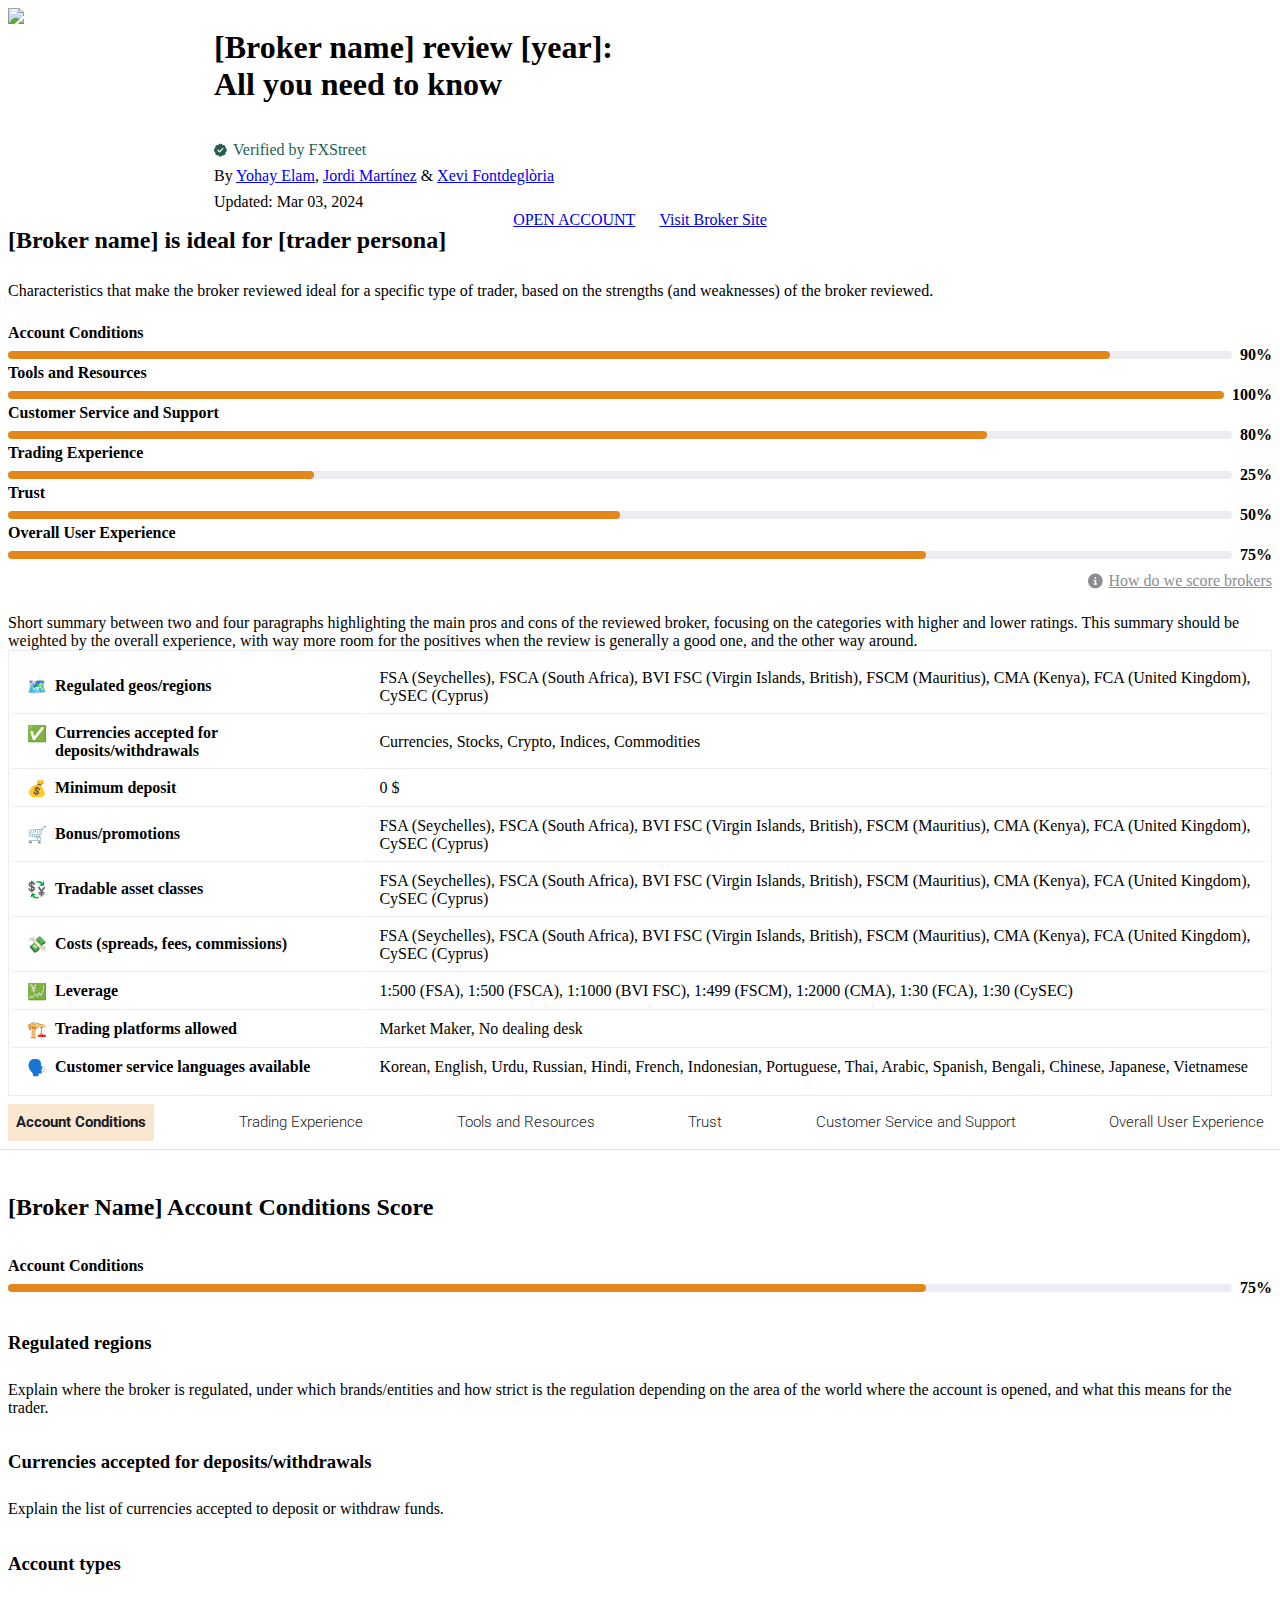
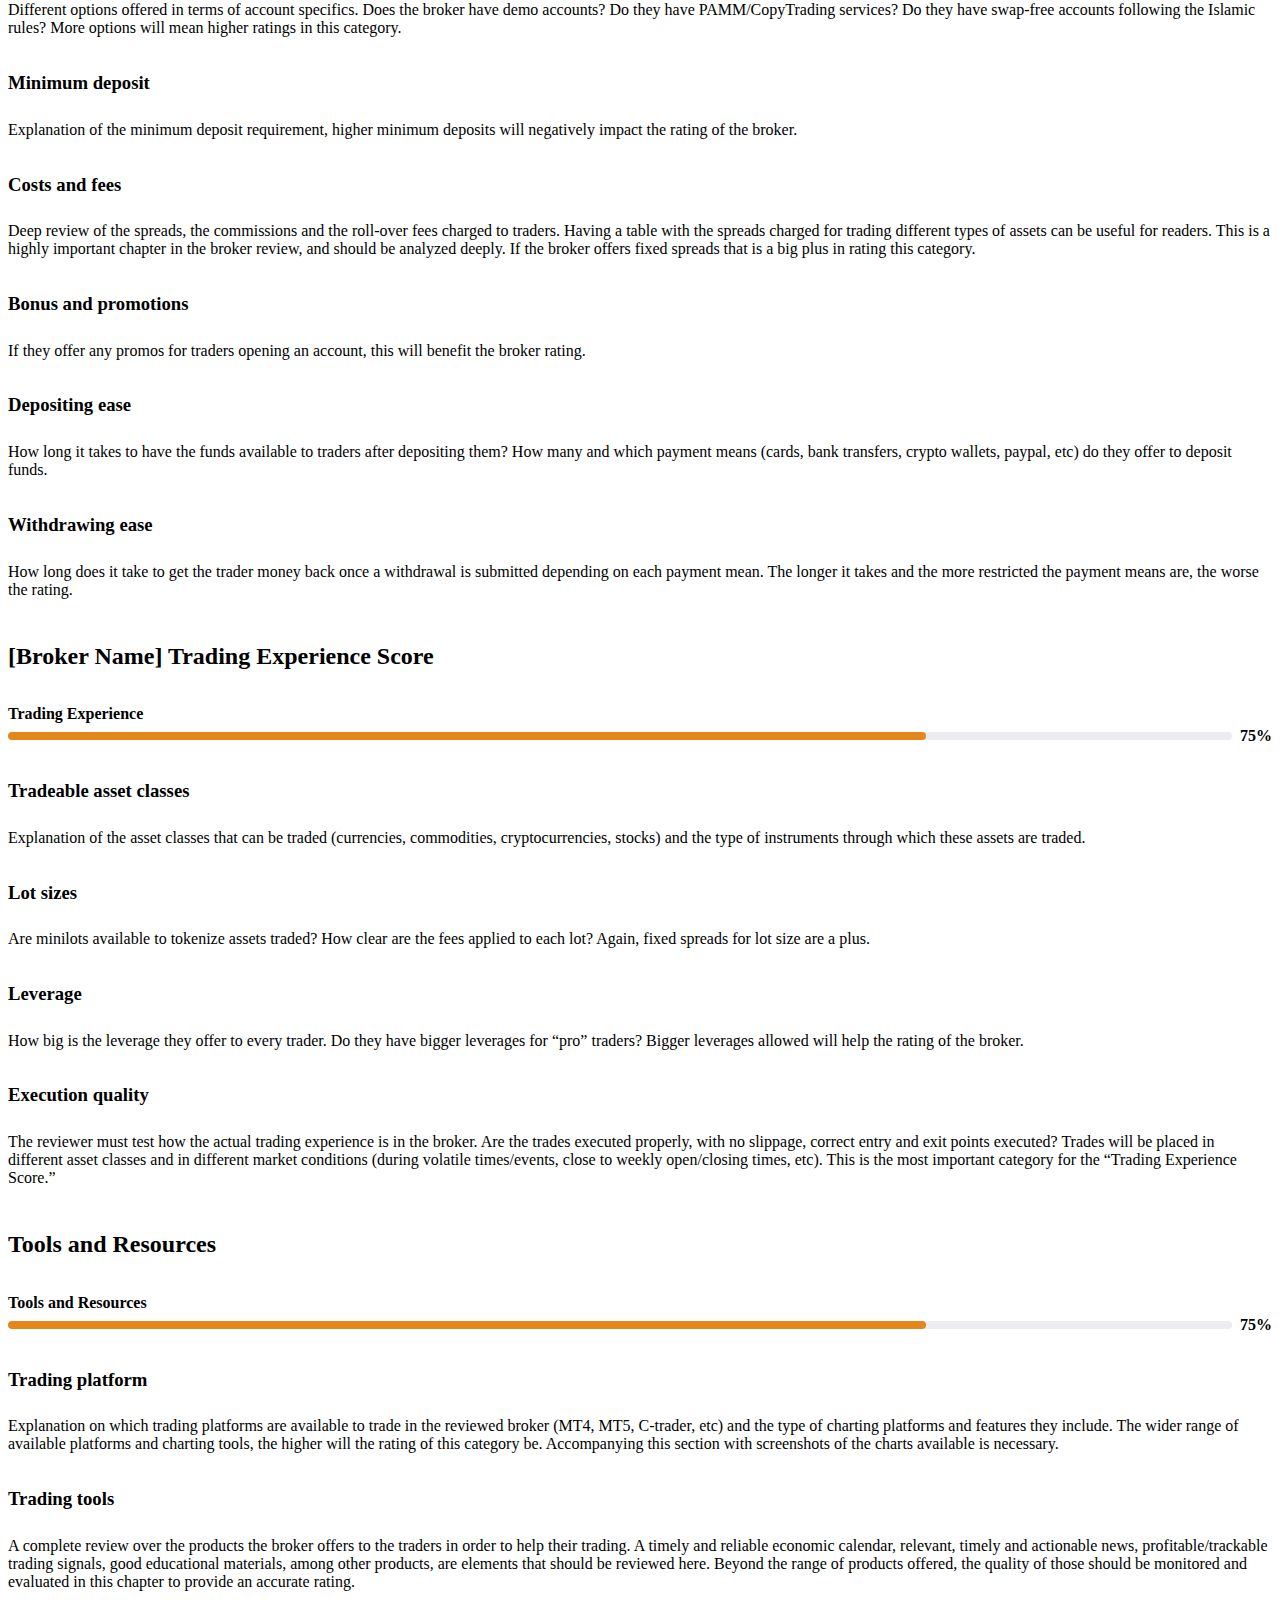
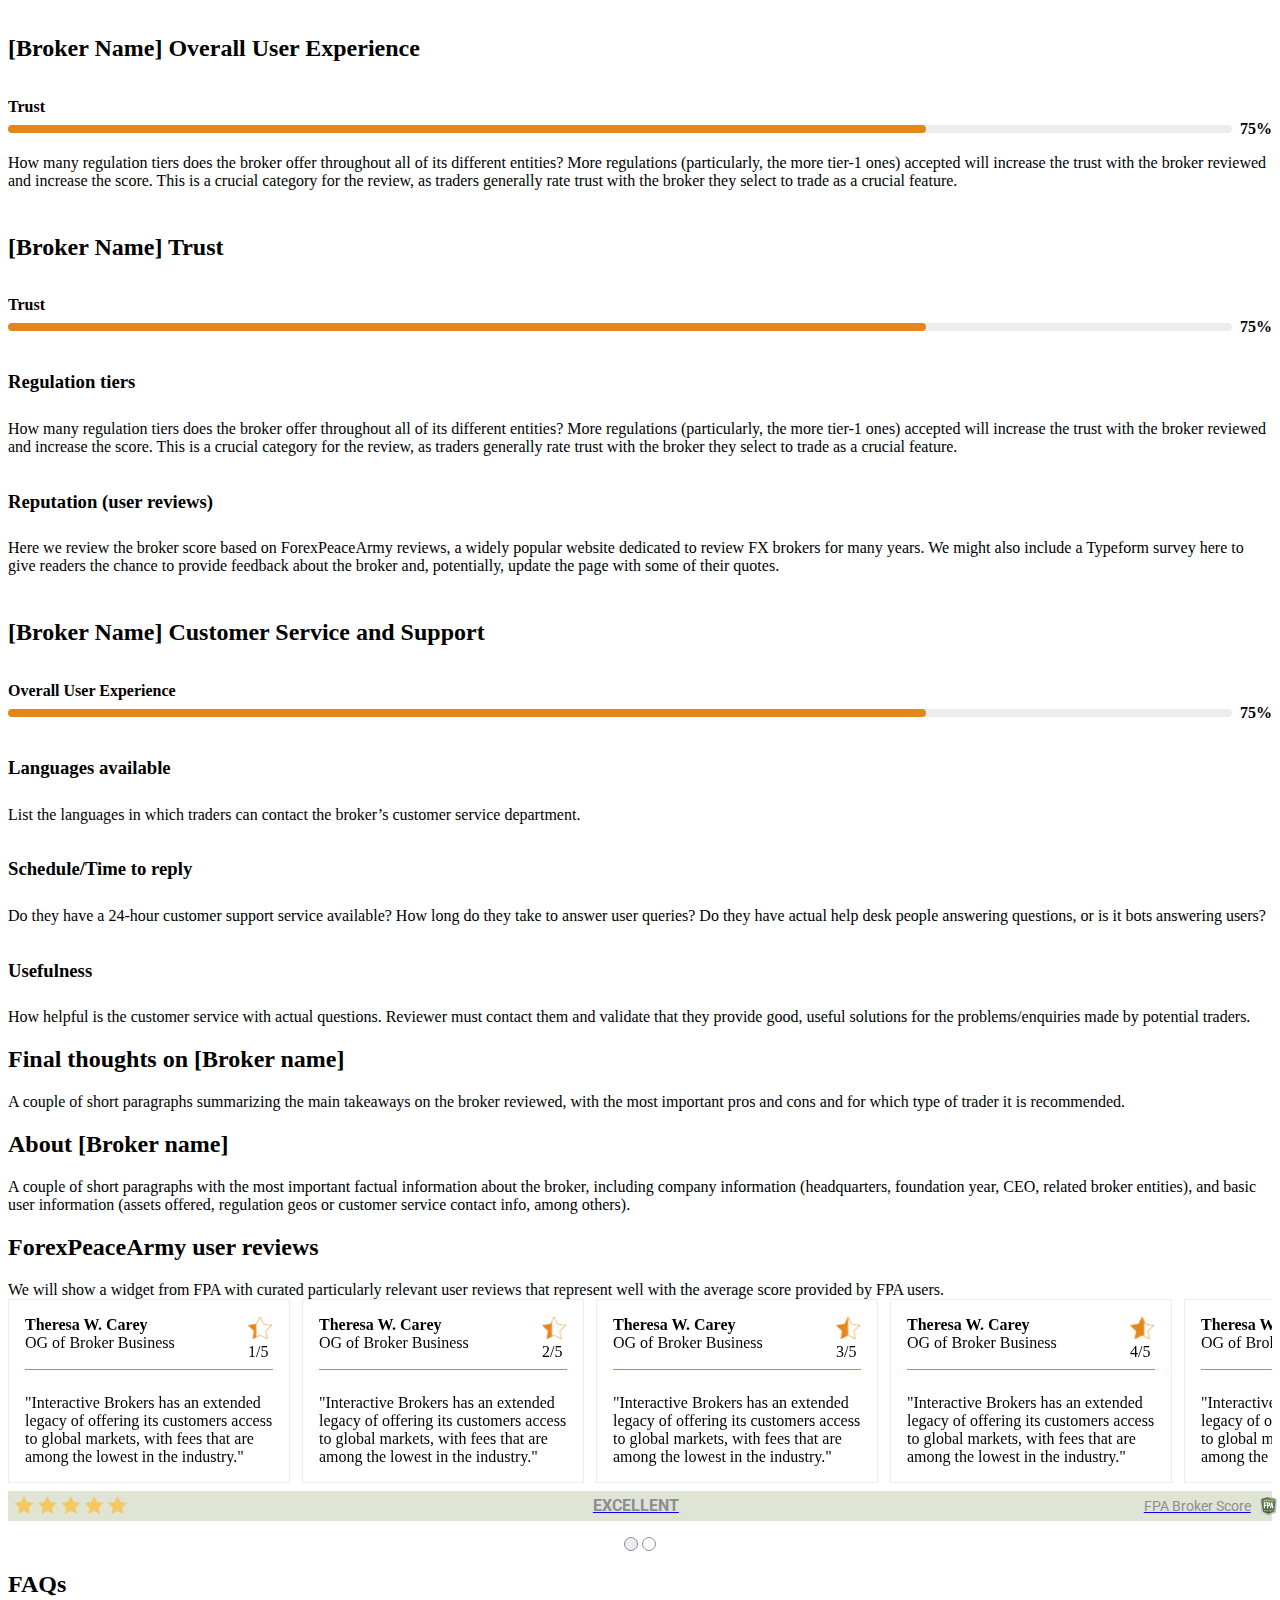
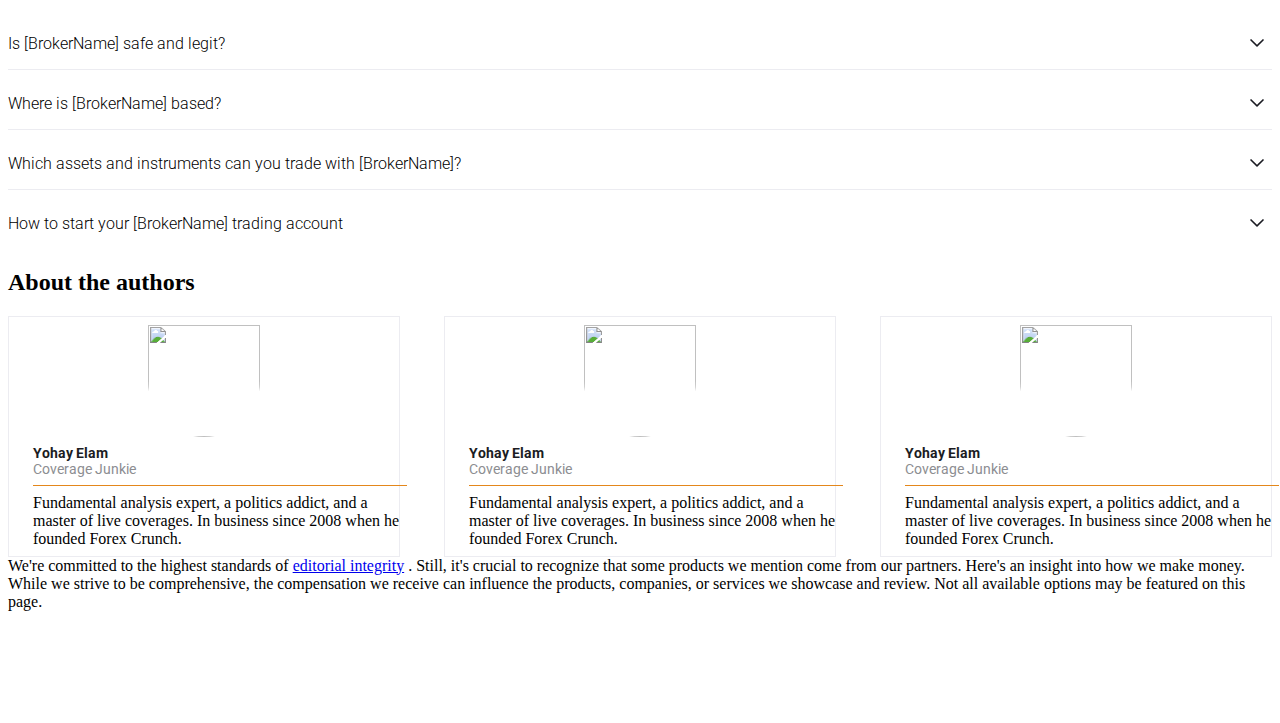
==== index.html @ 41c09033 "first commit" ====
<!DOCTYPE html>
<html lang="en">

<head>
	<meta charset="UTF-8">
	<meta name="viewport" content="width=device-width, initial-scale=1.0">
	<title>Document</title>
	<link rel="icon" type="image/x-icon" href="https://staticcontent.fxstreet.com/website/static-html/favicon.ico">


	<style type="text/css">
		:root,
		:host {
			--fa-font-solid: normal 900 1em/1 "Font Awesome 6 Solid";
			--fa-font-regular: normal 400 1em/1 "Font Awesome 6 Regular";
			--fa-font-light: normal 300 1em/1 "Font Awesome 6 Light";
			--fa-font-thin: normal 100 1em/1 "Font Awesome 6 Thin";
			--fa-font-duotone: normal 900 1em/1 "Font Awesome 6 Duotone";
			--fa-font-sharp-solid: normal 900 1em/1 "Font Awesome 6 Sharp";
			--fa-font-sharp-regular: normal 400 1em/1 "Font Awesome 6 Sharp";
			--fa-font-sharp-light: normal 300 1em/1 "Font Awesome 6 Sharp";
			--fa-font-brands: normal 400 1em/1 "Font Awesome 6 Brands";
		}
	
		svg:not(:root).svg-inline--fa,
		svg:not(:host).svg-inline--fa {
			overflow: visible;
			box-sizing: content-box;
		}
	
		.svg-inline--fa {
			display: var(--fa-display, inline-block);
			height: 1em;
			overflow: visible;
			vertical-align: -0.125em;
		}
	
		.svg-inline--fa.fa-2xs {
			vertical-align: 0.1em;
		}
	
		.svg-inline--fa.fa-xs {
			vertical-align: 0em;
		}
	
		.svg-inline--fa.fa-sm {
			vertical-align: -0.0714285705em;
		}
	
		.svg-inline--fa.fa-lg {
			vertical-align: -0.2em;
		}
	
		.svg-inline--fa.fa-xl {
			vertical-align: -0.25em;
		}
	
		.svg-inline--fa.fa-2xl {
			vertical-align: -0.3125em;
		}
	
		.svg-inline--fa.fa-pull-left {
			margin-right: var(--fa-pull-margin, 0.3em);
			width: auto;
		}
	
		.svg-inline--fa.fa-pull-right {
			margin-left: var(--fa-pull-margin, 0.3em);
			width: auto;
		}
	
		.svg-inline--fa.fa-li {
			width: var(--fa-li-width, 2em);
			top: 0.25em;
		}
	
		.svg-inline--fa.fa-fw {
			width: var(--fa-fw-width, 1.25em);
		}
	
		.fa-layers svg.svg-inline--fa {
			bottom: 0;
			left: 0;
			margin: auto;
			position: absolute;
			right: 0;
			top: 0;
		}
	
		.fa-layers-counter,
		.fa-layers-text {
			display: inline-block;
			position: absolute;
			text-align: center;
		}
	
		.fa-layers {
			display: inline-block;
			height: 1em;
			position: relative;
			text-align: center;
			vertical-align: -0.125em;
			width: 1em;
		}
	
		.fa-layers svg.svg-inline--fa {
			-webkit-transform-origin: center center;
			transform-origin: center center;
		}
	
		.fa-layers-text {
			left: 50%;
			top: 50%;
			-webkit-transform: translate(-50%, -50%);
			transform: translate(-50%, -50%);
			-webkit-transform-origin: center center;
			transform-origin: center center;
		}
	
		.fa-layers-counter {
			background-color: var(--fa-counter-background-color, #ff253a);
			border-radius: var(--fa-counter-border-radius, 1em);
			box-sizing: border-box;
			color: var(--fa-inverse, #fff);
			line-height: var(--fa-counter-line-height, 1);
			max-width: var(--fa-counter-max-width, 5em);
			min-width: var(--fa-counter-min-width, 1.5em);
			overflow: hidden;
			padding: var(--fa-counter-padding, 0.25em 0.5em);
			right: var(--fa-right, 0);
			text-overflow: ellipsis;
			top: var(--fa-top, 0);
			-webkit-transform: scale(var(--fa-counter-scale, 0.25));
			transform: scale(var(--fa-counter-scale, 0.25));
			-webkit-transform-origin: top right;
			transform-origin: top right;
		}
	
		.fa-layers-bottom-right {
			bottom: var(--fa-bottom, 0);
			right: var(--fa-right, 0);
			top: auto;
			-webkit-transform: scale(var(--fa-layers-scale, 0.25));
			transform: scale(var(--fa-layers-scale, 0.25));
			-webkit-transform-origin: bottom right;
			transform-origin: bottom right;
		}
	
		.fa-layers-bottom-left {
			bottom: var(--fa-bottom, 0);
			left: var(--fa-left, 0);
			right: auto;
			top: auto;
			-webkit-transform: scale(var(--fa-layers-scale, 0.25));
			transform: scale(var(--fa-layers-scale, 0.25));
			-webkit-transform-origin: bottom left;
			transform-origin: bottom left;
		}
	
		.fa-layers-top-right {
			top: var(--fa-top, 0);
			right: var(--fa-right, 0);
			-webkit-transform: scale(var(--fa-layers-scale, 0.25));
			transform: scale(var(--fa-layers-scale, 0.25));
			-webkit-transform-origin: top right;
			transform-origin: top right;
		}
	
		.fa-layers-top-left {
			left: var(--fa-left, 0);
			right: auto;
			top: var(--fa-top, 0);
			-webkit-transform: scale(var(--fa-layers-scale, 0.25));
			transform: scale(var(--fa-layers-scale, 0.25));
			-webkit-transform-origin: top left;
			transform-origin: top left;
		}
	
		.fa-1x {
			font-size: 1em;
		}
	
		.fa-2x {
			font-size: 2em;
		}
	
		.fa-3x {
			font-size: 3em;
		}
	
		.fa-4x {
			font-size: 4em;
		}
	
		.fa-5x {
			font-size: 5em;
		}
	
		.fa-6x {
			font-size: 6em;
		}
	
		.fa-7x {
			font-size: 7em;
		}
	
		.fa-8x {
			font-size: 8em;
		}
	
		.fa-9x {
			font-size: 9em;
		}
	
		.fa-10x {
			font-size: 10em;
		}
	
		.fa-2xs {
			font-size: 0.625em;
			line-height: 0.1em;
			vertical-align: 0.225em;
		}
	
		.fa-xs {
			font-size: 0.75em;
			line-height: 0.0833333337em;
			vertical-align: 0.125em;
		}
	
		.fa-sm {
			font-size: 0.875em;
			line-height: 0.0714285718em;
			vertical-align: 0.0535714295em;
		}
	
		.fa-lg {
			font-size: 1.25em;
			line-height: 0.05em;
			vertical-align: -0.075em;
		}
	
		.fa-xl {
			font-size: 1.5em;
			line-height: 0.0416666682em;
			vertical-align: -0.125em;
		}
	
		.fa-2xl {
			font-size: 2em;
			line-height: 0.03125em;
			vertical-align: -0.1875em;
		}
	
		.fa-fw {
			text-align: center;
			width: 1.25em;
		}
	
		.fa-ul {
			list-style-type: none;
			margin-left: var(--fa-li-margin, 2.5em);
			padding-left: 0;
		}
	
		.fa-ul>li {
			position: relative;
		}
	
		.fa-li {
			left: calc(var(--fa-li-width, 2em) * -1);
			position: absolute;
			text-align: center;
			width: var(--fa-li-width, 2em);
			line-height: inherit;
		}
	
		.fa-border {
			border-color: var(--fa-border-color, #eee);
			border-radius: var(--fa-border-radius, 0.1em);
			border-style: var(--fa-border-style, solid);
			border-width: var(--fa-border-width, 0.08em);
			padding: var(--fa-border-padding, 0.2em 0.25em 0.15em);
		}
	
		.fa-pull-left {
			float: left;
			margin-right: var(--fa-pull-margin, 0.3em);
		}
	
		.fa-pull-right {
			float: right;
			margin-left: var(--fa-pull-margin, 0.3em);
		}
	
		.fa-beat {
			-webkit-animation-name: fa-beat;
			animation-name: fa-beat;
			-webkit-animation-delay: var(--fa-animation-delay, 0s);
			animation-delay: var(--fa-animation-delay, 0s);
			-webkit-animation-direction: var(--fa-animation-direction, normal);
			animation-direction: var(--fa-animation-direction, normal);
			-webkit-animation-duration: var(--fa-animation-duration, 1s);
			animation-duration: var(--fa-animation-duration, 1s);
			-webkit-animation-iteration-count: var(--fa-animation-iteration-count, infinite);
			animation-iteration-count: var(--fa-animation-iteration-count, infinite);
			-webkit-animation-timing-function: var(--fa-animation-timing, ease-in-out);
			animation-timing-function: var(--fa-animation-timing, ease-in-out);
		}
	
		.fa-bounce {
			-webkit-animation-name: fa-bounce;
			animation-name: fa-bounce;
			-webkit-animation-delay: var(--fa-animation-delay, 0s);
			animation-delay: var(--fa-animation-delay, 0s);
			-webkit-animation-direction: var(--fa-animation-direction, normal);
			animation-direction: var(--fa-animation-direction, normal);
			-webkit-animation-duration: var(--fa-animation-duration, 1s);
			animation-duration: var(--fa-animation-duration, 1s);
			-webkit-animation-iteration-count: var(--fa-animation-iteration-count, infinite);
			animation-iteration-count: var(--fa-animation-iteration-count, infinite);
			-webkit-animation-timing-function: var(--fa-animation-timing, cubic-bezier(0.28, 0.84, 0.42, 1));
			animation-timing-function: var(--fa-animation-timing, cubic-bezier(0.28, 0.84, 0.42, 1));
		}
	
		.fa-fade {
			-webkit-animation-name: fa-fade;
			animation-name: fa-fade;
			-webkit-animation-delay: var(--fa-animation-delay, 0s);
			animation-delay: var(--fa-animation-delay, 0s);
			-webkit-animation-direction: var(--fa-animation-direction, normal);
			animation-direction: var(--fa-animation-direction, normal);
			-webkit-animation-duration: var(--fa-animation-duration, 1s);
			animation-duration: var(--fa-animation-duration, 1s);
			-webkit-animation-iteration-count: var(--fa-animation-iteration-count, infinite);
			animation-iteration-count: var(--fa-animation-iteration-count, infinite);
			-webkit-animation-timing-function: var(--fa-animation-timing, cubic-bezier(0.4, 0, 0.6, 1));
			animation-timing-function: var(--fa-animation-timing, cubic-bezier(0.4, 0, 0.6, 1));
		}
	
		.fa-beat-fade {
			-webkit-animation-name: fa-beat-fade;
			animation-name: fa-beat-fade;
			-webkit-animation-delay: var(--fa-animation-delay, 0s);
			animation-delay: var(--fa-animation-delay, 0s);
			-webkit-animation-direction: var(--fa-animation-direction, normal);
			animation-direction: var(--fa-animation-direction, normal);
			-webkit-animation-duration: var(--fa-animation-duration, 1s);
			animation-duration: var(--fa-animation-duration, 1s);
			-webkit-animation-iteration-count: var(--fa-animation-iteration-count, infinite);
			animation-iteration-count: var(--fa-animation-iteration-count, infinite);
			-webkit-animation-timing-function: var(--fa-animation-timing, cubic-bezier(0.4, 0, 0.6, 1));
			animation-timing-function: var(--fa-animation-timing, cubic-bezier(0.4, 0, 0.6, 1));
		}
	
		.fa-flip {
			-webkit-animation-name: fa-flip;
			animation-name: fa-flip;
			-webkit-animation-delay: var(--fa-animation-delay, 0s);
			animation-delay: var(--fa-animation-delay, 0s);
			-webkit-animation-direction: var(--fa-animation-direction, normal);
			animation-direction: var(--fa-animation-direction, normal);
			-webkit-animation-duration: var(--fa-animation-duration, 1s);
			animation-duration: var(--fa-animation-duration, 1s);
			-webkit-animation-iteration-count: var(--fa-animation-iteration-count, infinite);
			animation-iteration-count: var(--fa-animation-iteration-count, infinite);
			-webkit-animation-timing-function: var(--fa-animation-timing, ease-in-out);
			animation-timing-function: var(--fa-animation-timing, ease-in-out);
		}
	
		.fa-shake {
			-webkit-animation-name: fa-shake;
			animation-name: fa-shake;
			-webkit-animation-delay: var(--fa-animation-delay, 0s);
			animation-delay: var(--fa-animation-delay, 0s);
			-webkit-animation-direction: var(--fa-animation-direction, normal);
			animation-direction: var(--fa-animation-direction, normal);
			-webkit-animation-duration: var(--fa-animation-duration, 1s);
			animation-duration: var(--fa-animation-duration, 1s);
			-webkit-animation-iteration-count: var(--fa-animation-iteration-count, infinite);
			animation-iteration-count: var(--fa-animation-iteration-count, infinite);
			-webkit-animation-timing-function: var(--fa-animation-timing, linear);
			animation-timing-function: var(--fa-animation-timing, linear);
		}
	
		.fa-spin {
			-webkit-animation-name: fa-spin;
			animation-name: fa-spin;
			-webkit-animation-delay: var(--fa-animation-delay, 0s);
			animation-delay: var(--fa-animation-delay, 0s);
			-webkit-animation-direction: var(--fa-animation-direction, normal);
			animation-direction: var(--fa-animation-direction, normal);
			-webkit-animation-duration: var(--fa-animation-duration, 2s);
			animation-duration: var(--fa-animation-duration, 2s);
			-webkit-animation-iteration-count: var(--fa-animation-iteration-count, infinite);
			animation-iteration-count: var(--fa-animation-iteration-count, infinite);
			-webkit-animation-timing-function: var(--fa-animation-timing, linear);
			animation-timing-function: var(--fa-animation-timing, linear);
		}
	
		.fa-spin-reverse {
			--fa-animation-direction: reverse;
		}
	
		.fa-pulse,
		.fa-spin-pulse {
			-webkit-animation-name: fa-spin;
			animation-name: fa-spin;
			-webkit-animation-direction: var(--fa-animation-direction, normal);
			animation-direction: var(--fa-animation-direction, normal);
			-webkit-animation-duration: var(--fa-animation-duration, 1s);
			animation-duration: var(--fa-animation-duration, 1s);
			-webkit-animation-iteration-count: var(--fa-animation-iteration-count, infinite);
			animation-iteration-count: var(--fa-animation-iteration-count, infinite);
			-webkit-animation-timing-function: var(--fa-animation-timing, steps(8));
			animation-timing-function: var(--fa-animation-timing, steps(8));
		}
	
		@media (prefers-reduced-motion: reduce) {
	
			.fa-beat,
			.fa-bounce,
			.fa-fade,
			.fa-beat-fade,
			.fa-flip,
			.fa-pulse,
			.fa-shake,
			.fa-spin,
			.fa-spin-pulse {
				-webkit-animation-delay: -1ms;
				animation-delay: -1ms;
				-webkit-animation-duration: 1ms;
				animation-duration: 1ms;
				-webkit-animation-iteration-count: 1;
				animation-iteration-count: 1;
				-webkit-transition-delay: 0s;
				transition-delay: 0s;
				-webkit-transition-duration: 0s;
				transition-duration: 0s;
			}
		}
	
		@-webkit-keyframes fa-beat {
	
			0%,
			90% {
				-webkit-transform: scale(1);
				transform: scale(1);
			}
	
			45% {
				-webkit-transform: scale(var(--fa-beat-scale, 1.25));
				transform: scale(var(--fa-beat-scale, 1.25));
			}
		}
	
		@keyframes fa-beat {
	
			0%,
			90% {
				-webkit-transform: scale(1);
				transform: scale(1);
			}
	
			45% {
				-webkit-transform: scale(var(--fa-beat-scale, 1.25));
				transform: scale(var(--fa-beat-scale, 1.25));
			}
		}
	
		@-webkit-keyframes fa-bounce {
			0% {
				-webkit-transform: scale(1, 1) translateY(0);
				transform: scale(1, 1) translateY(0);
			}
	
			10% {
				-webkit-transform: scale(var(--fa-bounce-start-scale-x, 1.1), var(--fa-bounce-start-scale-y, 0.9)) translateY(0);
				transform: scale(var(--fa-bounce-start-scale-x, 1.1), var(--fa-bounce-start-scale-y, 0.9)) translateY(0);
			}
	
			30% {
				-webkit-transform: scale(var(--fa-bounce-jump-scale-x, 0.9), var(--fa-bounce-jump-scale-y, 1.1)) translateY(var(--fa-bounce-height, -0.5em));
				transform: scale(var(--fa-bounce-jump-scale-x, 0.9), var(--fa-bounce-jump-scale-y, 1.1)) translateY(var(--fa-bounce-height, -0.5em));
			}
	
			50% {
				-webkit-transform: scale(var(--fa-bounce-land-scale-x, 1.05), var(--fa-bounce-land-scale-y, 0.95)) translateY(0);
				transform: scale(var(--fa-bounce-land-scale-x, 1.05), var(--fa-bounce-land-scale-y, 0.95)) translateY(0);
			}
	
			57% {
				-webkit-transform: scale(1, 1) translateY(var(--fa-bounce-rebound, -0.125em));
				transform: scale(1, 1) translateY(var(--fa-bounce-rebound, -0.125em));
			}
	
			64% {
				-webkit-transform: scale(1, 1) translateY(0);
				transform: scale(1, 1) translateY(0);
			}
	
			100% {
				-webkit-transform: scale(1, 1) translateY(0);
				transform: scale(1, 1) translateY(0);
			}
		}
	
		@keyframes fa-bounce {
			0% {
				-webkit-transform: scale(1, 1) translateY(0);
				transform: scale(1, 1) translateY(0);
			}
	
			10% {
				-webkit-transform: scale(var(--fa-bounce-start-scale-x, 1.1), var(--fa-bounce-start-scale-y, 0.9)) translateY(0);
				transform: scale(var(--fa-bounce-start-scale-x, 1.1), var(--fa-bounce-start-scale-y, 0.9)) translateY(0);
			}
	
			30% {
				-webkit-transform: scale(var(--fa-bounce-jump-scale-x, 0.9), var(--fa-bounce-jump-scale-y, 1.1)) translateY(var(--fa-bounce-height, -0.5em));
				transform: scale(var(--fa-bounce-jump-scale-x, 0.9), var(--fa-bounce-jump-scale-y, 1.1)) translateY(var(--fa-bounce-height, -0.5em));
			}
	
			50% {
				-webkit-transform: scale(var(--fa-bounce-land-scale-x, 1.05), var(--fa-bounce-land-scale-y, 0.95)) translateY(0);
				transform: scale(var(--fa-bounce-land-scale-x, 1.05), var(--fa-bounce-land-scale-y, 0.95)) translateY(0);
			}
	
			57% {
				-webkit-transform: scale(1, 1) translateY(var(--fa-bounce-rebound, -0.125em));
				transform: scale(1, 1) translateY(var(--fa-bounce-rebound, -0.125em));
			}
	
			64% {
				-webkit-transform: scale(1, 1) translateY(0);
				transform: scale(1, 1) translateY(0);
			}
	
			100% {
				-webkit-transform: scale(1, 1) translateY(0);
				transform: scale(1, 1) translateY(0);
			}
		}
	
		@-webkit-keyframes fa-fade {
			50% {
				opacity: var(--fa-fade-opacity, 0.4);
			}
		}
	
		@keyframes fa-fade {
			50% {
				opacity: var(--fa-fade-opacity, 0.4);
			}
		}
	
		@-webkit-keyframes fa-beat-fade {
	
			0%,
			100% {
				opacity: var(--fa-beat-fade-opacity, 0.4);
				-webkit-transform: scale(1);
				transform: scale(1);
			}
	
			50% {
				opacity: 1;
				-webkit-transform: scale(var(--fa-beat-fade-scale, 1.125));
				transform: scale(var(--fa-beat-fade-scale, 1.125));
			}
		}
	
		@keyframes fa-beat-fade {
	
			0%,
			100% {
				opacity: var(--fa-beat-fade-opacity, 0.4);
				-webkit-transform: scale(1);
				transform: scale(1);
			}
	
			50% {
				opacity: 1;
				-webkit-transform: scale(var(--fa-beat-fade-scale, 1.125));
				transform: scale(var(--fa-beat-fade-scale, 1.125));
			}
		}
	
		@-webkit-keyframes fa-flip {
			50% {
				-webkit-transform: rotate3d(var(--fa-flip-x, 0), var(--fa-flip-y, 1), var(--fa-flip-z, 0), var(--fa-flip-angle, -180deg));
				transform: rotate3d(var(--fa-flip-x, 0), var(--fa-flip-y, 1), var(--fa-flip-z, 0), var(--fa-flip-angle, -180deg));
			}
		}
	
		@keyframes fa-flip {
			50% {
				-webkit-transform: rotate3d(var(--fa-flip-x, 0), var(--fa-flip-y, 1), var(--fa-flip-z, 0), var(--fa-flip-angle, -180deg));
				transform: rotate3d(var(--fa-flip-x, 0), var(--fa-flip-y, 1), var(--fa-flip-z, 0), var(--fa-flip-angle, -180deg));
			}
		}
	
		@-webkit-keyframes fa-shake {
			0% {
				-webkit-transform: rotate(-15deg);
				transform: rotate(-15deg);
			}
	
			4% {
				-webkit-transform: rotate(15deg);
				transform: rotate(15deg);
			}
	
			8%,
			24% {
				-webkit-transform: rotate(-18deg);
				transform: rotate(-18deg);
			}
	
			12%,
			28% {
				-webkit-transform: rotate(18deg);
				transform: rotate(18deg);
			}
	
			16% {
				-webkit-transform: rotate(-22deg);
				transform: rotate(-22deg);
			}
	
			20% {
				-webkit-transform: rotate(22deg);
				transform: rotate(22deg);
			}
	
			32% {
				-webkit-transform: rotate(-12deg);
				transform: rotate(-12deg);
			}
	
			36% {
				-webkit-transform: rotate(12deg);
				transform: rotate(12deg);
			}
	
			40%,
			100% {
				-webkit-transform: rotate(0deg);
				transform: rotate(0deg);
			}
		}
	
		@keyframes fa-shake {
			0% {
				-webkit-transform: rotate(-15deg);
				transform: rotate(-15deg);
			}
	
			4% {
				-webkit-transform: rotate(15deg);
				transform: rotate(15deg);
			}
	
			8%,
			24% {
				-webkit-transform: rotate(-18deg);
				transform: rotate(-18deg);
			}
	
			12%,
			28% {
				-webkit-transform: rotate(18deg);
				transform: rotate(18deg);
			}
	
			16% {
				-webkit-transform: rotate(-22deg);
				transform: rotate(-22deg);
			}
	
			20% {
				-webkit-transform: rotate(22deg);
				transform: rotate(22deg);
			}
	
			32% {
				-webkit-transform: rotate(-12deg);
				transform: rotate(-12deg);
			}
	
			36% {
				-webkit-transform: rotate(12deg);
				transform: rotate(12deg);
			}
	
			40%,
			100% {
				-webkit-transform: rotate(0deg);
				transform: rotate(0deg);
			}
		}
	
		@-webkit-keyframes fa-spin {
			0% {
				-webkit-transform: rotate(0deg);
				transform: rotate(0deg);
			}
	
			100% {
				-webkit-transform: rotate(360deg);
				transform: rotate(360deg);
			}
		}
	
		@keyframes fa-spin {
			0% {
				-webkit-transform: rotate(0deg);
				transform: rotate(0deg);
			}
	
			100% {
				-webkit-transform: rotate(360deg);
				transform: rotate(360deg);
			}
		}
	
		.fa-rotate-90 {
			-webkit-transform: rotate(90deg);
			transform: rotate(90deg);
		}
	
		.fa-rotate-180 {
			-webkit-transform: rotate(180deg);
			transform: rotate(180deg);
		}
	
		.fa-rotate-270 {
			-webkit-transform: rotate(270deg);
			transform: rotate(270deg);
		}
	
		.fa-flip-horizontal {
			-webkit-transform: scale(-1, 1);
			transform: scale(-1, 1);
		}
	
		.fa-flip-vertical {
			-webkit-transform: scale(1, -1);
			transform: scale(1, -1);
		}
	
		.fa-flip-both,
		.fa-flip-horizontal.fa-flip-vertical {
			-webkit-transform: scale(-1, -1);
			transform: scale(-1, -1);
		}
	
		.fa-rotate-by {
			-webkit-transform: rotate(var(--fa-rotate-angle, none));
			transform: rotate(var(--fa-rotate-angle, none));
		}
	
		.fa-stack {
			display: inline-block;
			vertical-align: middle;
			height: 2em;
			position: relative;
			width: 2.5em;
		}
	
		.fa-stack-1x,
		.fa-stack-2x {
			bottom: 0;
			left: 0;
			margin: auto;
			position: absolute;
			right: 0;
			top: 0;
			z-index: var(--fa-stack-z-index, auto);
		}
	
		.svg-inline--fa.fa-stack-1x {
			height: 1em;
			width: 1.25em;
		}
	
		.svg-inline--fa.fa-stack-2x {
			height: 2em;
			width: 2.5em;
		}
	
		.fa-inverse {
			color: var(--fa-inverse, #fff);
		}
	
		.sr-only,
		.fa-sr-only {
			position: absolute;
			width: 1px;
			height: 1px;
			padding: 0;
			margin: -1px;
			overflow: hidden;
			clip: rect(0, 0, 0, 0);
			white-space: nowrap;
			border-width: 0;
		}
	
		.sr-only-focusable:not(:focus),
		.fa-sr-only-focusable:not(:focus) {
			position: absolute;
			width: 1px;
			height: 1px;
			padding: 0;
			margin: -1px;
			overflow: hidden;
			clip: rect(0, 0, 0, 0);
			white-space: nowrap;
			border-width: 0;
		}
	
		.svg-inline--fa .fa-primary {
			fill: var(--fa-primary-color, currentColor);
			opacity: var(--fa-primary-opacity, 1);
		}
	
		.svg-inline--fa .fa-secondary {
			fill: var(--fa-secondary-color, currentColor);
			opacity: var(--fa-secondary-opacity, 0.4);
		}
	
		.svg-inline--fa.fa-swap-opacity .fa-primary {
			opacity: var(--fa-secondary-opacity, 0.4);
		}
	
		.svg-inline--fa.fa-swap-opacity .fa-secondary {
			opacity: var(--fa-primary-opacity, 1);
		}
	
		.svg-inline--fa mask .fa-primary,
		.svg-inline--fa mask .fa-secondary {
			fill: black;
		}
	
		.fad.fa-inverse,
		.fa-duotone.fa-inverse {
			color: var(--fa-inverse, #fff);
		}
	</style>
	<link rel="stylesheet" type="text/css"
		href="https://staticcontent.fxstreet.com/widgets/core/css/core.min.css?t=202405211501">
	<link rel="stylesheet" type="text/css"
		href="https://staticcontent.fxstreet.com/widgets/core/css/core320.min.css?t=202405211501"
		media="(min-width: 320px)">
	<link rel="stylesheet" type="text/css"
		href="https://staticcontent.fxstreet.com/widgets/core/css/core375.min.css?t=202405211501"
		media="(min-width: 375px)">
	<link rel="stylesheet" type="text/css"
		href="https://staticcontent.fxstreet.com/widgets/core/css/core420.min.css?t=202405211501"
		media="(min-width: 420px)">
	<link rel="stylesheet" type="text/css"
		href="https://staticcontent.fxstreet.com/widgets/core/css/core680.min.css?t=202405211501"
		media="(min-width: 680px)">
	<link rel="stylesheet" type="text/css"
		href="https://staticcontent.fxstreet.com/widgets/core/css/core768.min.css?t=202405211501"
		media="(min-width: 768px)">
	<link rel="stylesheet" type="text/css"
		href="https://staticcontent.fxstreet.com/widgets/core/css/core920.min.css?t=202405211501"
		media="(min-width: 920px)">
	<link rel="stylesheet" type="text/css"
		href="https://staticcontent.fxstreet.com/widgets/core/css/core1024.min.css?t=202405211501"
		media="(min-width: 1024px)">
	<link rel="stylesheet" type="text/css"
		href="https://staticcontent.fxstreet.com/widgets/core/css/core1150.min.css?t=202405211501"
		media="(min-width: 1150px)">
	<link rel="stylesheet" type="text/css"
		href="https://staticcontent.fxstreet.com/widgets/core/css/core1280.min.css?t=202405211501"
		media="(min-width: 1280px)">
	<link rel="stylesheet" type="text/css"
		href="https://staticcontent.fxstreet.com/widgets/core/css/core1580.min.css?t=202405211501"
		media="(min-width: 1580px)">
	<link rel="stylesheet"
		href="https://staticcontent.fxstreet.com/website/css/fxs_screen.min.css?staticContentUpdate=202405211501" as="style"
		onload="this.onload=null;this.rel='stylesheet'">
	<link rel="stylesheet" media="(min-width: 320px)"
		href="https://staticcontent.fxstreet.com/website/css/fxs_screen320.min.css?staticContentUpdate=202405211501"
		as="style" onload="this.onload=null;this.rel='stylesheet'">
	<link rel="stylesheet" media="(min-width: 375px)"
		href="https://staticcontent.fxstreet.com/website/css/fxs_screen375.min.css?staticContentUpdate=202405211501"
		as="style" onload="this.onload=null;this.rel='stylesheet'">
	<link rel="stylesheet" media="(min-width: 420px)"
		href="https://staticcontent.fxstreet.com/website/css/fxs_screen420.min.css?staticContentUpdate=202405211501"
		as="style" onload="this.onload=null;this.rel='stylesheet'">
	<link rel="stylesheet" media="(min-width: 680px)"
		href="https://staticcontent.fxstreet.com/website/css/fxs_screen680.min.css?staticContentUpdate=202405211501"
		as="style" onload="this.onload=null;this.rel='stylesheet'">
	<link rel="stylesheet" media="(min-width: 768px)"
		href="https://staticcontent.fxstreet.com/website/css/fxs_screen768.min.css?staticContentUpdate=202405211501"
		as="style" onload="this.onload=null;this.rel='stylesheet'">
	<link rel="stylesheet" media="(min-width: 920px)"
		href="https://staticcontent.fxstreet.com/website/css/fxs_screen920.min.css?staticContentUpdate=202405211501"
		as="style" onload="this.onload=null;this.rel='stylesheet'">
	<link rel="stylesheet" media="(min-width: 1024px)"
		href="https://staticcontent.fxstreet.com/website/css/fxs_screen1024.min.css?staticContentUpdate=202405211501"
		as="style" onload="this.onload=null;this.rel='stylesheet'">
	<link rel="stylesheet" media="(min-width: 1150px)"
		href="https://staticcontent.fxstreet.com/website/css/fxs_screen1150.min.css?staticContentUpdate=202405211501"
		as="style" onload="this.onload=null;this.rel='stylesheet'">
	<link rel="stylesheet" media="(min-width: 1280px)"
		href="https://staticcontent.fxstreet.com/website/css/fxs_screen1280.min.css?staticContentUpdate=202405211501"
		as="style" onload="this.onload=null;this.rel='stylesheet'">
	<link rel="preload" media="(min-width: 1580px)"
		href="https://staticcontent.fxstreet.com/website/css/fxs_screen1580.min.css?staticContentUpdate=202405211501"
		as="style" onload="this.onload=null;this.rel='stylesheet'">
	<link rel="preconnect" href="https://authorization.fxstreet.com" crossorigin="">
	<link href="https://fonts.googleapis.com/css?family=Roboto:300,300i,400,400i,500,500i,700,700i&amp;display=swap"
		rel="stylesheet">
	<link href="https://staticcontent.fxstreet.com/website/css/fxs_screen.min.css?staticContentUpdate=202405211501"
		rel="stylesheet">
	<link media="(min-width: 320px)"
		href="https://staticcontent.fxstreet.com/website/css/fxs_screen320.min.css?staticContentUpdate=202405211501"
		rel="stylesheet">
	<link media="(min-width: 375px)"
		href="https://staticcontent.fxstreet.com/website/css/fxs_screen375.min.css?staticContentUpdate=202405211501"
		rel="stylesheet">
	<link media="(min-width: 420px)"
		href="https://staticcontent.fxstreet.com/website/css/fxs_screen420.min.css?staticContentUpdate=202405211501"
		rel="stylesheet">
	<link media="(min-width: 680px)"
		href="https://staticcontent.fxstreet.com/website/css/fxs_screen680.min.css?staticContentUpdate=202405211501"
		rel="stylesheet">
	<link media="(min-width: 768px)"
		href="https://staticcontent.fxstreet.com/website/css/fxs_screen768.min.css?staticContentUpdate=202405211501"
		rel="stylesheet">
	<link media="(min-width: 920px)"
		href="https://staticcontent.fxstreet.com/website/css/fxs_screen920.min.css?staticContentUpdate=202405211501"
		rel="stylesheet">
	<link media="(min-width: 1024px)"
		href="https://staticcontent.fxstreet.com/website/css/fxs_screen1024.min.css?staticContentUpdate=202405211501"
		rel="stylesheet">
	<link media="(min-width: 1150px)"
		href="https://staticcontent.fxstreet.com/website/css/fxs_screen1150.min.css?staticContentUpdate=202405211501"
		rel="stylesheet">
	<link media="(min-width: 1280px)"
		href="https://staticcontent.fxstreet.com/website/css/fxs_screen1280.min.css?staticContentUpdate=202405211501"
		rel="stylesheet">
	<link media="(min-width: 1580px)"
		href="https://staticcontent.fxstreet.com/website/css/fxs_screen1580.min.css?staticContentUpdate=202405211501"
		rel="stylesheet"> <!--Non critical CSS-->
	<link href="https://staticcontent.fxstreet.com/website/css/fontawesome/css/all.min.css" rel="stylesheet" as="style"
		onload="this.onload=null;this.rel='stylesheet'">
	<link href="https://staticcontent.fxstreet.com/website/css/fxs_non_critical.min.css?staticContentUpdate=202405211501"
		rel="stylesheet" as="style" onload="this.onload=null;this.rel='stylesheet'">
	<link media="(min-width: 320px)"
		href="https://staticcontent.fxstreet.com/website/css/fxs_non_critical320.min.css?staticContentUpdate=202405211501"
		rel="stylesheet" as="style" onload="this.onload=null;this.rel='stylesheet'">
	<link media="(min-width: 375px)"
		href="https://staticcontent.fxstreet.com/website/css/fxs_non_critical375.min.css?staticContentUpdate=202405211501"
		rel="stylesheet" as="style" onload="this.onload=null;this.rel='stylesheet'">
	<link media="(min-width: 420px)"
		href="https://staticcontent.fxstreet.com/website/css/fxs_non_critical420.min.css?staticContentUpdate=202405211501"
		rel="stylesheet" as="style" onload="this.onload=null;this.rel='stylesheet'">
	<link media="(min-width: 680px)"
		href="https://staticcontent.fxstreet.com/website/css/fxs_non_critical680.min.css?staticContentUpdate=202405211501"
		rel="stylesheet" as="style" onload="this.onload=null;this.rel='stylesheet'">
	<link media="(min-width: 768px)"
		href="https://staticcontent.fxstreet.com/website/css/fxs_non_critical768.min.css?staticContentUpdate=202405211501"
		rel="stylesheet" as="style" onload="this.onload=null;this.rel='stylesheet'">
	<link media="(min-width: 920px)"
		href="https://staticcontent.fxstreet.com/website/css/fxs_non_critical920.min.css?staticContentUpdate=202405211501"
		rel="stylesheet" as="style" onload="this.onload=null;this.rel='stylesheet'">
	<link media="(min-width: 1024px)"
		href="https://staticcontent.fxstreet.com/website/css/fxs_non_critical1024.min.css?staticContentUpdate=202405211501"
		rel="stylesheet" as="style" onload="this.onload=null;this.rel='stylesheet'">
	<link media="(min-width: 1150px)"
		href="https://staticcontent.fxstreet.com/website/css/fxs_non_critical1150.min.css?staticContentUpdate=202405211501"
		rel="stylesheet" as="style" onload="this.onload=null;this.rel='stylesheet'">
	<link media="(min-width: 1280px)"
		href="https://staticcontent.fxstreet.com/website/css/fxs_non_critical1280.min.css?staticContentUpdate=202405211501"
		rel="stylesheet" as="style" onload="this.onload=null;this.rel='stylesheet'">
	<link media="(min-width: 1580px)"
		href="https://staticcontent.fxstreet.com/website/css/fxs_non_critical1580.min.css?staticContentUpdate=202405211501"
		rel="preload" as="style" onload="this.onload=null;this.rel='stylesheet'">
	<noscript>
		<link href="https://staticcontent.fxstreet.com/website/css/fontawesome/css/all.min.css" rel="stylesheet" />
		<link
			href="https://staticcontent.fxstreet.com/website/css/fxs_non_critical.min.css?staticContentUpdate=202405211501"
			rel="stylesheet" />
		<link media="(min-width: 320px)"
			href="https://staticcontent.fxstreet.com/website/css/fxs_non_critical320.min.css?staticContentUpdate=202405211501"
			rel="stylesheet" />
		<link media="(min-width: 375px)"
			href="https://staticcontent.fxstreet.com/website/css/fxs_non_critical375.min.css?staticContentUpdate=202405211501"
			rel="stylesheet" />
		<link media="(min-width: 420px)"
			href="https://staticcontent.fxstreet.com/website/css/fxs_non_critical420.min.css?staticContentUpdate=202405211501"
			rel="stylesheet" />
		<link media="(min-width: 680px)"
			href="https://staticcontent.fxstreet.com/website/css/fxs_non_critical680.min.css?staticContentUpdate=202405211501"
			rel="stylesheet" />
		<link media="(min-width: 768px)"
			href="https://staticcontent.fxstreet.com/website/css/fxs_non_critical768.min.css?staticContentUpdate=202405211501"
			rel="stylesheet" />
		<link media="(min-width: 920px)"
			href="https://staticcontent.fxstreet.com/website/css/fxs_non_critical920.min.css?staticContentUpdate=202405211501"
			rel="stylesheet" />
		<link media="(min-width: 1024px)"
			href="https://staticcontent.fxstreet.com/website/css/fxs_non_critical1024.min.css?staticContentUpdate=202405211501"
			rel="stylesheet" />
		<link media="(min-width: 1150px)"
			href="https://staticcontent.fxstreet.com/website/css/fxs_non_critical1150.min.css?staticContentUpdate=202405211501"
			rel="stylesheet" />
		<link media="(min-width: 1280px)"
			href="https://staticcontent.fxstreet.com/website/css/fxs_non_critical1280.min.css?staticContentUpdate=202405211501"
			rel="stylesheet" />
		<link media="(min-width: 1580px)"
			href="https://staticcontent.fxstreet.com/website/css/fxs_non_critical1580.min.css?staticContentUpdate=202405211501"
			rel="stylesheet" />
	</noscript>
	<style type="text/css">
		.sfMvcIcn {
			position: relative;
		}
	
		.sfMvcIcn:after {
			content: "MVC";
			display: block;
			position: absolute;
			padding: 2px 3px;
			left: 26px;
			bottom: 4px;
			background: #105CB6;
			color: #fff;
			font-size: 8px;
		}
	
		a.sfAddContentLnk.sfMvcIcn:after {
			bottom: 24px;
			left: calc(50% - 2px);
		}
	</style>
	<style type="text/css" media="all">
		.fxs_content p {
			display: flex;
			align-items: center;
			gap: 4px;
		}
	
		.fxs_color_255F53 {
			color: #255F53;
		}
	
		.fxs_broker_review_header {
			display: flex;
			flex-direction: column;
			gap: 16px;
		}
	
		.fxs_broker_review_header_img {
			width: 100%;
		}
	
		.fxs_broker_review_header_first {
			display: flex;
			flex-direction: column;
			gap: 16px;
		}
	
		.fxs_broker_review_header_info {
			display: flex;
			flex-direction: column;
			gap: 8px;
		}
	
		@media(min-width:680px) {
			.fxs_broker_review_header {
				flex-direction: row;
			}
	
			.fxs_broker_review_header_img {
				width: 190px;
			}
		}
	</style>
	<style type="text/css" media="all">
		.fxs_progressBar_wrapper {
			display: flex;
			flex-direction: column;
			gap: 4px;
		}
	
		.fxs_content p.fxs_progressBar_wrapper_inner {
			gap: 8px;
		}
	
		.fxs_progressBar_outer {
			display: flex;
			height: 8px;
			flex: 1 1;
			background-color: #ECECF1;
			border-radius: 4px;
		}
	
		.fxs_progressBar_inner {
			background-color: #E4871B;
			height: 8px;
			border-radius: 4px;
	
		}
	</style>
	<style type="text/css" media="all">
		.fxs_full_review {
			position: relative;
			display: flex;
			flex-direction: column;
			gap: 24px;
		}
	
		.fxs_full_review_menu_wrapper {
			position: sticky;
			top: 73px;
			display: flex;
			gap: 8px;
			align-items: center;
			padding: 8px 0;
			margin: 0 -16px;
			background: #fff;
			border-bottom: 1px solid #DDDEDF;
		}
	
		@media(min-width: 680px) {
			.fxs_full_review_menu_wrapper {
				margin: 0 -24px;
			}
		}
	
		@media(min-width: 768px) {
			.fxs_full_review_menu_wrapper {
				top: 43px;
			}
		}
	
		.fxs_full_review_menu_left_chevron,
		.fxs_full_review_menu_right_chevron {
			flex: 0 0 26px;
		}
	
		.fxs_full_review_menu {
			flex: 1 1;
			overflow: auto;
			display: flex;
			gap: 16px;
			-ms-overflow-style: none;
			scrollbar-width: none;
		}
	
		.fxs_full_review_menu::-webkit-scrollbar {
			display: none;
		}
	
		.fxs_full_review_menu_button {
			border-radius: 8px;
			border: none;
			padding: 8px;
			color: #1b1c23;
			text-align: center;
			font-family: Roboto;
			font-size: 16px;
			font-style: normal;
			font-weight: 300;
			line-height: 21.6px;
			white-space: nowrap;
			background-color: white;
		}
	
		.fxs_full_review_menu_button:hover {
			background: #ececf1;
		}
	
		.fxs_full_review_menu_button:active,
		.fxs_full_review_menu_button.active {
			background: #fae7d1;
			font-weight: 700;
		}
	
		.fxs_full_review_item {
			display: flex;
			flex-direction: column;
			gap: 16px;
		}
	
		.fxs_full_review_subitem {
			display: flex;
			flex-direction: column;
			gap: 8px;
		}
	</style>

	<link rel="stylesheet" href="style.css">

	<script src="index.js"></script>
</head>

<body>
	<!-- HEADER -->
	<header class="fxs_bgHeader bottom"></header>

	<!-- LANDING -->
	<div class="fxs_wrapper fxs_content_wide">
		<div fxs_section="" id="fxs_home" class="fxs_detail">

			<!-- HEADER -->
			<header class="fxs_broker_review_header fxs_marginBase_bottom_big">
				<!-- Broker logo -->
				<picture class="fxs_broker_review_header_img">
					<source srcset="https://editorial.fxstreet.com/brokers/Moneta.2023_Gran.png" media="(min-width: 680px)" />
					<img src="https://editorial.fxstreet.com/brokers/Moneta.2023_Gran_Footer.png" />
				</picture>

				<!-- Article title -->
				<div class="fxs_broker_review_header_first">
					<h1 class="fxs_headline_large">
						[Broker name] review [year]:
						<br />
						All you need to know
					</h1>
					<div class="fxs_broker_review_header_info">
						<p class="fxs_broker_review_header_badge">
							<svg width="13" height="14" viewBox="0 0 13 14" fill="none" xmlns="http://www.w3.org/2000/svg">
								<path d="M6.4 0.8C7.3 0.8 8.1 1.325 8.5 2.1C9.325 1.825 10.275 2.025 10.925 2.675C11.575 3.325 11.775 4.275 11.5 5.1C12.275 5.5 12.8 6.3 12.8 7.2C12.8 8.125 12.275 8.925 11.5 9.325C11.775 10.15 11.575 11.075 10.925 11.725C10.275 12.375 9.325 12.575 8.5 12.325C8.1 13.1 7.3 13.6 6.4 13.6C5.475 13.6 4.675 13.1 4.275 12.325C3.45 12.575 2.525 12.375 1.875 11.725C1.225 11.075 1.025 10.15 1.275 9.325C0.5 8.925 0 8.125 0 7.2C0 6.3 0.5 5.5 1.275 5.1C1.025 4.275 1.225 3.325 1.875 2.675C2.525 2.025 3.45 1.825 4.275 2.1C4.675 1.325 5.475 0.8 6.4 0.8ZM9.225 6.025C9.45 5.8 9.45 5.425 9.225 5.2C8.975 4.95 8.6 4.95 8.375 5.2L5.6 7.975L4.425 6.8C4.175 6.55 3.8 6.55 3.575 6.8C3.325 7.025 3.325 7.4 3.575 7.625L5.175 9.225C5.4 9.475 5.775 9.475 6.025 9.225L9.225 6.025Z" fill="#255F53" />
							</svg>
							<span class="fxs_txt_size_small fxs_color_255F53 fxs_txt_weight_700">Verified by FXStreet</span>
						</p>
						<p class="fxs_entryPlain_txt_small">
							By
							<a href="#" data-ga4event-clk-name="broker_review_click" data-ga4event-element="author" data-ga4event-author="Tohay Elam">Yohay Elam</a>,
							<a href="#" data-ga4event-clk-name="broker_review_click" data-ga4event-element="author" data-ga4event-author="Jordi Martínez">Jordi Martínez</a> &
							<a href="#" data-ga4event-clk-name="broker_review_click" data-ga4event-element="author" data-ga4event-author="Xevi Fontdeglòria">Xevi Fontdeglòria</a>
						</p>
						<p class="fxs_entryPlain_txt_small">Updated: Mar 03, 2024</p>
					</div>
				</div>
			</header>

			<!-- BUTTONS BANNER -->
			<section class="fxs_fixed_link_buttons_wrappper fxs_marginBase_bottom_big">
				<a class="fxs_btn fxs_btn_cta" href="openaccounturl" data-ga4event-clk-name="broker_review_click" data-ga4event-element="open_account">OPEN ACCOUNT</a>
				<a href="visitbrokersiteurl" data-ga4event-clk-name="broker_review_click" data-ga4event-element="visit_broker_site">Visit Broker Site</a>
			</section>
			<section class="fxs_fixed_link_buttons_wrappper hidden" id="fxs_fixed_link_buttons">
				<a class="fxs_btn fxs_btn_cta" href="openaccounturl" data-ga4event-clk-name="broker_review_click" data-ga4event-element="open_account">OPEN ACCOUNT</a>
				<a href="visitbrokersiteurl" data-ga4event-clk-name="broker_review_click" data-ga4event-element="visit_broker_site">Visit Broker Site</a>
			</section>

			<!-- COMPANY SKILLS -->
			<section class="fxs_broker_review_ideal">
				<!-- Header -->
				<h2 class="fxs_headline_medium">[Broker name] is ideal for [trader persona]</h2>
				<p class="fxs_entryPlain_txt fxs_marginBase_bottom">Characteristics that make the broker reviewed ideal for a specific type of trader, based on the strengths (and weaknesses) of the broker reviewed.</p>

				<!-- Scores -->
				<div>
					<!-- First row -->
					<div class="fxs_row">
						<div class="fxs_col fxs_col_33">
							<div id="Content_ctl00_C006_Col00" class="sf_colsIn">
								<div class="fxs_progressBar_wrapper fxs_paddingHalf_horizontal">
									<p class="fxs_headline_small"><strong>Account Conditions</strong></p>
									<p class="fxs_progressBar_wrapper_inner">
										<span class="fxs_progressBar_outer">
											<span class="fxs_progressBar_inner" style="flex: 0 0 90%"></span>
										</span>
										<strong class="fxs_progressBar_value">90%</strong>
									</p>
								</div>
								<div class="fxs_clearfix fxs_marginBase_top"></div>
							</div>
						</div>
						<div class="fxs_col fxs_col_33">
							<div id="Content_ctl00_C006_Col01" class="sf_colsIn">
								<div class="fxs_progressBar_wrapper fxs_paddingHalf_horizontal">
									<p class="fxs_headline_small"><strong>Tools and Resources</strong></p>
									<p class="fxs_progressBar_wrapper_inner">
										<span class="fxs_progressBar_outer">
											<span class="fxs_progressBar_inner" style="flex: 0 0 100%"></span>
										</span>
										<strong class="fxs_progressBar_value">100%</strong>
									</p>
								</div>
								<div class="fxs_clearfix fxs_marginBase_top"></div>
							</div>
						</div>
						<div class="fxs_col fxs_col_33">
							<div id="Content_ctl00_C006_Col02" class="sf_colsIn">
								<div class="fxs_progressBar_wrapper fxs_paddingHalf_horizontal">
									<p class="fxs_headline_small"><strong>Customer Service and Support</strong></p>
									<p class="fxs_progressBar_wrapper_inner">
										<span class="fxs_progressBar_outer">
											<span class="fxs_progressBar_inner" style="flex: 0 0 80%"></span>
										</span>
										<strong class="fxs_progressBar_value">80%</strong>
									</p>
								</div>
								<div class="fxs_clearfix fxs_marginBase_top"></div>
							</div>
						</div>
					</div>

					<!-- Second row -->
					<div class="fxs_row">
						<div class="fxs_col fxs_col_33">
							<div id="Content_ctl00_C006_Col00" class="sf_colsIn">
								<div class="fxs_progressBar_wrapper fxs_paddingHalf_horizontal">
									<p class="fxs_headline_small"><strong>Trading Experience</strong></p>
									<p class="fxs_progressBar_wrapper_inner">
										<span class="fxs_progressBar_outer">
											<span class="fxs_progressBar_inner" style="flex: 0 0 25%"></span>
										</span>
										<strong class="fxs_progressBar_value">25%</strong>
									</p>
								</div>
								<div class="fxs_clearfix fxs_marginBase_top"></div>
							</div>
						</div>
						<div class="fxs_col fxs_col_33">
							<div id="Content_ctl00_C006_Col01" class="sf_colsIn">
								<div class="fxs_progressBar_wrapper fxs_paddingHalf_horizontal">
									<p class="fxs_headline_small"><strong>Trust</strong></p>
									<p class="fxs_progressBar_wrapper_inner">
										<span class="fxs_progressBar_outer">
											<span class="fxs_progressBar_inner" style="flex: 0 0 50%"></span>
										</span>
										<strong class="fxs_progressBar_value">50%</strong>
									</p>
								</div>
								<div class="fxs_clearfix fxs_marginBase_top"></div>
							</div>
						</div>
						<div class="fxs_col fxs_col_33">
							<div id="Content_ctl00_C006_Col02" class="sf_colsIn">
								<div class="fxs_progressBar_wrapper fxs_paddingHalf_horizontal">
									<p class="fxs_headline_small"><strong>Overall User Experience</strong></p>
									<p class="fxs_progressBar_wrapper_inner">
										<span class="fxs_progressBar_outer">
											<span class="fxs_progressBar_inner" style="flex: 0 0 75%"></span>
										</span>
										<strong class="fxs_progressBar_value">75%</strong>
									</p>
								</div>
								<div class="fxs_clearfix fxs_marginBase_top"></div>
							</div>
						</div>
					</div>
				</div>

				<!-- Score link -->
				<a href="#" class="fxs_broker_link" data-ga4event-clk-name="broker_review_click" data-ga4event-element="howdowerate">
					<svg width="17" height="16" viewBox="0 0 17 16" fill="none" xmlns="http://www.w3.org/2000/svg">
						<path d="M8.36 15.34C5.715 15.34 3.3 13.96 1.9775 11.66C0.655 9.38875 0.655 6.6 1.9775 4.3C3.3 2.02875 5.715 0.62 8.36 0.62C10.9763 0.62 13.3913 2.02875 14.7138 4.3C16.0363 6.6 16.0363 9.38875 14.7138 11.66C13.3913 13.96 10.9763 15.34 8.36 15.34ZM7.21 10.28C6.8075 10.28 6.52 10.5962 6.52 10.97C6.52 11.3725 6.8075 11.66 7.21 11.66H9.51C9.88375 11.66 10.2 11.3725 10.2 10.97C10.2 10.5962 9.88375 10.28 9.51 10.28H9.28V7.75C9.28 7.37625 8.96375 7.06 8.59 7.06H7.21C6.8075 7.06 6.52 7.37625 6.52 7.75C6.52 8.1525 6.8075 8.44 7.21 8.44H7.9V10.28H7.21ZM8.36 4.3C7.8425 4.3 7.44 4.73125 7.44 5.22C7.44 5.7375 7.8425 6.14 8.36 6.14C8.84875 6.14 9.28 5.7375 9.28 5.22C9.28 4.73125 8.84875 4.3 8.36 4.3Z" fill="#8C8D91" />
					</svg>
					<p class="fxs_txt_size_small">How do we score brokers</p>
				</a>

				<!-- Score summary -->
				<p class="fxs_entryPlain_txt">Short summary between two and four paragraphs highlighting the main pros and cons of the reviewed broker, focusing on the categories with higher and lower ratings. This summary should be weighted by the overall experience, with way more room for the positives when the review is generally a good one, and the other way around.</p>
			</section>

			<!-- TABLE -->
			<section class="fxs_marginBase_top_big fxs_marginBase_bottom_big">
				<table class="fxs_broker_review_features">
					<tbody>
						<tr>
							<td>
								<span class="inner">
									🗺️
									<strong class="fxs_entryPlain_txt fxs_txt_weight_500">
										Regulated geos/regions
									</strong>
								</span>
							</td>
							<td>
								<p class="fxs_entryPlain_txt">
									FSA (Seychelles), FSCA (South Africa), BVI FSC (Virgin Islands, British), FSCM
									(Mauritius), CMA
									(Kenya), FCA (United Kingdom), CySEC (Cyprus)
								</p>
							</td>
						</tr>
						<tr>
							<td>
								<span class="inner">
									✅
									<strong class="fxs_entryPlain_txt fxs_txt_weight_500">
										Currencies accepted for deposits/withdrawals
									</strong>
								</span>
							</td>
							<td>
								<p class="fxs_entryPlain_txt">
									Currencies, Stocks, Crypto, Indices, Commodities
								</p>
							</td>
						</tr>
						<tr>
							<td>
								<span class="inner">
									💰
									<strong class="fxs_entryPlain_txt fxs_txt_weight_500">
										Minimum deposit
									</strong>
								</span>
							</td>
							<td>
								<p class="fxs_entryPlain_txt">
									0 $
								</p>
							</td>
						</tr>
						<tr>
							<td>
								<span class="inner">
									🛒
									<strong class="fxs_entryPlain_txt fxs_txt_weight_500">
										Bonus/promotions
									</strong>
								</span>
							</td>
							<td>
								<p class="fxs_entryPlain_txt">
									FSA (Seychelles), FSCA (South Africa), BVI FSC (Virgin Islands, British), FSCM
									(Mauritius), CMA
									(Kenya), FCA (United Kingdom), CySEC (Cyprus)
								</p>
							</td>
						</tr>
						<tr>
							<td>
								<span class="inner">
									💱
									<strong class="fxs_entryPlain_txt fxs_txt_weight_500">
										Tradable asset classes
									</strong>
								</span>
							</td>
							<td>
								<p class="fxs_entryPlain_txt">
									FSA (Seychelles), FSCA (South Africa), BVI FSC (Virgin Islands, British), FSCM
									(Mauritius), CMA
									(Kenya), FCA (United Kingdom), CySEC (Cyprus)
								</p>
							</td>
						</tr>
						<tr>
							<td>
								<span class="inner">
									💸
									<strong class="fxs_entryPlain_txt fxs_txt_weight_500">
										Costs (spreads, fees, commissions)
									</strong>
								</span>
							</td>
							<td>
								<p class="fxs_entryPlain_txt">
									FSA (Seychelles), FSCA (South Africa), BVI FSC (Virgin Islands, British), FSCM
									(Mauritius), CMA
									(Kenya), FCA (United Kingdom), CySEC (Cyprus)
								</p>
							</td>
						</tr>
						<tr>
							<td>
								<span class="inner">
									💹
									<strong class="fxs_entryPlain_txt fxs_txt_weight_500">
										Leverage
									</strong>

								</span>
							</td>
							<td>
								<p class="fxs_entryPlain_txt">
									1:500 (FSA), 1:500 (FSCA), 1:1000 (BVI FSC), 1:499 (FSCM), 1:2000 (CMA), 1:30 (FCA),
									1:30 (CySEC)
								</p>
							</td>
						</tr>
						<tr>
							<td>
								<span class="inner">
									🏗️
									<strong class="fxs_entryPlain_txt fxs_txt_weight_500">
										Trading platforms allowed
									</strong>
								</span>
							</td>
							<td>
								<p class="fxs_entryPlain_txt">
									Market Maker, No dealing desk
								</p>
							</td>
						</tr>
						<tr>
							<td>
								<span class="inner">
									🗣️
									<strong class="fxs_entryPlain_txt fxs_txt_weight_500"> Customer service languages available </strong>
								</span>
							</td>
							<td>
								<p class="fxs_entryPlain_txt">
									Korean, English, Urdu, Russian, Hindi, French, Indonesian, Portuguese, Thai, Arabic, Spanish, Bengali, Chinese, Japanese, Vietnamese
								</p>
							</td>
						</tr>
					</tbody>
				</table>
			</section>

			<!-- REVIEW -->
			<div class="fxs_full_review">
				<!-- Menu -->
				<div class="fxs_full_review_menu_wrapper">
					<button class="fxs_full_review_menu_left_chevron">
						<svg width="26" height="28" viewBox="0 0 26 28" fill="none">
							<path d="M26 14.25C26 18.9219 23.5117 23.1875 19.5 25.5234C15.4375 27.8594 10.5117 27.8594 6.5 25.5234C2.4375 23.1875 0 18.9219 0 14.25C0 9.62891 2.4375 5.36328 6.5 3.02734C10.5117 0.691406 15.4375 0.691406 19.5 3.02734C23.5117 5.36328 26 9.62891 26 14.25ZM13.7617 8.10547L8.48047 13.4375C7.97266 13.8945 7.97266 14.6562 8.48047 15.1133L13.7617 20.3945C14.2188 20.9023 14.9805 20.9023 15.4375 20.3945C15.9453 19.9375 15.9453 19.1758 15.4375 18.668L11.0195 14.25L15.4375 9.83203C15.9453 9.375 15.9453 8.61328 15.4375 8.10547C14.9805 7.64844 14.2188 7.64844 13.7617 8.10547Z" fill="#ECECF1"></path>
						</svg>
					</button>

					<div class="fxs_full_review_menu">
						<button class="fxs_full_review_menu_button active" data-target="section1" data-ga4event-clk-name="broker_review_click" data-ga4event-element="account_conditions" data-ga4event-group="content_scroll_menu">Account Conditions</button>
						<button class="fxs_full_review_menu_button" data-target="section2" data-ga4event-clk-name="broker_review_click" data-ga4event-element="trading_experience" data-ga4event-group="content_scroll_menu">Trading Experience</button>
						<button class="fxs_full_review_menu_button" data-target="section3" data-ga4event-clk-name="broker_review_click" data-ga4event-element="tools_and_resources" data-ga4event-group="content_scroll_menu">Tools and Resources</button>
						<button class="fxs_full_review_menu_button" data-target="section4" data-ga4event-clk-name="broker_review_click" data-ga4event-element="trust" data-ga4event-group="content_scroll_menu">Trust</button>
						<button class="fxs_full_review_menu_button" data-target="section5" data-ga4event-clk-name="broker_review_click" data-ga4event-element="customer_service_and_support" data-ga4event-group="content_scroll_menu">Customer Service and Support</button>
						<button class="fxs_full_review_menu_button" data-target="section6" data-ga4event-clk-name="broker_review_click" data-ga4event-element="overall_user_experience" data-ga4event-group="content_scroll_menu">Overall User Experience</button>
					</div>

					<button class="fxs_full_review_menu_right_chevron">
						<svg width="26" height="28" viewBox="0 0 26 28" fill="none">
							<path d="M0 14.25C0 9.62891 2.4375 5.36328 6.5 3.02734C10.5117 0.691406 15.4375 0.691406 19.5 3.02734C23.5117 5.36328 26 9.62891 26 14.25C26 18.9219 23.5117 23.1875 19.5 25.5234C15.4375 27.8594 10.5117 27.8594 6.5 25.5234C2.4375 23.1875 0 18.9219 0 14.25ZM12.2383 20.3945L17.5195 15.1133C17.9766 14.6562 17.9766 13.8945 17.5195 13.3867L12.2383 8.15625C11.7305 7.64844 10.9688 7.64844 10.5117 8.15625C10.0039 8.61328 10.0039 9.375 10.5117 9.88281L14.9297 14.3008L10.5117 18.7188C10.0039 19.1758 10.0039 19.9375 10.5117 20.3945C10.9688 20.9023 11.7305 20.9023 12.2383 20.3945Z" fill="#ECECF1"></path>
						</svg>
					</button>
				</div>

				<!-- Review section 1 -->
				<div class="fxs_full_review_item" id="section1">
					<!-- Title -->
					<h2 class="fxs_headline_medium fxs_resetMargin">[Broker Name] Account Conditions Score</h2>

					<!-- Range -->
					<div class="fxs_progressBar_wrapper fxs_col_33">
						<p class="fxs_headline_small fxs_resetMargin"><strong>Account Conditions</strong></p>
						<p class="fxs_progressBar_wrapper_inner fxs_resetMargin">
							<span class="fxs_progressBar_outer">
								<span class="fxs_progressBar_inner" style="flex: 0 0 75%"></span>
							</span>
							<strong class="fxs_progressBar_value">75%</strong>
						</p>
					</div>

					<!-- Section -->
					<div class="fxs_full_review_subitem">
						<h3 class="fxs_entryPlain_txt fxs_txt_weight_500 fxs_resetMargin">Regulated regions</h3>
						<p class="fxs_entryPlain_txt fxs_resetMargin">Explain where the broker is regulated, under which brands/entities and how strict is the regulation depending on the area of the world where the account is opened, and what this means for the trader.</p>
					</div>

					<!-- Section -->
					<div class="fxs_full_review_subitem">
						<h3 class="fxs_entryPlain_txt fxs_txt_weight_500 fxs_resetMargin">Currencies accepted for deposits/withdrawals</h3>
						<p class="fxs_entryPlain_txt fxs_resetMargin">Explain the list of currencies accepted to deposit or withdraw funds.</p>
					</div>

					<!-- Section -->
					<div class="fxs_full_review_subitem">
						<h3 class="fxs_entryPlain_txt fxs_txt_weight_500 fxs_resetMargin">Account types</h3>
						<p class="fxs_entryPlain_txt fxs_resetMargin">Different options offered in terms of account specifics. Does the broker have demo accounts? Do they have PAMM/CopyTrading services? Do they have swap-free accounts following the Islamic rules? More options will mean higher ratings in this category.</p>
					</div>

					<!-- Section -->
					<div class="fxs_full_review_subitem">
						<h3 class="fxs_entryPlain_txt fxs_txt_weight_500 fxs_resetMargin">Minimum deposit</h3>
						<p class="fxs_entryPlain_txt fxs_resetMargin">Explanation of the minimum deposit requirement, higher minimum deposits will negatively impact the rating of the broker.</p>
					</div>

					<!-- Section -->
					<div class="fxs_full_review_subitem">
						<h3 class="fxs_entryPlain_txt fxs_txt_weight_500 fxs_resetMargin">Costs and fees</h3>
						<p class="fxs_entryPlain_txt fxs_resetMargin">Deep review of the spreads, the commissions and the roll-over fees charged to traders. Having a table with the spreads charged for trading different types of assets can be useful for readers. This is a highly important chapter in the broker review, and should be analyzed deeply. If the broker offers fixed spreads that is a big plus in rating this category.</p>
					</div>

					<!-- Section -->
					<div class="fxs_full_review_subitem">
						<h3 class="fxs_entryPlain_txt fxs_txt_weight_500 fxs_resetMargin">Bonus and promotions</h3>
						<p class="fxs_entryPlain_txt fxs_resetMargin">If they offer any promos for traders opening an account, this will benefit the broker rating.</p>
					</div>

					<!-- Section -->
					<div class="fxs_full_review_subitem">
						<h3 class="fxs_entryPlain_txt fxs_txt_weight_500 fxs_resetMargin">Depositing ease</h3>
						<p class="fxs_entryPlain_txt fxs_resetMargin">How long it takes to have the funds available to traders after depositing them? How many and which payment means (cards, bank transfers, crypto wallets, paypal, etc) do they offer to deposit funds.</p>
					</div>

					<!-- Section -->
					<div class="fxs_full_review_subitem">
						<h3 class="fxs_entryPlain_txt fxs_txt_weight_500 fxs_resetMargin">Withdrawing ease</h3>
						<p class="fxs_entryPlain_txt fxs_resetMargin">How long does it take to get the trader money back once a withdrawal is submitted depending on each payment mean. The longer it takes and the more restricted the payment means are, the worse the rating.</p>
					</div>
				</div>

				<!-- Review section 2 -->
				<div class="fxs_full_review_item" id="section2">
					<!-- Title -->
					<h2 class="fxs_headline_medium fxs_resetMargin">[Broker Name] Trading Experience Score</h2>

					<!-- Range -->
					<div class="fxs_progressBar_wrapper fxs_col_33">
						<p class="fxs_headline_small fxs_resetMargin"><strong>Trading Experience</strong></p>
						<p class="fxs_progressBar_wrapper_inner fxs_resetMargin">
							<span class="fxs_progressBar_outer">
								<span class="fxs_progressBar_inner" style="flex: 0 0 75%"></span>
							</span>
							<strong class="fxs_progressBar_value">75%</strong>
						</p>
					</div>

					<!-- Section -->
					<div class="fxs_full_review_subitem">
						<h3 class="fxs_entryPlain_txt fxs_txt_weight_500 fxs_resetMargin">Tradeable asset classes</h3>
						<p class="fxs_entryPlain_txt fxs_resetMargin">Explanation of the asset classes that can be traded (currencies, commodities, cryptocurrencies, stocks) and the type of instruments through which these assets are traded.</p>
					</div>

					<!-- Section -->
					<div class="fxs_full_review_subitem">
						<h3 class="fxs_entryPlain_txt fxs_txt_weight_500 fxs_resetMargin">Lot sizes</h3>
						<p class="fxs_entryPlain_txt fxs_resetMargin">Are minilots available to tokenize assets traded? How clear are the fees applied to each lot? Again, fixed spreads for lot size are a plus.</p>
					</div>

					<!-- Section -->
					<div class="fxs_full_review_subitem">
						<h3 class="fxs_entryPlain_txt fxs_txt_weight_500 fxs_resetMargin">Leverage</h3>
						<p class="fxs_entryPlain_txt fxs_resetMargin">How big is the leverage they offer to every trader. Do they have bigger leverages for “pro” traders? Bigger leverages allowed will help the rating of the broker.</p>
					</div>

					<!-- Section -->
					<div class="fxs_full_review_subitem">
						<h3 class="fxs_entryPlain_txt fxs_txt_weight_500 fxs_resetMargin">Execution quality</h3>
						<p class="fxs_entryPlain_txt fxs_resetMargin">The reviewer must test how the actual trading experience is in the broker. Are the trades executed properly, with no slippage, correct entry and exit points executed? Trades will be placed in different asset classes and in different market conditions (during volatile times/events, close to weekly open/closing times, etc). This is the most important category for the “Trading Experience Score.”</p>
					</div>
				</div>

				<!-- Review section 3 -->
				<div class="fxs_full_review_item" id="section3">
					<!-- Title -->
					<h2 class="fxs_headline_medium fxs_resetMargin">Tools and Resources</h2>

					<!-- Range -->
					<div class="fxs_progressBar_wrapper fxs_col_33">
						<p class="fxs_headline_small fxs_resetMargin"><strong>Tools and Resources</strong></p>
						<p class="fxs_progressBar_wrapper_inner fxs_resetMargin">
							<span class="fxs_progressBar_outer">
								<span class="fxs_progressBar_inner" style="flex: 0 0 75%"></span>
							</span>
							<strong class="fxs_progressBar_value">75%</strong>
						</p>
					</div>

					<!-- Section -->
					<div class="fxs_full_review_subitem">
						<h3 class="fxs_entryPlain_txt fxs_txt_weight_500 fxs_resetMargin">Trading platform</h3>
						<p class="fxs_entryPlain_txt fxs_resetMargin">Explanation on which trading platforms are available to trade in the reviewed broker (MT4, MT5, C-trader, etc) and the type of charting platforms and features they include. The wider range of available platforms and charting tools, the higher will the rating of this category be. Accompanying this section with screenshots of the charts available is necessary.</p>
					</div>

					<!-- Section -->
					<div class="fxs_full_review_subitem">
						<h3 class="fxs_entryPlain_txt fxs_txt_weight_500 fxs_resetMargin">Trading tools</h3>
						<p class="fxs_entryPlain_txt fxs_resetMargin">A complete review over the products the broker offers to the traders in order to help their trading. A timely and reliable economic calendar, relevant, timely and actionable news, profitable/trackable trading signals, good educational materials, among other products, are elements that should be reviewed here. Beyond the range of products offered, the quality of those should be monitored and evaluated in this chapter to provide an accurate rating.</p>
					</div>
				</div>

				<!-- Review section 4 -->
				<div class="fxs_full_review_item" id="section4">
					<!-- Title -->
					<h2 class="fxs_headline_medium fxs_resetMargin">[Broker Name] Overall User Experience</h2>

					<!-- Range -->
					<div class="fxs_progressBar_wrapper fxs_col_33">
						<p class="fxs_headline_small fxs_resetMargin"><strong>Trust</strong></p>
						<p class="fxs_progressBar_wrapper_inner fxs_resetMargin">
							<span class="fxs_progressBar_outer">
								<span class="fxs_progressBar_inner" style="flex: 0 0 75%"></span>
							</span>
							<strong class="fxs_progressBar_value">75%</strong>
						</p>
					</div>

					<!-- Section -->
					<div class="fxs_full_review_subitem">
						<p class="fxs_entryPlain_txt fxs_resetMargin">How many regulation tiers does the broker offer throughout all of its different entities? More regulations (particularly, the more tier-1 ones) accepted will increase the trust with the broker reviewed and increase the score. This is a crucial category for the review, as traders generally rate trust with the broker they select to trade as a crucial feature.</p>
					</div>
				</div>

				<!-- Review section 5 -->
				<div class="fxs_full_review_item" id="section5">
					<!-- Title -->
					<h2 class="fxs_headline_medium fxs_resetMargin">[Broker Name] Trust</h2>

					<!-- Range -->
					<div class="fxs_progressBar_wrapper fxs_col_33">
						<p class="fxs_headline_small fxs_resetMargin"><strong>Trust</strong></p>
						<p class="fxs_progressBar_wrapper_inner fxs_resetMargin">
							<span class="fxs_progressBar_outer">
								<span class="fxs_progressBar_inner" style="flex: 0 0 75%"></span>
							</span>
							<strong class="fxs_progressBar_value">75%</strong>
						</p>
					</div>

					<!-- Section -->
					<div class="fxs_full_review_subitem">
						<h3 class="fxs_entryPlain_txt fxs_txt_weight_500 fxs_resetMargin">Regulation tiers</h3>
						<p class="fxs_entryPlain_txt fxs_resetMargin">How many regulation tiers does the broker offer throughout all of its different entities? More regulations (particularly, the more tier-1 ones) accepted will increase the trust with the broker reviewed and increase the score. This is a crucial category for the review, as traders generally rate trust with the broker they select to trade as a crucial feature.</p>
					</div>

					<!-- Section -->
					<div class="fxs_full_review_subitem">
						<h3 class="fxs_entryPlain_txt fxs_txt_weight_500 fxs_resetMargin">Reputation (user reviews)</h3>
						<p class="fxs_entryPlain_txt fxs_resetMargin">Here we review the broker score based on ForexPeaceArmy reviews, a widely popular website dedicated to review FX brokers for many years. We might also include a Typeform survey here to give readers the chance to provide feedback about the broker and, potentially, update the page with some of their quotes.</p>
					</div>
				</div>

				<!-- Review section 7 -->
				<div class="fxs_full_review_item" id="section6">
					<!-- Title -->
					<h2 class="fxs_headline_medium fxs_resetMargin">[Broker Name] Customer Service and Support</h2>

					<!-- Range -->
					<div class="fxs_progressBar_wrapper fxs_col_33">
						<p class="fxs_headline_small fxs_resetMargin"><strong>Overall User Experience</strong></p>
						<p class="fxs_progressBar_wrapper_inner fxs_resetMargin">
							<span class="fxs_progressBar_outer">
								<span class="fxs_progressBar_inner" style="flex: 0 0 75%"></span>
							</span>
							<strong class="fxs_progressBar_value">75%</strong>
						</p>
					</div>

					<!-- Section -->
					<div class="fxs_full_review_subitem">
						<h3 class="fxs_entryPlain_txt fxs_txt_weight_500 fxs_resetMargin">Languages available</h3>
						<p class="fxs_entryPlain_txt fxs_resetMargin">List the languages in which traders can contact the broker’s customer service department.</p>
					</div>

					<!-- Section -->
					<div class="fxs_full_review_subitem">
						<h3 class="fxs_entryPlain_txt fxs_txt_weight_500 fxs_resetMargin">Schedule/Time to reply</h3>
						<p class="fxs_entryPlain_txt fxs_resetMargin">Do they have a 24-hour customer support service available? How long do they take to answer user queries? Do they have actual help desk people answering questions, or is it bots answering users?</p>
					</div>

					<!-- Section -->
					<div class="fxs_full_review_subitem">
						<h3 class="fxs_entryPlain_txt fxs_txt_weight_500 fxs_resetMargin">Usefulness</h3>
						<p class="fxs_entryPlain_txt fxs_resetMargin">How helpful is the customer service with actual questions. Reviewer must contact them and validate that they provide good, useful solutions for the problems/enquiries made by potential traders.</p>
					</div>
				</div>
			</div>

			<!-- SECTIONS -->
			<div class="fxs_marginBase_top_big">
				<section class="fxs_marginBase_bottom_big">
					<h2 class="fxs_headline_medium fxs_resetMargin">Final thoughts on [Broker name]</h2>
					<div class="fxs_clearfix fxs_marginBase_top"></div>
					<p class="fxs_entryPlain_txt fxs_resetMargin">A couple of short paragraphs summarizing the main takeaways on the broker reviewed, with the most important pros and cons and for which type of trader it is recommended.</p>
				</section>
				<section class="fxs_marginBase_bottom_big">
					<h2 class="fxs_headline_medium fxs_resetMargin">About [Broker name]</h2>
					<div class="fxs_clearfix fxs_marginBase_top"></div>
					<p class="fxs_entryPlain_txt fxs_resetMargin">A couple of short paragraphs with the most important factual information about the broker, including company information (headquarters, foundation year, CEO, related broker entities), and basic user information (assets offered, regulation geos or customer service contact info, among others).</p>
				</section>
				<section class="fxs_marginBase_bottom_big">
					<h2 class="fxs_headline_medium fxs_resetMargin">ForexPeaceArmy user reviews</h2>
					<div class="fxs_clearfix fxs_marginBase_top"></div>
					<p class="fxs_entryPlain_txt fxs_resetMargin">We will show a widget from FPA with curated particularly relevant user reviews that represent well with the average score provided by FPA users.</p>
				</section>
			</div>

			<!-- USER REVIEW BOXES -->
			<section class="fxs_user_review_boxes fxs_marginBase_top_big fxs_marginBase_bottom_big">
				<div class="carousel-container">
					<div class="carousel">
						<!-- User review box -->
						<div class="fxs_user_review_box">
							<div class="fxs_user_review_box_inner">
								<!-- Header -->
								<div class="fxs_user_review_user_header">
									<div>
										<p class="fxs_txt_size_small"><strong>Theresa W. Carey</strong></p>
										<p class="fxs_txt_size_small">OG of Broker Business</p>
									</div>
									<div class="fxs_user_review_user_level">
										<svg width="25" height="23" viewBox="0 0 25 23" fill="none" xmlns="http://www.w3.org/2000/svg" xmlns:xlink="http://www.w3.org/1999/xlink">
											<rect width="24.0455" height="23" fill="url(#pattern0_384_1271)" />
											<defs>
												<pattern id="pattern0_384_1271" patternContentUnits="objectBoundingBox" width="1" height="1">
													<use xlink:href="#image0_384_1271" transform="scale(0.00869565 0.00909091)" />
												</pattern>
												<image id="image0_384_1271" width="115" height="110"
													xlink:href="[data-uri]" />
											</defs>
										</svg>
										<p class="fxs_txt_size_small">1/5</p>
									</div>
								</div>

								<!-- Content -->
								<p class="fxs_entryPlain_txt">"Interactive Brokers has an extended legacy of offering its customers access to global markets, with fees that are among the lowest in the industry."</p>
							</div>
						</div>

						<!-- User review box -->
						<div class="fxs_user_review_box">
							<div class="fxs_user_review_box_inner">
								<!-- Header -->
								<div class="fxs_user_review_user_header">
									<div>
										<p class="fxs_txt_size_small"><strong>Theresa W. Carey</strong></p>
										<p class="fxs_txt_size_small">OG of Broker Business</p>
									</div>
									<div class="fxs_user_review_user_level">
										<svg width="25" height="23" viewBox="0 0 25 23" fill="none" xmlns="http://www.w3.org/2000/svg" xmlns:xlink="http://www.w3.org/1999/xlink">
											<rect x="0.0458984" width="24.0455" height="23" fill="url(#pattern0_384_1272)" />
											<defs>
												<pattern id="pattern0_384_1272" patternContentUnits="objectBoundingBox" width="1" height="1">
													<use xlink:href="#image0_384_1272" transform="scale(0.00869565 0.00909091)" />
												</pattern>
												<image id="image0_384_1272" width="115" height="110"
													xlink:href="[data-uri]" />
											</defs>
										</svg>
										<p class="fxs_txt_size_small">2/5</p>
									</div>
								</div>

								<!-- Content -->
								<p class="fxs_entryPlain_txt">"Interactive Brokers has an extended legacy of offering its customers access to global markets, with fees that are among the lowest in the industry."</p>
							</div>
						</div>

						<!-- User review box -->
						<div class="fxs_user_review_box">
							<!-- Header -->
							<div class="fxs_user_review_box_inner">
								<div class="fxs_user_review_user_header">
									<div>
										<p class="fxs_txt_size_small"><strong>Theresa W. Carey</strong></p>
										<p class="fxs_txt_size_small">OG of Broker Business</p>
									</div>
									<div class="fxs_user_review_user_level">
										<svg width="25" height="23" viewBox="0 0 25 23" fill="none" xmlns="http://www.w3.org/2000/svg" xmlns:xlink="http://www.w3.org/1999/xlink">
											<rect x="0.136719" width="24.0455" height="23" fill="url(#pattern0_384_1273)" />
											<defs>
												<pattern id="pattern0_384_1273" patternContentUnits="objectBoundingBox" width="1" height="1">
													<use xlink:href="#image0_384_1273" transform="scale(0.00869565 0.00909091)" />
												</pattern>
												<image id="image0_384_1273" width="115" height="110"
													xlink:href="[data-uri]" />
											</defs>
										</svg>
										<p class="fxs_txt_size_small">3/5</p>
									</div>
								</div>

								<!-- Content -->
								<p class="fxs_entryPlain_txt">"Interactive Brokers has an extended legacy of offering its customers access to global markets, with fees that are among the lowest in the industry."</p>
							</div>
						</div>

						<!-- User review box -->
						<div class="fxs_user_review_box">
							<div class="fxs_user_review_box_inner">
								<!-- Header -->
								<div class="fxs_user_review_user_header">
									<div>
										<p class="fxs_txt_size_small"><strong>Theresa W. Carey</strong></p>
										<p class="fxs_txt_size_small">OG of Broker Business</p>
									</div>
									<div class="fxs_user_review_user_level">
										<svg width="25" height="23" viewBox="0 0 25 23" fill="none" xmlns="http://www.w3.org/2000/svg" xmlns:xlink="http://www.w3.org/1999/xlink">
											<rect x="0.0908203" width="24.0455" height="23" fill="url(#pattern0_384_1274)" />
											<defs>
												<pattern id="pattern0_384_1274" patternContentUnits="objectBoundingBox" width="1" height="1">
													<use xlink:href="#image0_384_1274" transform="scale(0.00869565 0.00909091)" />
												</pattern>
												<image id="image0_384_1274" width="115" height="110"
													xlink:href="[data-uri]" />
											</defs>
										</svg>
										<p class="fxs_txt_size_small">4/5</p>
									</div>
								</div>

								<!-- Content -->
								<p class="fxs_entryPlain_txt">"Interactive Brokers has an extended legacy of offering its customers access to global markets, with fees that are among the lowest in the industry."</p>
							</div>
						</div>

						<!-- User review box -->
						<div class="fxs_user_review_box">
							<div class="fxs_user_review_box_inner">
								<!-- Header -->
								<div class="fxs_user_review_user_header">
									<div>
										<p class="fxs_txt_size_small"><strong>Theresa W. Carey</strong></p>
										<p class="fxs_txt_size_small">OG of Broker Business</p>
									</div>
									<div class="fxs_user_review_user_level">
										<svg width="25" height="23" viewBox="0 0 25 23" fill="none" xmlns="http://www.w3.org/2000/svg" xmlns:xlink="http://www.w3.org/1999/xlink">
											<rect x="0.181641" width="24.0455" height="23" fill="url(#pattern0_384_1270)" />
											<defs>
												<pattern id="pattern0_384_1270" patternContentUnits="objectBoundingBox" width="1" height="1">
													<use xlink:href="#image0_384_1270" transform="scale(0.00869565 0.00909091)" />
												</pattern>
												<image id="image0_384_1270" width="115" height="110"
													xlink:href="[data-uri]" />
											</defs>
										</svg>
										<p class="fxs_txt_size_small">5/5</p>
									</div>
								</div>

								<!-- Content -->
								<p class="fxs_entryPlain_txt">"Interactive Brokers has an extended legacy of offering its customers access to global markets, with fees that are among the lowest in the industry."</p>
							</div>
						</div>
					</div>
				</div>

				<!-- FPA Link -->
				<a href="#" class="FPA-widget" data-ga4event-clk-name="broker_review_click" data-ga4event-element="fpa_broker_score">
					<div class="name">
						<div class="stars">
							<svg width="114" height="22" viewBox="0 0 114 22" fill="none" xmlns="http://www.w3.org/2000/svg">
								<path d="M10 1L12.9389 6.95491L19.5106 7.90983L14.7553 12.5451L15.8779 19.0902L10 16L4.12215 19.0902L5.24472 12.5451L0.489435 7.90983L7.06107 6.95491L10 1Z" fill="#F5C861" />
								<path d="M33.374 1L36.313 6.95491L42.8846 7.90983L38.1293 12.5451L39.2519 19.0902L33.374 16L27.4962 19.0902L28.6187 12.5451L23.8635 7.90983L30.4351 6.95491L33.374 1Z" fill="#F5C861" />
								<path d="M56.748 1L59.687 6.95491L66.2586 7.90983L61.5033 12.5451L62.6259 19.0902L56.748 16L50.8702 19.0902L51.9928 12.5451L47.2375 7.90983L53.8091 6.95491L56.748 1Z" fill="#F5C861" />
								<path d="M80.1221 1L83.061 6.95491L89.6326 7.90983L84.8774 12.5451L85.9999 19.0902L80.1221 16L74.2442 19.0902L75.3668 12.5451L70.6115 7.90983L77.1831 6.95491L80.1221 1Z" fill="#F5C861" />
								<path d="M103.497 1L106.436 6.95491L113.008 7.90983L108.252 12.5451L109.375 19.0902L103.497 16L97.6192 19.0902L98.7418 12.5451L93.9865 7.90983L100.558 6.95491L103.497 1Z" fill="#F5C861" />
							</svg>
						</div>
						<div class="text-wrapper">EXCELLENT</div>
						<div class="frame">
							<div class="div">FPA Broker Score</div>
							<svg xmlns="http://www.w3.org/2000/svg" xmlns:xlink="http://www.w3.org/1999/xlink" version="1.1" x="0px" y="0px" viewBox="0 0 1080 1080" style="enable-background:new 0 0 1080 1080;" xml:space="preserve" class="u-wpalsm">
								<style type="text/css">
									.st0 {
										fill: url(#SVGID_1_);
									}

									.st1 {
										fill: url(#SVGID_00000105385506281222367120000014510263926232916874_);
									}

									.st2 {
										fill: url(#SVGID_00000121989332211485974760000011816190130623289769_);
									}

									.st3 {
										fill: url(#SVGID_00000013878488436843176970000015785790894410789299_);
									}

									.st4 {
										fill: url(#SVGID_00000034091646534716998570000000498352420758908854_);
									}

									.st5 {
										fill: url(#SVGID_00000118380632451548986680000016697009262794743436_);
									}

									.st6 {
										fill: #486939;
									}

									.st7 {
										fill: #DEE4D2;
									}

									.st8 {
										fill: #FFFFFF;
									}
								</style>
								<g id="Layer_1">
								</g>
								<g id="Layer_2">
									<linearGradient id="SVGID_1_" gradientUnits="userSpaceOnUse" x1="540.34784" y1="1054.78259" x2="540.34784" y2="26.43478">
										<stop offset="0" style="stop-color:#8A8C8F" />
										<stop offset="1" style="stop-color:#F2F2F3" />
									</linearGradient>
									<polygon class="st0" points="540,1054.78259 937.3913,923.82611 1015.65216,191.30435 959.30432,168.86957 953.04346,111.47826    540.5,26.43478 125.04348,110.95652 118.26087,166.78261 65.04348,191.82608 142.78261,922.78259  " />

									<linearGradient id="SVGID_00000021105078660940878090000012142020974076700597_" gradientUnits="userSpaceOnUse" x1="319.91306" y1="1049.04346" x2="319.91306" y2="33.21739">
										<stop offset="0" style="stop-color:#CACACB" />
										<stop offset="0.22626" style="stop-color:#FCFCFC" />
										<stop offset="1" style="stop-color:#58595B" />
									</linearGradient>
									<polygon style="fill:url(#SVGID_00000021105078660940878090000012142020974076700597_);" points="544,1049.04346    167.82608,906.6087 95.82609,193.91304 145.91304,173.04347 155.30435,116.17391 544,33.21739  " />

									<linearGradient id="SVGID_00000158722396207682121420000000542081893164506016_" gradientUnits="userSpaceOnUse" x1="763.91302" y1="1049.04346" x2="763.91302" y2="33.21739">
										<stop offset="0" style="stop-color:#E0E0E1" />
										<stop offset="1" style="stop-color:#A8A9AA" />
									</linearGradient>
									<polygon style="fill:url(#SVGID_00000158722396207682121420000000542081893164506016_);" points="544,1049.04346    912.86957,906.6087 983.82611,195.47826 931.13043,170.95653 930.38013,115.67973 544,33.21739  " />

									<linearGradient id="SVGID_00000107564802205589555820000003206546715437169082_" gradientUnits="userSpaceOnUse" x1="507.21738" y1="980.16998" x2="507.21738" y2="90.6087">
										<stop offset="0" style="stop-color:#436034" />
										<stop offset="1" style="stop-color:#436235" />
									</linearGradient>
									<polygon style="fill:url(#SVGID_00000107564802205589555820000003206546715437169082_);" points="544,980.16998    214.78261,856.52173 152.17392,226.78261 192.86957,208 198.60869,162.60869 529.3913,90.6087 862.26086,162.08696    860.17389,236.17392  " />

									<linearGradient id="SVGID_00000083800894704485505500000002315305967590634916_" gradientUnits="userSpaceOnUse" x1="731.565" y1="980.16998" x2="731.565" y2="96.34998">
										<stop offset="0" style="stop-color:#436235" />
										<stop offset="0.24962" style="stop-color:#486738" />
										<stop offset="0.55096" style="stop-color:#577641" />
										<stop offset="0.87785" style="stop-color:#6F8E50" />
										<stop offset="0.95531" style="stop-color:#769554" />
									</linearGradient>
									<polygon style="fill:url(#SVGID_00000083800894704485505500000002315305967590634916_);" points="919.13,234.60999    858.09003,862.26001 544,980.16998 544,96.34998 872.70001,167.83002 877.90997,212.70001  " />

									<linearGradient id="SVGID_00000058551405952205432850000006060569971384317589_" gradientUnits="userSpaceOnUse" x1="353.04501" y1="980.16998" x2="353.04501" y2="96.34998">
										<stop offset="0.08939" style="stop-color:#436235" />
										<stop offset="1" style="stop-color:#769554" />
									</linearGradient>
									<polygon style="fill:url(#SVGID_00000058551405952205432850000006060569971384317589_);" points="544,96.34998 544,980.16998    226.31,860.90997 162.09003,234.09003 205.37,215.20001 210.82001,168.79999  " />
									<g>
										<g>
											<polygon class="st6" points="267.63995,672.22406 329.72687,672.22406 329.72687,527.9632 414.24866,527.9632      414.24866,467.70233 329.72687,467.70233 329.72687,386.83276 426.77039,386.83276 426.77039,327.35449 267.63995,327.35449         " />
											<path class="st6" d="M623.20514,436.65869c0-59.64667-25.35321-107.99988-84.99988-107.99988H449.466v343.56525h63.13043     V544.65881h25.60883c59.64667,0,84.99988-48.35321,84.99988-107.99988V436.65869z M561.90082,436.39795     c0,26.07745-6.13995,47.21741-32.21741,47.21741h-17.6087v-96.78259h17.6087c26.07745,0,32.21741,21.13989,32.21741,47.21735     V436.39795z" />
											<path class="st6" d="M738.50952,327.35449h-66.78265L602.8573,672.22406l63.56079,0.89374l11.63147-69.50244h54.14886     l11.26758,68.6087h64.43481L738.50952,327.35449z M688.09076,543.61536l17.28833-103.30438l16.96558,103.30438H688.09076z" />
										</g>
									</g>
									<polygon class="st6" points="355.3913,211.91302 320.17389,206.95654 304.78259,176.17389 289.3913,206.95654 254.17389,211.91302    279.47827,235.91302 274,272.17389 304.78259,255.21741 335.56525,272.17389 330.08698,235.91302  " />
									<polygon class="st7" points="358.52173,217.65216 323.30432,212.69568 307.91302,181.91302 292.52173,212.69568    257.30432,217.65216 282.6087,241.65216 277.13043,277.91302 307.91302,260.95654 338.69568,277.91302 333.21741,241.65216  " />
									<polygon class="st6" points="470.95651,211.91302 435.73911,206.95654 420.34781,176.17389 404.95651,206.95654    369.73911,211.91302 395.04349,235.91302 389.56522,272.17389 420.34781,255.21741 451.13046,272.17389 445.65219,235.91302  " />
									<polygon class="st7" points="474.08694,217.65216 438.86954,212.69568 423.47824,181.91302 408.08694,212.69568    372.86954,217.65216 398.17392,241.65216 392.69565,277.91302 423.47824,260.95654 454.26089,277.91302 448.78262,241.65216  " />
									<polygon class="st6" points="587.30432,211.91302 552.08691,206.95654 536.69562,176.17389 521.30432,206.95654    486.08694,211.91302 511.39133,235.91302 505.91306,272.17389 536.69562,255.21741 567.47827,272.17389 562,235.91302  " />
									<polygon class="st7" points="590.43475,217.65216 555.21735,212.69568 539.82605,181.91302 524.43475,212.69568    489.21738,217.65216 514.52173,241.65216 509.04349,277.91302 539.82605,260.95654 570.6087,277.91302 565.13043,241.65216  " />
									<polygon class="st6" points="703.13043,211.91302 667.91302,206.95654 652.52173,176.17389 637.13043,206.95654    601.91302,211.91302 627.21741,235.91302 621.73914,272.17389 652.52173,255.21741 683.30438,272.17389 677.82611,235.91302  " />
									<polygon class="st7" points="706.26086,217.65216 671.04346,212.69568 655.65216,181.91302 640.26086,212.69568    605.04346,217.65216 630.34784,241.65216 624.86957,277.91302 655.65216,260.95654 686.43481,277.91302 680.95654,241.65216  " />
									<polygon class="st6" points="818.69562,211.91302 783.47821,206.95654 768.08691,176.17389 752.69562,206.95654    717.47821,211.91302 742.78259,235.91302 737.30432,272.17389 768.08691,255.21741 798.86957,272.17389 793.3913,235.91302  " />
									<polygon class="st7" points="821.82605,217.65216 786.60864,212.69568 771.21735,181.91302 755.82605,212.69568    720.60864,217.65216 745.91302,241.65216 740.43475,277.91302 771.21735,260.95654 802,277.91302 796.52173,241.65216  " />
									<g>
										<path class="st7"
											d="M294.19434,764.70117c4.41016,0,8.46875,0.6748,12.18066,2.01953    c3.70898,1.3457,7.06934,3.25879,10.0791,5.7373c-0.14062,0.14258-0.49023,0.56641-1.0498,1.26855    c-0.56055,0.7041-1.17285,1.47461-1.83691,2.31445c-0.66602,0.84082-1.29688,1.61133-1.89062,2.31055    c-0.5957,0.7002-0.92871,1.08594-0.99707,1.15527c-5.04004-3.99023-10.81543-5.98535-17.3252-5.98535    c-4.13086,0-7.24512,0.92676-9.34473,2.77734c-2.10059,1.85254-3.15039,4.1416-3.15039,6.86621    c0,1.53906,0.36719,2.84766,1.10254,3.93066s1.71484,2.02637,2.94043,2.83008c1.22363,0.80371,2.60645,1.50293,4.14746,2.09668    c1.53906,0.59375,3.11328,1.13574,4.72461,1.625c2.52051,0.83984,5.25,1.73047,8.19043,2.67383    c2.93945,0.94336,5.66992,2.20117,8.18945,3.77344c2.52051,1.57129,4.60254,3.58105,6.24805,6.02637    c1.64355,2.44531,2.4668,5.59082,2.4668,9.43359c0,6.15039-2.20508,10.95605-6.61426,14.41406    c-4.41016,3.45801-10.74609,5.1875-19.00488,5.1875c-4.83008,0-9.3291-0.83301-13.49316-2.49707    c-4.16504-1.66309-7.71777-3.91113-10.65723-6.74316l6.19531-7.03418c2.65918,2.30957,5.56445,4.13086,8.71484,5.45996    c3.14941,1.33008,6.4043,1.99512,9.76465,1.99512c4.62012,0,8.27734-0.82031,10.97266-2.46289    c2.69434-1.64258,4.04199-4.35156,4.04199-8.125c0-1.74512-0.38477-3.22949-1.1543-4.4541    c-0.77148-1.22168-1.85547-2.30469-3.25488-3.25c-1.40137-0.94336-3.09766-1.76367-5.09277-2.46191    c-1.99512-0.69922-4.21777-1.43262-6.66797-2.20215c-3.35938-1.04883-6.38867-2.09668-9.08203-3.14551    c-2.69531-1.0459-4.9707-2.30469-6.8252-3.77344c-1.85547-1.4668-3.27246-3.23145-4.25195-5.29199    c-0.98145-2.06055-1.4707-4.5957-1.4707-7.60156c0-2.86426,0.59375-5.46582,1.78516-7.80762    c1.18945-2.34082,2.83496-4.33301,4.93555-5.97461c2.09961-1.64258,4.54883-2.90137,7.34961-3.77344    C287.8584,765.13965,290.90332,764.70117,294.19434,764.70117z" />
										<path class="st7" d="M329.89453,765.75098h9.86914v68.35547h-9.86914V765.75098z" />
										<path class="st7" d="M398.35449,834.10645c-0.77148-1.11914-1.80371-2.65918-3.09766-4.62012    c-1.2959-1.95898-2.73047-4.14746-4.30566-6.5625c-1.57422-2.41504-3.25488-4.96973-5.04004-7.66504    c-1.78418-2.69336-3.53516-5.35449-5.25-7.97949c-1.71582-2.625-3.34277-5.12695-4.88184-7.50781    c-1.54102-2.37891-2.87109-4.44434-3.99023-6.19531l-7.13965-11.23438h-0.31543v51.76465h-9.66016v-68.35547h9.4502    c1.39941,2.1709,3.0791,4.74316,5.04004,7.71777c1.95898,2.97656,3.97168,6.03809,6.03711,9.1875    c2.06445,3.15039,4.0957,6.19531,6.09082,9.13477c1.99414,2.94043,3.69141,5.49609,5.0918,7.66504l10.91992,17.3252h0.31543    v-51.03027h9.55469v68.35547H398.35449z" />
										<path class="st7"
											d="M418.30176,799.77148c0-5.38965,0.69922-10.25391,2.10059-14.59473    c1.39941-4.33984,3.39453-8.0332,5.98438-11.07812c2.58887-3.04492,5.68652-5.38867,9.29297-7.03516    c3.60449-1.64355,7.57617-2.4668,11.91699-2.4668c4.89941,0,9.15234,0.83984,12.75781,2.51953    c3.60449,1.68066,6.73633,4.13086,9.39746,7.35059l-6.8252,6.50977c-2.30957-2.58887-4.70801-4.46289-7.19238-5.61719    c-2.48535-1.15527-5.2334-1.7334-8.24219-1.7334c-3.08105,0-5.79297,0.65039-8.1377,1.94824    c-2.3457,1.29785-4.34082,3.10352-5.98438,5.41699c-1.64648,2.31445-2.8877,5.08594-3.72754,8.31152    c-0.84082,3.22656-1.26074,6.73438-1.26074,10.52148c0,3.71777,0.40234,7.19043,1.20801,10.41602    c0.80371,3.22559,2.0293,6.03125,3.6748,8.41602c1.64355,2.38574,3.6748,4.26074,6.08984,5.62988    c2.41504,1.36816,5.19727,2.05078,8.34766,2.05078c5.87988,0,11.09375-2.58984,15.64453-7.77051l6.8252,6.08984    c-2.66113,3.26465-5.79297,5.83301-9.39746,7.69922c-3.60547,1.86621-8.03223,2.80078-13.28223,2.80078    c-4.34082,0-8.29492-0.80566-11.86523-2.41504c-3.56934-1.60938-6.65137-3.9375-9.24023-6.98242    c-2.58984-3.04492-4.58496-6.75391-5.98438-11.12988C419.00098,810.25488,418.30176,805.30176,418.30176,799.77148z" />
										<path class="st7" d="M479.62109,765.75098h45.15039v8.82031h-35.28027v18.79492h24.99023v8.82031h-24.99023v23.09961h36.54004    v8.82031h-46.41016V765.75098z" />
									</g>
									<g>
										<g>
											<path class="st7" d="M605.58105,833.90723h-54.72949v-11.3418l26.94824-27.78125     c2.39355-2.39258,4.37012-4.78613,5.82715-7.17871c1.35254-2.28906,2.08105-4.2666,2.08105-6.03516     c0-2.28906-0.83203-4.05762-2.60156-5.41113c-1.76855-1.24805-4.26562-1.87207-7.3877-1.87207     c-3.12109,0-6.4502,0.83203-9.98828,2.39258s-6.97168,3.84961-10.30078,6.65918l-6.45117-12.27734     c9.57227-7.17969,19.24902-10.71777,29.13379-10.71777c4.89062,0,9.15625,0.72852,12.90234,2.28906     c3.74609,1.56152,6.65918,3.74609,8.74023,6.55566s3.12109,6.13867,3.12109,9.88477c0,3.6416-1.24805,7.49121-3.6416,11.44531     c-2.39258,3.9541-5.82715,8.21973-10.30078,12.79785l-16.75195,16.85645h33.39941V833.90723z" />
											<path class="st7" d="M677.57715,797.49023c0,11.86133-2.70508,21.01758-8.21973,27.36426     c-5.51465,6.45117-13.31836,9.67676-23.51465,9.67676c-10.30176,0-18.10547-3.22559-23.62012-9.67676     c-5.51465-6.34668-8.32324-15.50293-8.32324-27.36426c0-11.96582,2.80859-21.12207,8.32324-27.46973     c5.51465-6.34668,13.31836-9.57227,23.62012-9.57227c10.19629,0,18,3.22559,23.51465,9.57227     C674.87207,776.36816,677.57715,785.52441,677.57715,797.49023z M630.75488,797.49023c0,8.42773,1.24902,14.6709,3.6416,18.52051     c2.39355,3.9541,6.24316,5.93066,11.44629,5.93066c5.09766,0,8.84375-1.97656,11.2373-5.93066     c2.39258-3.84961,3.6416-10.09277,3.6416-18.52051c0-8.53223-1.24902-14.77539-3.6416-18.625     c-2.39355-3.85059-6.13965-5.82715-11.2373-5.82715c-5.20312,0-9.05273,1.97656-11.44629,5.82715     C632.00391,782.71484,630.75488,788.95801,630.75488,797.49023z" />
											<path class="st7" d="M750.92578,797.49023c0,11.86133-2.70508,21.01758-8.21973,27.36426     c-5.51465,6.45117-13.31836,9.67676-23.51465,9.67676c-10.30176,0-18.10547-3.22559-23.62012-9.67676     c-5.51465-6.34668-8.32324-15.50293-8.32324-27.36426c0-11.96582,2.80859-21.12207,8.32324-27.46973     c5.51465-6.34668,13.31836-9.57227,23.62012-9.57227c10.19629,0,18,3.22559,23.51465,9.57227     C748.2207,776.36816,750.92578,785.52441,750.92578,797.49023z M704.10352,797.49023c0,8.42773,1.24902,14.6709,3.6416,18.52051     c2.39355,3.9541,6.24316,5.93066,11.44629,5.93066c5.09766,0,8.84375-1.97656,11.2373-5.93066     c2.39258-3.84961,3.6416-10.09277,3.6416-18.52051c0-8.53223-1.24902-14.77539-3.6416-18.625     c-2.39355-3.85059-6.13965-5.82715-11.2373-5.82715c-5.20312,0-9.05273,1.97656-11.44629,5.82715     C705.35254,782.71484,704.10352,788.95801,704.10352,797.49023z" />
											<path class="st7" d="M813.24414,798.21777c2.28906,3.33008,3.43359,7.17969,3.43359,11.44629     c0,4.99414-1.14453,9.36426-3.53711,13.10938c-2.39355,3.85059-5.82715,6.76367-10.19727,8.74023     c-4.47363,2.08105-9.57227,3.12207-15.39941,3.12207c-4.68164,0-9.57227-0.83301-14.6709-2.49707     c-5.09863-1.56055-9.67676-3.74609-13.52637-6.34766l6.34668-12.27734c3.01758,2.49707,6.34766,4.47363,9.78125,5.82617     c3.43359,1.35352,6.86719,2.08105,10.30078,2.08105c4.05762,0,7.2832-0.93652,9.67676-2.91309     c2.39258-1.87305,3.53809-4.47363,3.53809-7.69922s-1.14551-5.61914-3.43457-7.3877     c-2.39258-1.66504-5.82617-2.49707-10.4043-2.49707c-2.60156,0-5.93066,0-10.09277,0.10352     c-4.2666,0.10449-7.3877,0.3125-9.57324,0.52051v-40.47559h47.86328v13.73438h-32.67188v12.79883h8.11621     c5.51465,0,10.40527,0.93652,14.6709,2.80859C807.72949,792.28711,810.95508,794.88867,813.24414,798.21777z" />
										</g>
									</g>
									<g>
										<polygon class="st8" points="273.21741,678.08698 335.30432,678.08698 335.30432,533.82611 419.82611,533.82611     419.82611,473.56525 335.30432,473.56525 335.30432,392.69568 432.34784,392.69568 432.34784,333.21741 273.21741,333.21741   " />
										<path class="st8" d="M628.78259,442.52161c0-59.64667-25.35321-107.99988-84.99988-107.99988h-88.73926v343.56525h63.13043    V550.52173h25.60883c59.64667,0,84.99988-48.35321,84.99988-107.99988V442.52161z M567.47827,442.26086    c0,26.07745-6.13995,47.21741-32.21741,47.21741h-17.6087v-96.78259h17.6087c26.07745,0,32.21741,21.13989,32.21741,47.21735    V442.26086z" />
										<path class="st8" d="M744.08698,333.21741h-66.78265l-68.86957,344.86957l63.56079,0.89374l11.63147-69.50244h54.14886    l11.26758,68.6087h64.43481L744.08698,333.21741z M693.66821,549.47827l17.28833-103.30438l16.96558,103.30438H693.66821z" />
									</g>
								</g>
							</svg>
						</div>
					</div>
				</a>

				<!-- Carousel dots -->
				<div class="carousel-dots"></div>
			</section>

			<!-- FAQs -->
			<section class="fxs_marginBase_bottom_big">
				<!-- Title -->
				<h2 class="fxs_headline_medium fxs_resetMargin">FAQs</h2>
				<div class="fxs_clearfix fxs_marginBase_top"></div>

				<!-- Content -->
				<div class="fxs_faqs_dropdown_container">
					<!-- FAQ 1 -->
					<div class="fxs_faqs_dropdown" data-ga4event-clk-name="broker_review_click" data-ga4event-element="faq">
						<!-- Title -->
						<button class="fxs_faqs_dropdown_button">
							<!-- Text -->
							<span class="fxs_entryPlain_txt">Is [BrokerName] safe and legit?</span>
							<svg width="14" height="8" viewBox="0 0 14 8" fill="none" xmlns="http://www.w3.org/2000/svg">
								<path d="M13.8125 0.75C13.9688 0.90625 13.9688 1.125 13.8125 1.28125L7.28125 7.84375C7.125 7.96875 6.90625 7.96875 6.75 7.84375L0.21875 1.28125C0.0625 1.125 0.0625 0.90625 0.21875 0.75L0.8125 0.125C0.96875 0 1.21875 0 1.34375 0.125L7 5.78125L12.6875 0.125C12.8125 0 13.0625 0 13.2188 0.125L13.8125 0.75Z" fill="#1B1C23" />
							</svg>
						</button>

						<!-- Answer -->
						<div class="fxs_faqs_dropdown_content fxs_entryPlain_txt">
							<p>Lorem ipsum dolor sit amet, consectetur adipiscing elit. Fusce vehicula, justo non vestibulum vestibulum, urna justo efficitur purus, eget condimentum nisi quam sit amet dolor. Curabitur auctor elit vitae sem ultricies, vel gravida justo egestas.</p>
						</div>
					</div>

					<!-- FAQ 2 -->
					<div class="fxs_faqs_dropdown" data-ga4event-clk-name="broker_review_click" data-ga4event-element="faq">
						<!-- Title -->
						<button class="fxs_faqs_dropdown_button">
							<!-- Text -->
							<span class="fxs_entryPlain_txt">Where is [BrokerName] based?</span>
							<svg width="14" height="8" viewBox="0 0 14 8" fill="none" xmlns="http://www.w3.org/2000/svg">
								<path d="M13.8125 0.75C13.9688 0.90625 13.9688 1.125 13.8125 1.28125L7.28125 7.84375C7.125 7.96875 6.90625 7.96875 6.75 7.84375L0.21875 1.28125C0.0625 1.125 0.0625 0.90625 0.21875 0.75L0.8125 0.125C0.96875 0 1.21875 0 1.34375 0.125L7 5.78125L12.6875 0.125C12.8125 0 13.0625 0 13.2188 0.125L13.8125 0.75Z" fill="#1B1C23" />
							</svg>
						</button>

						<!-- Answer -->
						<div class="fxs_faqs_dropdown_content fxs_entryPlain_txt">
							<p>Lorem ipsum dolor sit amet, consectetur adipiscing elit. Fusce vehicula, justo non vestibulum vestibulum, urna justo efficitur purus, eget condimentum nisi quam sit amet dolor. Curabitur auctor elit vitae sem ultricies, vel gravida justo egestas.</p>
						</div>
					</div>

					<!-- FAQ 3 -->
					<div class="fxs_faqs_dropdown" data-ga4event-clk-name="broker_review_click" data-ga4event-element="faq">
						<!-- Title -->
						<button class="fxs_faqs_dropdown_button">
							<!-- Text -->
							<span class="fxs_entryPlain_txt">Which assets and instruments can you trade with [BrokerName]?</span>
							<svg width="14" height="8" viewBox="0 0 14 8" fill="none" xmlns="http://www.w3.org/2000/svg">
								<path d="M13.8125 0.75C13.9688 0.90625 13.9688 1.125 13.8125 1.28125L7.28125 7.84375C7.125 7.96875 6.90625 7.96875 6.75 7.84375L0.21875 1.28125C0.0625 1.125 0.0625 0.90625 0.21875 0.75L0.8125 0.125C0.96875 0 1.21875 0 1.34375 0.125L7 5.78125L12.6875 0.125C12.8125 0 13.0625 0 13.2188 0.125L13.8125 0.75Z" fill="#1B1C23" />
							</svg>
						</button>

						<!-- Answer -->
						<div class="fxs_faqs_dropdown_content fxs_entryPlain_txt">
							<p>Lorem ipsum dolor sit amet, consectetur adipiscing elit. Fusce vehicula, justo non vestibulum vestibulum, urna justo efficitur purus, eget condimentum nisi quam sit amet dolor. Curabitur auctor elit vitae sem ultricies, vel gravida justo egestas.</p>
						</div>
					</div>

					<!-- FAQ 4 -->
					<div class="fxs_faqs_dropdown" data-ga4event-clk-name="broker_review_click" data-ga4event-element="faq">
						<!-- Title -->
						<button class="fxs_faqs_dropdown_button">
							<!-- Text -->
							<span class="fxs_entryPlain_txt">How to start your [BrokerName] trading account</span>
							<svg width="14" height="8" viewBox="0 0 14 8" fill="none" xmlns="http://www.w3.org/2000/svg">
								<path d="M13.8125 0.75C13.9688 0.90625 13.9688 1.125 13.8125 1.28125L7.28125 7.84375C7.125 7.96875 6.90625 7.96875 6.75 7.84375L0.21875 1.28125C0.0625 1.125 0.0625 0.90625 0.21875 0.75L0.8125 0.125C0.96875 0 1.21875 0 1.34375 0.125L7 5.78125L12.6875 0.125C12.8125 0 13.0625 0 13.2188 0.125L13.8125 0.75Z" fill="#1B1C23" />
							</svg>
						</button>

						<!-- Answer -->
						<div class="fxs_faqs_dropdown_content fxs_entryPlain_txt">
							<p>Lorem ipsum dolor sit amet, consectetur adipiscing elit. Fusce vehicula, justo non vestibulum vestibulum, urna justo efficitur purus, eget condimentum nisi quam sit amet dolor. Curabitur auctor elit vitae sem ultricies, vel gravida justo egestas.</p>
							<p>Lorem ipsum dolor sit amet, consectetur adipiscing elit. Fusce vehicula, justo non vestibulum vestibulum, urna justo efficitur purus, eget condimentum nisi quam sit amet dolor. Curabitur auctor elit vitae sem ultricies, vel gravida justo egestas.</p>
						</div>
					</div>
				</div>
			</section>

			<!-- ABOUT -->
			<section class="fxs_marginBase_bottom_big">
				<!-- titlT -->
				<h2 class="fxs_headline_medium fxs_resetMargin">About the authors</h2>
				<div class="fxs_clearfix fxs_marginBase_top"></div>

				<!-- Content -->
				<div class="fxs_about_frame">
					<!-- Author -->
					<div class="fxs_about_frame__author">
						<!-- Image -->
						<img class="fxs_about_frame__author-image" src="https://editorial.fxstreet.com/landingpages/AO/expert-yohay.png" />

						<!-- Content -->
						<div class="fxs_about_frame__content">
							<!-- Name and caption -->
							<div class="fxs_about_frame__author-head">
								<div class="fxs_about_frame__author-name fxs_asset_label">Yohay Elam</div>
								<div class="fxs_about_frame__author-description fxs_txt_size_small">Coverage Junkie</div>
							</div>
							<div class="fxs_about_frame__divider"></div>

							<!-- Description -->
							<div class="fxs_entryPlain_txt">
								Fundamental analysis expert, a politics addict, and a master of live coverages. In business since 2008 when he founded Forex Crunch.
							</div>
						</div>
					</div>

					<!-- Author -->
					<div class="fxs_about_frame__author">
						<!-- Image -->
						<img class="fxs_about_frame__author-image" src="https://editorial.fxstreet.com/landingpages/AO/expert-yohay.png" />

						<!-- Content -->
						<div class="fxs_about_frame__content">
							<!-- Name and caption -->
							<div class="fxs_about_frame__author-head">
								<div class="fxs_about_frame__author-name fxs_asset_label">Yohay Elam</div>
								<div class="fxs_about_frame__author-description fxs_txt_size_small">Coverage Junkie</div>
							</div>
							<div class="fxs_about_frame__divider"></div>

							<!-- Description -->
							<div class="fxs_entryPlain_txt">
								Fundamental analysis expert, a politics addict, and a master of live coverages. In business since 2008 when he founded Forex Crunch.
							</div>
						</div>
					</div>

					<!-- Author -->
					<div class="fxs_about_frame__author">
						<!-- Image -->
						<img class="fxs_about_frame__author-image" src="https://editorial.fxstreet.com/landingpages/AO/expert-yohay.png" />

						<!-- Content -->
						<div class="fxs_about_frame__content">
							<!-- Name and caption -->
							<div class="fxs_about_frame__author-head">
								<div class="fxs_about_frame__author-name fxs_asset_label">Yohay Elam</div>
								<div class="fxs_about_frame__author-description fxs_txt_size_small">Coverage Junkie</div>
							</div>
							<div class="fxs_about_frame__divider"></div>

							<!-- Description -->
							<div class="fxs_entryPlain_txt">
								Fundamental analysis expert, a politics addict, and a master of live coverages. In business since 2008 when he founded Forex Crunch.
							</div>
						</div>
					</div>
				</div>
			</section>

			<!-- FOOTER -->
			<section class="fxs_footer_claim">
				<p class="fxs_txt_size_small">
					<span>We're committed to the highest standards of </span>
					<a href="https://www.fxempire.com/review-process" target="_blank" rel="noopener noreferrer" data-ga4event-clk-name="broker_review_click" data-ga4event-element="review_process"><span>editorial integrity</span></a>
					<span>. Still, it's crucial to recognize that some products we mention come from our partners. Here's an insight into how we make money. While we strive to be comprehensive, the compensation we receive can influence the products, companies, or services we showcase and review. Not all available options may be featured on this page.</span>
				</p>
			</section>
		</div>
	</div>

	<!-- FOOTER -->
	<footer class="fxs_footer fxs_modal_footer"></footer>
</body>

</html>
---- style.css ----
/* GENERIC */
#fxs_home p {
	margin: 0;
}

.fxs_color_255F53 {
	color: #255F53;
}


#fxs_home p.fxs_marginBase_bottom {
	margin-bottom: 16px;
}

/* HEADER */
.fxs_broker_review_header {
	display: flex;
	flex-direction: row;
	gap: 16px;
}

.fxs_broker_review_header_img {
	width: 190px !important;
}

.fxs_broker_review_header_badge {
	display: flex;
	align-items: center;
	gap: 6px;
}

.fxs_broker_review_header_first,
.fxs_broker_review_header_info {
	display: flex;
	flex-direction: column;
	gap: 16px;
}

.fxs_broker_review_header_info {
	gap: 8px;
}

.fxs_broker_review_header_img {
	width: 100%;
}

.fxs_broker_link {
	display: flex;
	align-items: center;
	justify-self: baseline;
	gap: 4px;

	margin-left: auto;
	margin-bottom: 16px;

	color: #8C8D91;
}

@media (max-width: 767px) {
	.fxs_broker_review_header {
		flex-direction: column;
	}

	.fxs_broker_review_header_img {
		width: 100% !important;
		object-fit: contain;
		justify-content: center;
		display: flex;
	}
}



/* BUTTONS BANNER */
.fxs_fixed_link_buttons_wrappper {
	display: flex;
	flex-direction: row;
	align-items: center;
	justify-content: center;
	gap: 24px;
}

.fxs_fixed_link_buttons_wrappper.hidden {
	position: sticky;
	top: calc(100vh);

	padding: 16px;
	margin: 0 -24px;
	margin-top: -73px;
	border-top: 1px solid #DDDEDF;

	background-color: white;

	pointer-events: none;
	visibility: hidden;
	z-index: 1;

	transition: .4s ease;
}

.fxs_fixed_link_buttons_wrappper.active {
	top: calc(100vh - 108px);


	opacity: 1;

	pointer-events: all;
	visibility: visible;
}

.fxs_fixed_link_buttons_wrappper a {
	text-align: center;

}

@media (max-width: 768px) {
	.fxs_fixed_link_buttons_wrappper {
		flex-direction: column;

		margin-bottom: 0 !important;
	}

	.fxs_fixed_link_buttons_wrappper.active {
		top: calc(100vh - 140px);
	}
}



/* COMPANY SKILLS */
.fxs_broker_review_ideal {
	display: flex;
	flex-direction: column;
	gap: 8px;
}

.fxs_progressBar_wrapper {
	display: flex;
	flex-direction: column;
	gap: 4px;
}

.fxs_progressBar_wrapper_inner {
	display: flex;
	align-items: center;
	gap: 8px;
}

.fxs_progressBar_outer {
	display: flex;
	height: 8px;
	flex: 1 1;
	background-color: #ECECF1;
	border-radius: 4px;
}

.fxs_progressBar_inner {
	background-color: #E4871B;
	height: 8px;
	border-radius: 4px;

}



/* TABLE */
.fxs_broker_review_features {
	border: 1px solid #ECECF1;
	width: 100%;
}

.fxs_broker_review_features tr:first-child td {
	padding-top: 16px;
}

.fxs_broker_review_features tr:last-child td {
	padding-bottom: 16px;
	border-bottom: none;
}

.fxs_broker_review_features td {
	border-bottom: 1px solid #ECECF1;
	padding: 8px 16px;
}

.fxs_broker_review_features td:first-child {
	margin-left: 16px
}

.fxs_broker_review_features td:last-child {
	margin-right: 16px
}

.fxs_broker_review_features td .inner {
	display: flex;
	gap: 8px;
	vertical-align: middle;
}



/* REVIEW */
.fxs_full_review {
	position: relative;
	display: flex;
	flex-direction: column;
	gap: 24px;
}

.fxs_full_review_menu_wrapper {
	position: sticky;
	top: 44px;

	display: flex;
	gap: 8px;
	align-items: center;

	padding: 8px 24px;
	border-bottom: 1px solid #DDDEDF;

	background: #fff;

	margin: 0 -24px;
}

.fxs_full_review_menu_left_chevron,
.fxs_full_review_menu_right_chevron {
	position: absolute;

	height: 40px;
	opacity: 0;
	display: none;
	flex: 0 0 26px;

	background-color: white;

	transition: .4s ease;
	pointer-events: none;
}

.fxs_full_review_menu_left_chevron {
	left: 0;
}

.fxs_full_review_menu_right_chevron {
	right: 0;
}

.fxs_full_review_menu {
	display: flex;
	flex: 1 1;
	justify-content: space-between;
	gap: 16px;

	overflow: auto;
	scrollbar-width: none;
	-ms-overflow-style: none;
}

.fxs_full_review_menu::-webkit-scrollbar {
	display: none;
}

.fxs_full_review_menu_button[data-target] {
	border-radius: 0;
	padding: 8px;
	border: none;

	color: #1b1c23;
	background-color: white;

	font-family: Roboto;
	font-size: 15px;
	text-align: center;
	font-style: normal;
	font-weight: 300;
	white-space: nowrap;

	transition: 0.4s ease;
}

.fxs_full_review_menu_button:hover {
	background: #ececf1;
}

.fxs_full_review_menu_button:active,
.fxs_full_review_menu_button.active {
	background: #fae7d1;

	font-weight: 700;
}

.fxs_full_review_item,
.fxs_full_review_subitem {
	display: flex;
	flex-direction: column;
	gap: 16px;
}

.fxs_full_review_subitem {
	gap: 8px;
}

@media (max-width: 768px) {

	.fxs_full_review_menu_left_chevron,
	.fxs_full_review_menu_right_chevron {
		display: block;
	}

	.fxs_full_review_menu {
		justify-content: flex-start;
	}

	.fxs_full_review_menu_wrapper {
		top: 72px;

		margin: 0 -16px;
	}
}



/* USER REVIEW BOXES */
.fxs_user_review_box {
	display: flex;
	flex-direction: column;
	gap: 24px;

	min-width: 280px;

	border: 1px solid #ECECF1;
}

.fxs_user_review_box_inner {
	display: flex;
	flex-direction: column;
	gap: 24px;

	padding: 16px;
}

.fxs_user_review_user_header {
	display: flex;
	justify-content: space-between;

	padding-bottom: 8px;
	border-bottom: 1px solid #E4871B;
}

.carousel-container {
	position: relative;

	width: 100%;

	overflow: hidden;
}

.carousel {
	display: flex;
	gap: 12px;

	transition: transform 0.3s ease-in-out;
}

.carousel-dots {
	display: flex;
	justify-content: center;
	gap: 4px;

	margin-top: 16px;
}

.carousel-dots button {
	width: 14px;
	height: 14px;
	border: solid 1px #8C8D91;
	border-radius: 10px;

	background-color: white;
	appearance: none;

	cursor: pointer;
}

.carousel-dots button.active {
	background: #ECECF1;
}

.FPA-widget {
	position: relative;

	display: flex;
	flex-direction: column;
	align-items: flex-start;
	justify-content: space-around;
	gap: 8px;

	height: 30px;
	margin-top: 8px;

	background-color: #e0e4d5;
}

.FPA-widget:hover {
	text-decoration: none;
}

.FPA-widget .name {
	display: flex;
	align-items: center;
	justify-content: space-between;
	padding: 0px 6px;
	position: relative;
	align-self: stretch;
	width: 100%;
	flex: 0 0 auto;
}

.FPA-widget .stars {
	display: inline-flex;
	align-items: center;
	gap: 3.37px;
	position: relative;
	align-self: stretch;
	flex: 0 0 auto;
}

.FPA-widget .star {
	position: relative;
	width: 20px;
	height: 20px;
}

.FPA-widget .text-wrapper {
	position: relative;
	width: fit-content;
	font-family: "Roboto", Helvetica;
	font-weight: 700;
	color: rgba(140, 141, 145, 1);
	font-size: 14;
	text-align: center;
	letter-spacing: 0;
	line-height: 20px;
	white-space: nowrap;
	font-style: normal;
}

@media (max-width: 768px) {
	.carousel {
		gap: 0;
	}

	.FPA-widget .text-wrapper {
		display: none;
	}
}

.FPA-widget .frame {
	display: inline-flex;
	align-items: center;
	justify-content: flex-end;
	gap: 8px;
	position: relative;
	flex: 0 0 auto;
}

.FPA-widget .div {
	position: relative;
	width: fit-content;
	font-family: "Roboto", Helvetica;
	font-weight: 400;
	color: rgba(140, 141, 145, 1);
	font-size: 14px;
	text-align: center;
	letter-spacing: 0;
	line-height: 20px;
	white-space: nowrap;
	font-style: normal;
}

.FPA-widget .u-wpalsm {
	position: relative;
	width: 19.25px;
	height: 22px;
}

@media (max-width: 768px) {
	.fxs_user_review_box {
		min-width: 100%;
	}
}



/* FAQs */
.fxs_faqs_dropdown {
	margin-bottom: 8px;
}

.fxs_faqs_dropdown:not(:last-child) {
	border-bottom: solid 1px #ECECF1;
}

.fxs_faqs_dropdown_button {
	display: flex;
	justify-content: space-between;
	align-items: center;
	gap: 8px;

	width: 100%;
	padding: 16px 8px 16px 0;
	border: none;

	background-color: white;

	font-family: Roboto;
	font-size: 16px;
	font-weight: 300;
	text-align: left;

	cursor: pointer;
}

.fxs_faqs_dropdown_button svg {
	min-width: 14px;
	transition: 0.4s ease;
}

.fxs_faqs_dropdown_button.active svg {
	transform: rotate(180deg);
}

.fxs_faqs_dropdown_content {
	max-height: 0;

	font-family: Roboto;
	font-size: 16px;
	font-weight: 300;

	transition: max-height 0.3s ease-out;
	overflow: hidden;
}

.fxs_faqs_dropdown_content p {
	padding: 15px 0;
	margin: 0;
}



/* ABOUT */
.fxs_about_frame {
	display: flex;
	align-items: flex-start;
	justify-content: space-between;
	gap: 44px;
}

.fxs_about_frame__author {
	display: flex;
	flex-direction: column;
	align-items: center;
	gap: 8px;

	width: 100%;
	padding: 8px;
	border: 1px solid rgba(236, 236, 241, 1);
}

@media (max-width: 768px) {
	.fxs_about_frame {
		flex-direction: column;
		gap: 12px;
	}

	.fxs_about_frame__author {
		width: 100%;
	}
}

.fxs_about_frame__author-image {
	border-radius: 0 0 112px 112px;
	width: 112px;
	height: 112px;

	object-fit: cover;
}

.fxs_about_frame__content {
	display: flex;
	flex: 0 0 auto;
	flex-direction: column;
	align-items: flex-end;
	align-self: stretch;
	gap: 8px;

	width: 100%;
	padding: 0 16px;
}

.fxs_about_frame__account-conditions {
	display: flex;
	flex: 0 0 auto;
	flex-direction: column;
	align-items: flex-start;
	align-self: stretch;
	gap: 8px;

	width: 100%;
}

.fxs_about_frame__author-head {
	margin: 0 auto 0 0;
}

.fxs_about_frame__author-name {
	align-self: stretch;

	margin: 0 !important;

	color: rgba(27, 28, 35, 1);

	font-family: "Roboto", Helvetica;
	font-size: 14px;
	font-weight: 700;
}

.fxs_about_frame__author-description {
	align-self: stretch;

	color: rgba(140, 141, 145, 1);

	font-family: "Roboto", Helvetica;
	font-weight: 400;
	font-size: 14px;
}

.fxs_about_frame__divider {
	align-self: stretch;

	width: 100%;
	height: 1px;

	background-color: rgba(228, 135, 27, 1);
}

.fxs_about_frame__text {
	position: relative;

	display: flex;
	flex: 0 0 auto;
	align-items: center;
	align-self: stretch;
	gap: 16px;

	width: 100%;
}

.fxs_about_frame__paragraph {
	flex: 1;

	margin-top: -1px;

	color: rgba(27, 28, 35, 1);

	font-family: Roboto, Helvetica;
	font-weight: 300;
	font-size: 16px;
}



/* FOOTER */
.fxs_footer_claim {
	margin-bottom: 112px;
}

@media (max-width: 768px) {
	.fxs_footer_claim {
		margin-bottom: 152px;
	}
}
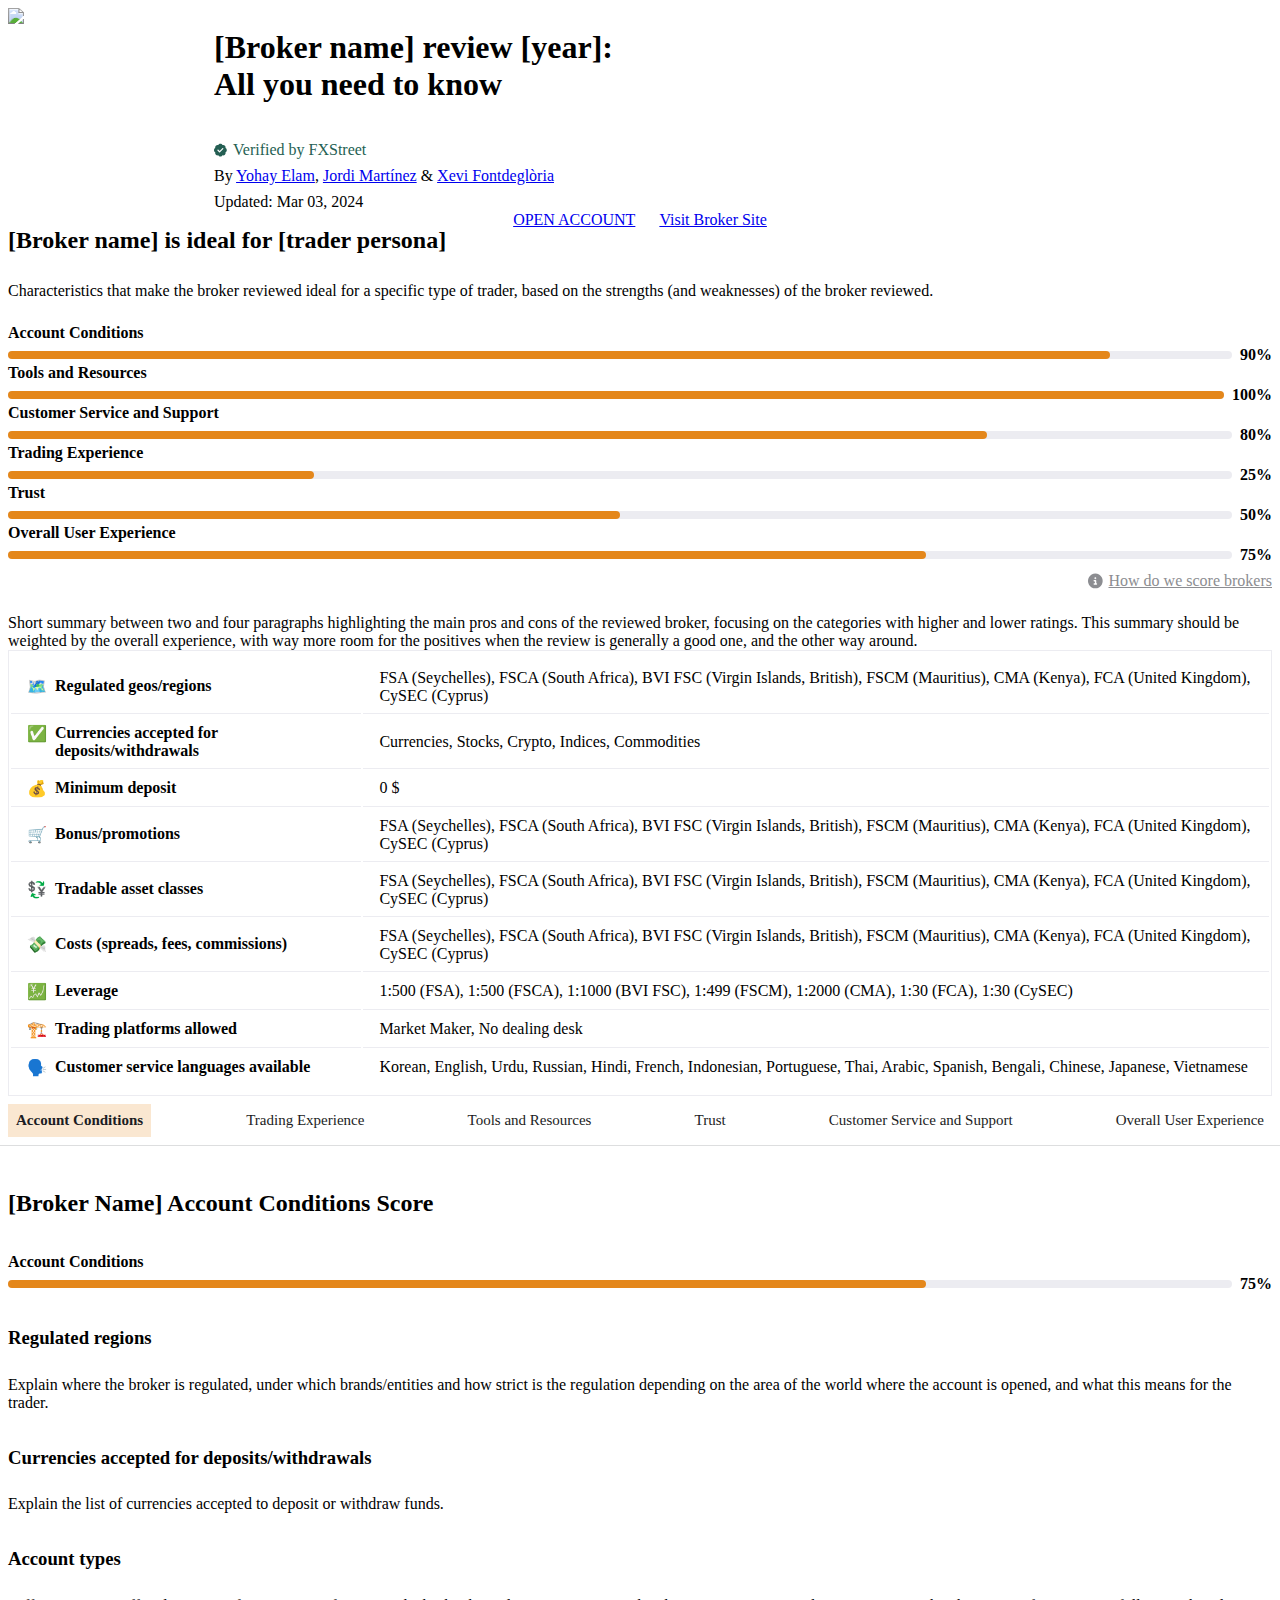
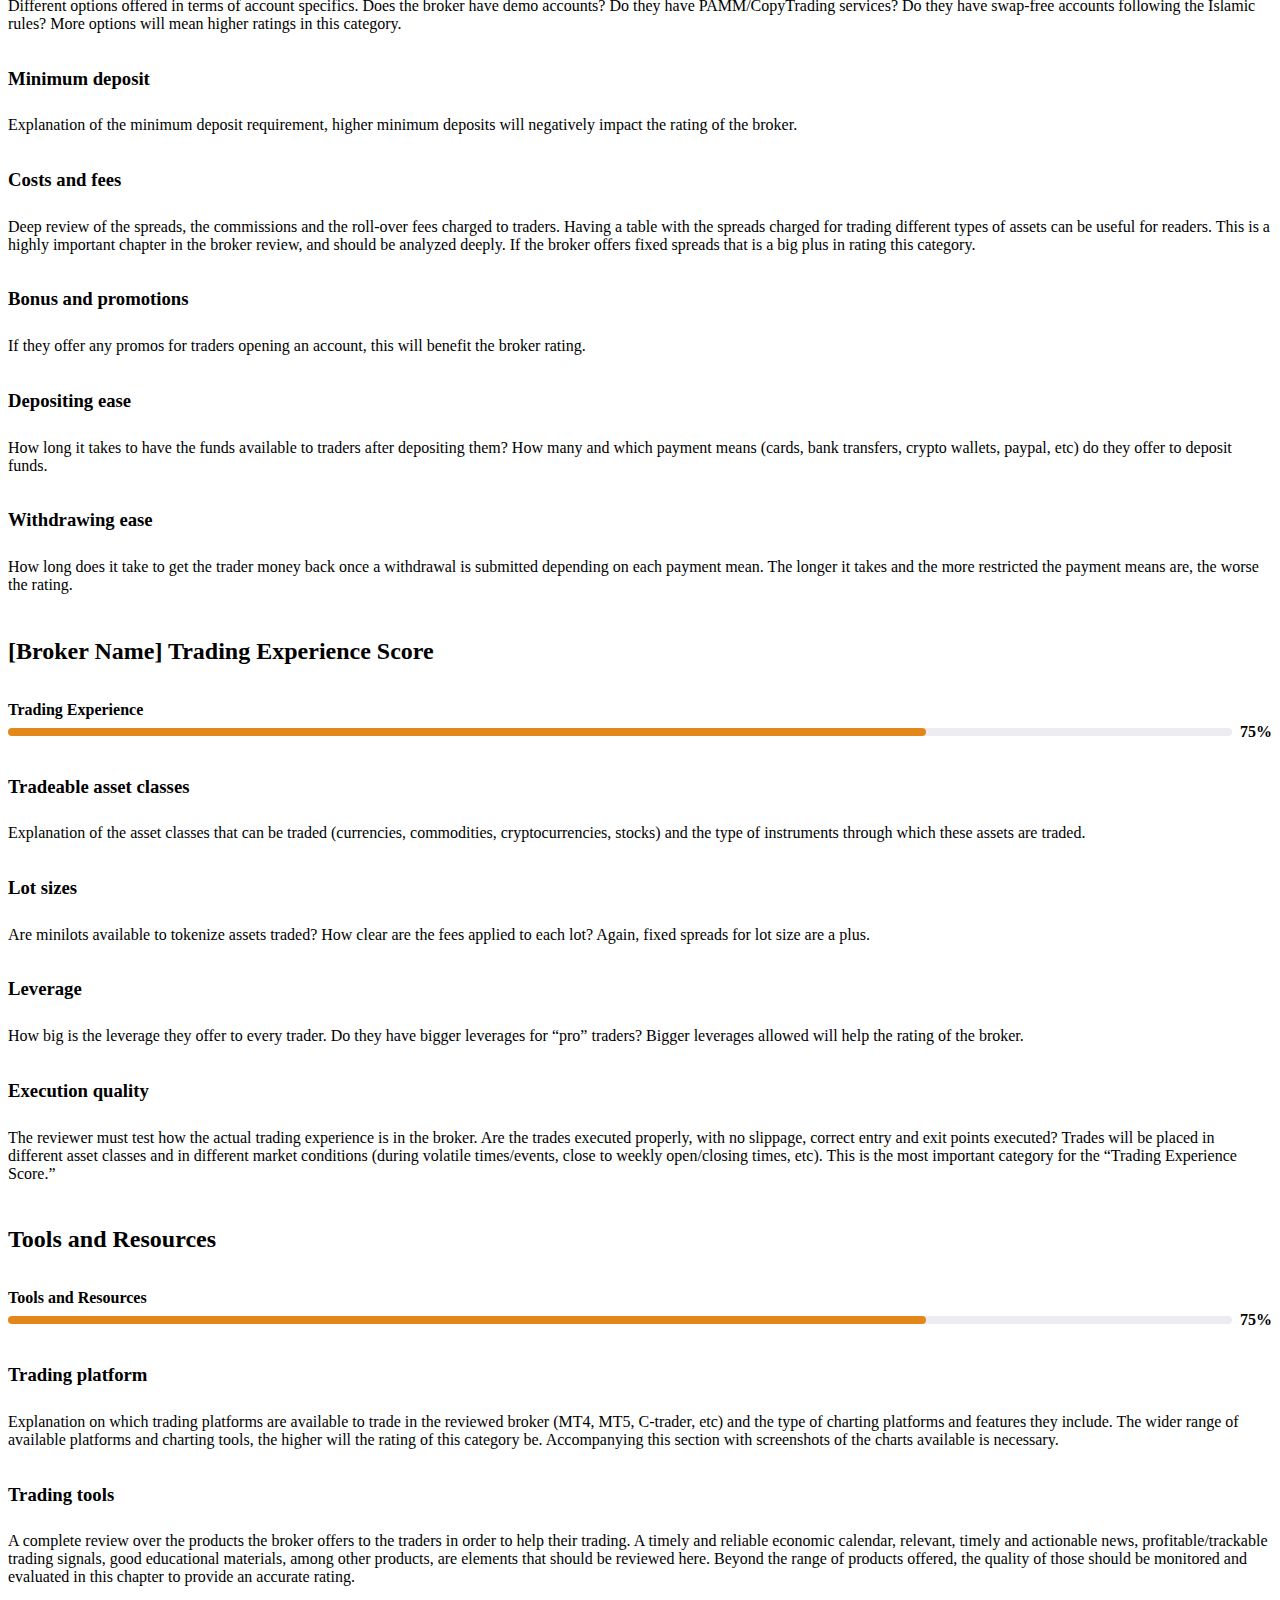
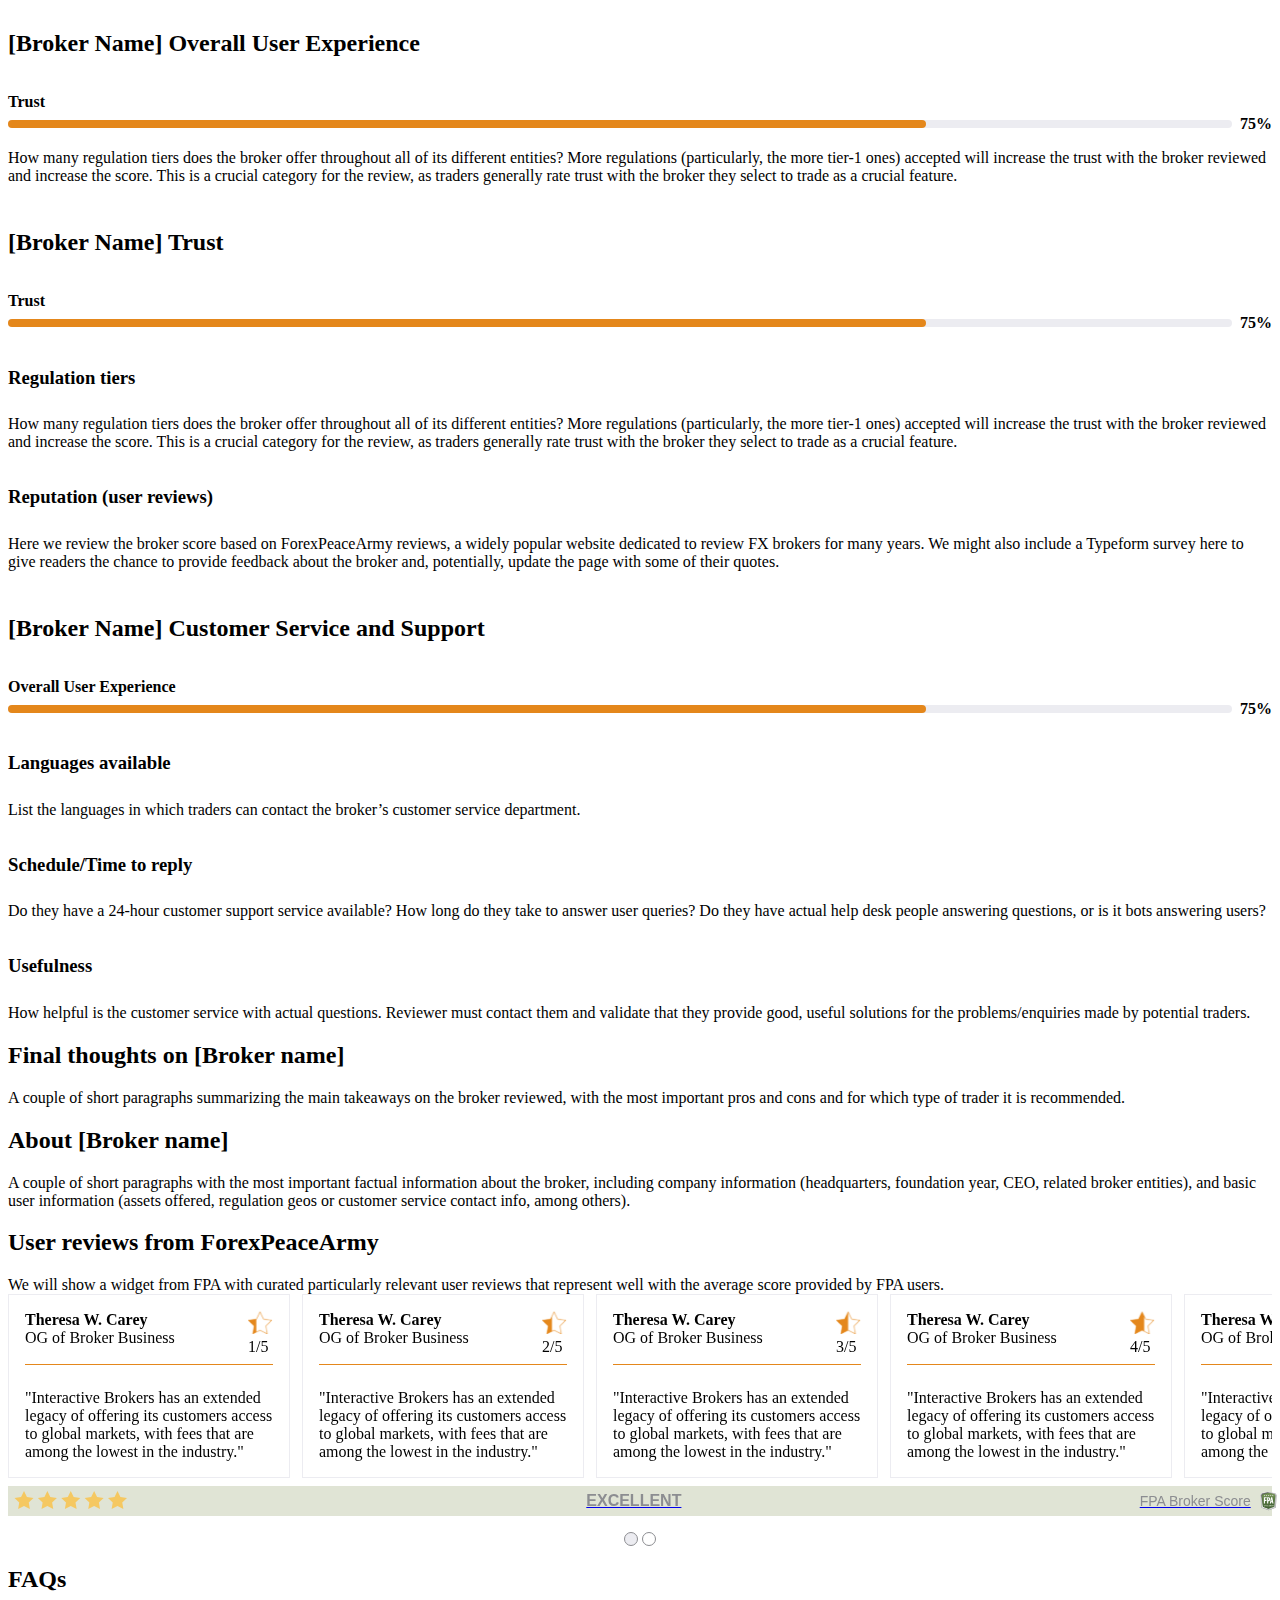
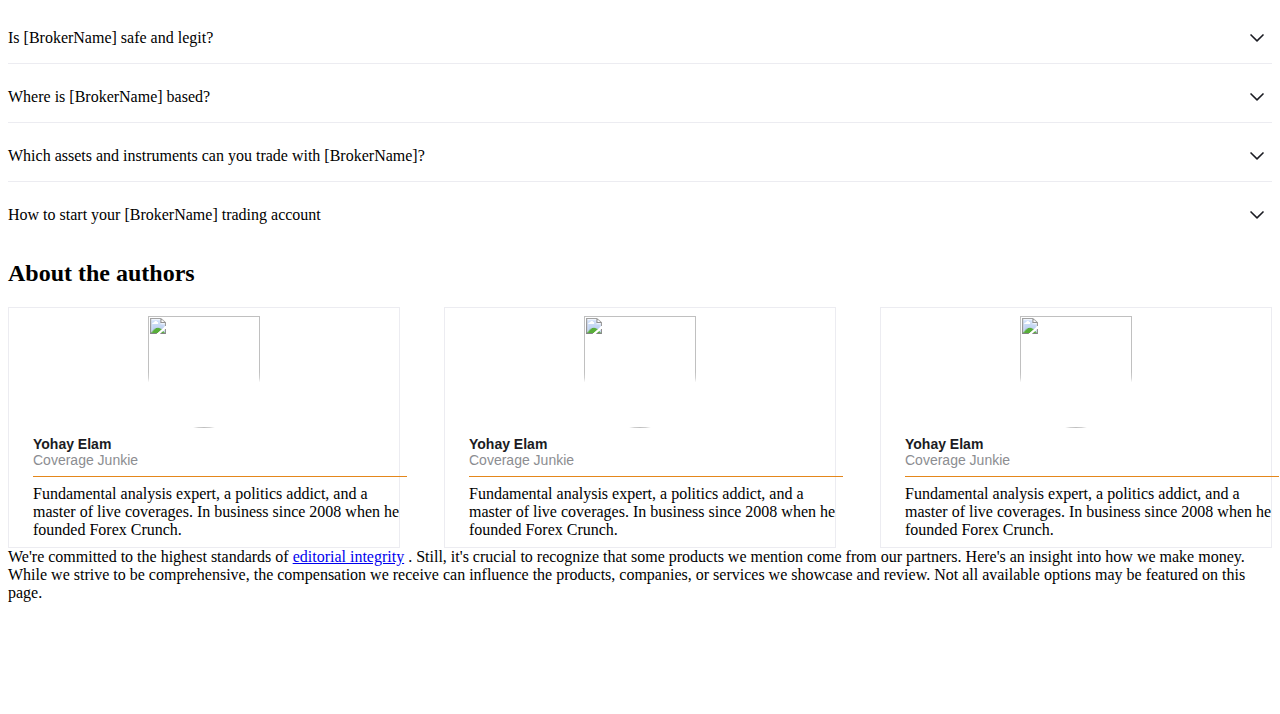
==== commit 65342a40: "clean code" ====
--- a/index.html
+++ b/index.html
@@ -7,1197 +7,7 @@
 	<title>Document</title>
 	<link rel="icon" type="image/x-icon" href="https://staticcontent.fxstreet.com/website/static-html/favicon.ico">
 
-
-	<style type="text/css">
-		:root,
-		:host {
-			--fa-font-solid: normal 900 1em/1 "Font Awesome 6 Solid";
-			--fa-font-regular: normal 400 1em/1 "Font Awesome 6 Regular";
-			--fa-font-light: normal 300 1em/1 "Font Awesome 6 Light";
-			--fa-font-thin: normal 100 1em/1 "Font Awesome 6 Thin";
-			--fa-font-duotone: normal 900 1em/1 "Font Awesome 6 Duotone";
-			--fa-font-sharp-solid: normal 900 1em/1 "Font Awesome 6 Sharp";
-			--fa-font-sharp-regular: normal 400 1em/1 "Font Awesome 6 Sharp";
-			--fa-font-sharp-light: normal 300 1em/1 "Font Awesome 6 Sharp";
-			--fa-font-brands: normal 400 1em/1 "Font Awesome 6 Brands";
-		}
-	
-		svg:not(:root).svg-inline--fa,
-		svg:not(:host).svg-inline--fa {
-			overflow: visible;
-			box-sizing: content-box;
-		}
-	
-		.svg-inline--fa {
-			display: var(--fa-display, inline-block);
-			height: 1em;
-			overflow: visible;
-			vertical-align: -0.125em;
-		}
-	
-		.svg-inline--fa.fa-2xs {
-			vertical-align: 0.1em;
-		}
-	
-		.svg-inline--fa.fa-xs {
-			vertical-align: 0em;
-		}
-	
-		.svg-inline--fa.fa-sm {
-			vertical-align: -0.0714285705em;
-		}
-	
-		.svg-inline--fa.fa-lg {
-			vertical-align: -0.2em;
-		}
-	
-		.svg-inline--fa.fa-xl {
-			vertical-align: -0.25em;
-		}
-	
-		.svg-inline--fa.fa-2xl {
-			vertical-align: -0.3125em;
-		}
-	
-		.svg-inline--fa.fa-pull-left {
-			margin-right: var(--fa-pull-margin, 0.3em);
-			width: auto;
-		}
-	
-		.svg-inline--fa.fa-pull-right {
-			margin-left: var(--fa-pull-margin, 0.3em);
-			width: auto;
-		}
-	
-		.svg-inline--fa.fa-li {
-			width: var(--fa-li-width, 2em);
-			top: 0.25em;
-		}
-	
-		.svg-inline--fa.fa-fw {
-			width: var(--fa-fw-width, 1.25em);
-		}
-	
-		.fa-layers svg.svg-inline--fa {
-			bottom: 0;
-			left: 0;
-			margin: auto;
-			position: absolute;
-			right: 0;
-			top: 0;
-		}
-	
-		.fa-layers-counter,
-		.fa-layers-text {
-			display: inline-block;
-			position: absolute;
-			text-align: center;
-		}
-	
-		.fa-layers {
-			display: inline-block;
-			height: 1em;
-			position: relative;
-			text-align: center;
-			vertical-align: -0.125em;
-			width: 1em;
-		}
-	
-		.fa-layers svg.svg-inline--fa {
-			-webkit-transform-origin: center center;
-			transform-origin: center center;
-		}
-	
-		.fa-layers-text {
-			left: 50%;
-			top: 50%;
-			-webkit-transform: translate(-50%, -50%);
-			transform: translate(-50%, -50%);
-			-webkit-transform-origin: center center;
-			transform-origin: center center;
-		}
-	
-		.fa-layers-counter {
-			background-color: var(--fa-counter-background-color, #ff253a);
-			border-radius: var(--fa-counter-border-radius, 1em);
-			box-sizing: border-box;
-			color: var(--fa-inverse, #fff);
-			line-height: var(--fa-counter-line-height, 1);
-			max-width: var(--fa-counter-max-width, 5em);
-			min-width: var(--fa-counter-min-width, 1.5em);
-			overflow: hidden;
-			padding: var(--fa-counter-padding, 0.25em 0.5em);
-			right: var(--fa-right, 0);
-			text-overflow: ellipsis;
-			top: var(--fa-top, 0);
-			-webkit-transform: scale(var(--fa-counter-scale, 0.25));
-			transform: scale(var(--fa-counter-scale, 0.25));
-			-webkit-transform-origin: top right;
-			transform-origin: top right;
-		}
-	
-		.fa-layers-bottom-right {
-			bottom: var(--fa-bottom, 0);
-			right: var(--fa-right, 0);
-			top: auto;
-			-webkit-transform: scale(var(--fa-layers-scale, 0.25));
-			transform: scale(var(--fa-layers-scale, 0.25));
-			-webkit-transform-origin: bottom right;
-			transform-origin: bottom right;
-		}
-	
-		.fa-layers-bottom-left {
-			bottom: var(--fa-bottom, 0);
-			left: var(--fa-left, 0);
-			right: auto;
-			top: auto;
-			-webkit-transform: scale(var(--fa-layers-scale, 0.25));
-			transform: scale(var(--fa-layers-scale, 0.25));
-			-webkit-transform-origin: bottom left;
-			transform-origin: bottom left;
-		}
-	
-		.fa-layers-top-right {
-			top: var(--fa-top, 0);
-			right: var(--fa-right, 0);
-			-webkit-transform: scale(var(--fa-layers-scale, 0.25));
-			transform: scale(var(--fa-layers-scale, 0.25));
-			-webkit-transform-origin: top right;
-			transform-origin: top right;
-		}
-	
-		.fa-layers-top-left {
-			left: var(--fa-left, 0);
-			right: auto;
-			top: var(--fa-top, 0);
-			-webkit-transform: scale(var(--fa-layers-scale, 0.25));
-			transform: scale(var(--fa-layers-scale, 0.25));
-			-webkit-transform-origin: top left;
-			transform-origin: top left;
-		}
-	
-		.fa-1x {
-			font-size: 1em;
-		}
-	
-		.fa-2x {
-			font-size: 2em;
-		}
-	
-		.fa-3x {
-			font-size: 3em;
-		}
-	
-		.fa-4x {
-			font-size: 4em;
-		}
-	
-		.fa-5x {
-			font-size: 5em;
-		}
-	
-		.fa-6x {
-			font-size: 6em;
-		}
-	
-		.fa-7x {
-			font-size: 7em;
-		}
-	
-		.fa-8x {
-			font-size: 8em;
-		}
-	
-		.fa-9x {
-			font-size: 9em;
-		}
-	
-		.fa-10x {
-			font-size: 10em;
-		}
-	
-		.fa-2xs {
-			font-size: 0.625em;
-			line-height: 0.1em;
-			vertical-align: 0.225em;
-		}
-	
-		.fa-xs {
-			font-size: 0.75em;
-			line-height: 0.0833333337em;
-			vertical-align: 0.125em;
-		}
-	
-		.fa-sm {
-			font-size: 0.875em;
-			line-height: 0.0714285718em;
-			vertical-align: 0.0535714295em;
-		}
-	
-		.fa-lg {
-			font-size: 1.25em;
-			line-height: 0.05em;
-			vertical-align: -0.075em;
-		}
-	
-		.fa-xl {
-			font-size: 1.5em;
-			line-height: 0.0416666682em;
-			vertical-align: -0.125em;
-		}
-	
-		.fa-2xl {
-			font-size: 2em;
-			line-height: 0.03125em;
-			vertical-align: -0.1875em;
-		}
-	
-		.fa-fw {
-			text-align: center;
-			width: 1.25em;
-		}
-	
-		.fa-ul {
-			list-style-type: none;
-			margin-left: var(--fa-li-margin, 2.5em);
-			padding-left: 0;
-		}
-	
-		.fa-ul>li {
-			position: relative;
-		}
-	
-		.fa-li {
-			left: calc(var(--fa-li-width, 2em) * -1);
-			position: absolute;
-			text-align: center;
-			width: var(--fa-li-width, 2em);
-			line-height: inherit;
-		}
-	
-		.fa-border {
-			border-color: var(--fa-border-color, #eee);
-			border-radius: var(--fa-border-radius, 0.1em);
-			border-style: var(--fa-border-style, solid);
-			border-width: var(--fa-border-width, 0.08em);
-			padding: var(--fa-border-padding, 0.2em 0.25em 0.15em);
-		}
-	
-		.fa-pull-left {
-			float: left;
-			margin-right: var(--fa-pull-margin, 0.3em);
-		}
-	
-		.fa-pull-right {
-			float: right;
-			margin-left: var(--fa-pull-margin, 0.3em);
-		}
-	
-		.fa-beat {
-			-webkit-animation-name: fa-beat;
-			animation-name: fa-beat;
-			-webkit-animation-delay: var(--fa-animation-delay, 0s);
-			animation-delay: var(--fa-animation-delay, 0s);
-			-webkit-animation-direction: var(--fa-animation-direction, normal);
-			animation-direction: var(--fa-animation-direction, normal);
-			-webkit-animation-duration: var(--fa-animation-duration, 1s);
-			animation-duration: var(--fa-animation-duration, 1s);
-			-webkit-animation-iteration-count: var(--fa-animation-iteration-count, infinite);
-			animation-iteration-count: var(--fa-animation-iteration-count, infinite);
-			-webkit-animation-timing-function: var(--fa-animation-timing, ease-in-out);
-			animation-timing-function: var(--fa-animation-timing, ease-in-out);
-		}
-	
-		.fa-bounce {
-			-webkit-animation-name: fa-bounce;
-			animation-name: fa-bounce;
-			-webkit-animation-delay: var(--fa-animation-delay, 0s);
-			animation-delay: var(--fa-animation-delay, 0s);
-			-webkit-animation-direction: var(--fa-animation-direction, normal);
-			animation-direction: var(--fa-animation-direction, normal);
-			-webkit-animation-duration: var(--fa-animation-duration, 1s);
-			animation-duration: var(--fa-animation-duration, 1s);
-			-webkit-animation-iteration-count: var(--fa-animation-iteration-count, infinite);
-			animation-iteration-count: var(--fa-animation-iteration-count, infinite);
-			-webkit-animation-timing-function: var(--fa-animation-timing, cubic-bezier(0.28, 0.84, 0.42, 1));
-			animation-timing-function: var(--fa-animation-timing, cubic-bezier(0.28, 0.84, 0.42, 1));
-		}
-	
-		.fa-fade {
-			-webkit-animation-name: fa-fade;
-			animation-name: fa-fade;
-			-webkit-animation-delay: var(--fa-animation-delay, 0s);
-			animation-delay: var(--fa-animation-delay, 0s);
-			-webkit-animation-direction: var(--fa-animation-direction, normal);
-			animation-direction: var(--fa-animation-direction, normal);
-			-webkit-animation-duration: var(--fa-animation-duration, 1s);
-			animation-duration: var(--fa-animation-duration, 1s);
-			-webkit-animation-iteration-count: var(--fa-animation-iteration-count, infinite);
-			animation-iteration-count: var(--fa-animation-iteration-count, infinite);
-			-webkit-animation-timing-function: var(--fa-animation-timing, cubic-bezier(0.4, 0, 0.6, 1));
-			animation-timing-function: var(--fa-animation-timing, cubic-bezier(0.4, 0, 0.6, 1));
-		}
-	
-		.fa-beat-fade {
-			-webkit-animation-name: fa-beat-fade;
-			animation-name: fa-beat-fade;
-			-webkit-animation-delay: var(--fa-animation-delay, 0s);
-			animation-delay: var(--fa-animation-delay, 0s);
-			-webkit-animation-direction: var(--fa-animation-direction, normal);
-			animation-direction: var(--fa-animation-direction, normal);
-			-webkit-animation-duration: var(--fa-animation-duration, 1s);
-			animation-duration: var(--fa-animation-duration, 1s);
-			-webkit-animation-iteration-count: var(--fa-animation-iteration-count, infinite);
-			animation-iteration-count: var(--fa-animation-iteration-count, infinite);
-			-webkit-animation-timing-function: var(--fa-animation-timing, cubic-bezier(0.4, 0, 0.6, 1));
-			animation-timing-function: var(--fa-animation-timing, cubic-bezier(0.4, 0, 0.6, 1));
-		}
-	
-		.fa-flip {
-			-webkit-animation-name: fa-flip;
-			animation-name: fa-flip;
-			-webkit-animation-delay: var(--fa-animation-delay, 0s);
-			animation-delay: var(--fa-animation-delay, 0s);
-			-webkit-animation-direction: var(--fa-animation-direction, normal);
-			animation-direction: var(--fa-animation-direction, normal);
-			-webkit-animation-duration: var(--fa-animation-duration, 1s);
-			animation-duration: var(--fa-animation-duration, 1s);
-			-webkit-animation-iteration-count: var(--fa-animation-iteration-count, infinite);
-			animation-iteration-count: var(--fa-animation-iteration-count, infinite);
-			-webkit-animation-timing-function: var(--fa-animation-timing, ease-in-out);
-			animation-timing-function: var(--fa-animation-timing, ease-in-out);
-		}
-	
-		.fa-shake {
-			-webkit-animation-name: fa-shake;
-			animation-name: fa-shake;
-			-webkit-animation-delay: var(--fa-animation-delay, 0s);
-			animation-delay: var(--fa-animation-delay, 0s);
-			-webkit-animation-direction: var(--fa-animation-direction, normal);
-			animation-direction: var(--fa-animation-direction, normal);
-			-webkit-animation-duration: var(--fa-animation-duration, 1s);
-			animation-duration: var(--fa-animation-duration, 1s);
-			-webkit-animation-iteration-count: var(--fa-animation-iteration-count, infinite);
-			animation-iteration-count: var(--fa-animation-iteration-count, infinite);
-			-webkit-animation-timing-function: var(--fa-animation-timing, linear);
-			animation-timing-function: var(--fa-animation-timing, linear);
-		}
-	
-		.fa-spin {
-			-webkit-animation-name: fa-spin;
-			animation-name: fa-spin;
-			-webkit-animation-delay: var(--fa-animation-delay, 0s);
-			animation-delay: var(--fa-animation-delay, 0s);
-			-webkit-animation-direction: var(--fa-animation-direction, normal);
-			animation-direction: var(--fa-animation-direction, normal);
-			-webkit-animation-duration: var(--fa-animation-duration, 2s);
-			animation-duration: var(--fa-animation-duration, 2s);
-			-webkit-animation-iteration-count: var(--fa-animation-iteration-count, infinite);
-			animation-iteration-count: var(--fa-animation-iteration-count, infinite);
-			-webkit-animation-timing-function: var(--fa-animation-timing, linear);
-			animation-timing-function: var(--fa-animation-timing, linear);
-		}
-	
-		.fa-spin-reverse {
-			--fa-animation-direction: reverse;
-		}
-	
-		.fa-pulse,
-		.fa-spin-pulse {
-			-webkit-animation-name: fa-spin;
-			animation-name: fa-spin;
-			-webkit-animation-direction: var(--fa-animation-direction, normal);
-			animation-direction: var(--fa-animation-direction, normal);
-			-webkit-animation-duration: var(--fa-animation-duration, 1s);
-			animation-duration: var(--fa-animation-duration, 1s);
-			-webkit-animation-iteration-count: var(--fa-animation-iteration-count, infinite);
-			animation-iteration-count: var(--fa-animation-iteration-count, infinite);
-			-webkit-animation-timing-function: var(--fa-animation-timing, steps(8));
-			animation-timing-function: var(--fa-animation-timing, steps(8));
-		}
-	
-		@media (prefers-reduced-motion: reduce) {
-	
-			.fa-beat,
-			.fa-bounce,
-			.fa-fade,
-			.fa-beat-fade,
-			.fa-flip,
-			.fa-pulse,
-			.fa-shake,
-			.fa-spin,
-			.fa-spin-pulse {
-				-webkit-animation-delay: -1ms;
-				animation-delay: -1ms;
-				-webkit-animation-duration: 1ms;
-				animation-duration: 1ms;
-				-webkit-animation-iteration-count: 1;
-				animation-iteration-count: 1;
-				-webkit-transition-delay: 0s;
-				transition-delay: 0s;
-				-webkit-transition-duration: 0s;
-				transition-duration: 0s;
-			}
-		}
-	
-		@-webkit-keyframes fa-beat {
-	
-			0%,
-			90% {
-				-webkit-transform: scale(1);
-				transform: scale(1);
-			}
-	
-			45% {
-				-webkit-transform: scale(var(--fa-beat-scale, 1.25));
-				transform: scale(var(--fa-beat-scale, 1.25));
-			}
-		}
-	
-		@keyframes fa-beat {
-	
-			0%,
-			90% {
-				-webkit-transform: scale(1);
-				transform: scale(1);
-			}
-	
-			45% {
-				-webkit-transform: scale(var(--fa-beat-scale, 1.25));
-				transform: scale(var(--fa-beat-scale, 1.25));
-			}
-		}
-	
-		@-webkit-keyframes fa-bounce {
-			0% {
-				-webkit-transform: scale(1, 1) translateY(0);
-				transform: scale(1, 1) translateY(0);
-			}
-	
-			10% {
-				-webkit-transform: scale(var(--fa-bounce-start-scale-x, 1.1), var(--fa-bounce-start-scale-y, 0.9)) translateY(0);
-				transform: scale(var(--fa-bounce-start-scale-x, 1.1), var(--fa-bounce-start-scale-y, 0.9)) translateY(0);
-			}
-	
-			30% {
-				-webkit-transform: scale(var(--fa-bounce-jump-scale-x, 0.9), var(--fa-bounce-jump-scale-y, 1.1)) translateY(var(--fa-bounce-height, -0.5em));
-				transform: scale(var(--fa-bounce-jump-scale-x, 0.9), var(--fa-bounce-jump-scale-y, 1.1)) translateY(var(--fa-bounce-height, -0.5em));
-			}
-	
-			50% {
-				-webkit-transform: scale(var(--fa-bounce-land-scale-x, 1.05), var(--fa-bounce-land-scale-y, 0.95)) translateY(0);
-				transform: scale(var(--fa-bounce-land-scale-x, 1.05), var(--fa-bounce-land-scale-y, 0.95)) translateY(0);
-			}
-	
-			57% {
-				-webkit-transform: scale(1, 1) translateY(var(--fa-bounce-rebound, -0.125em));
-				transform: scale(1, 1) translateY(var(--fa-bounce-rebound, -0.125em));
-			}
-	
-			64% {
-				-webkit-transform: scale(1, 1) translateY(0);
-				transform: scale(1, 1) translateY(0);
-			}
-	
-			100% {
-				-webkit-transform: scale(1, 1) translateY(0);
-				transform: scale(1, 1) translateY(0);
-			}
-		}
-	
-		@keyframes fa-bounce {
-			0% {
-				-webkit-transform: scale(1, 1) translateY(0);
-				transform: scale(1, 1) translateY(0);
-			}
-	
-			10% {
-				-webkit-transform: scale(var(--fa-bounce-start-scale-x, 1.1), var(--fa-bounce-start-scale-y, 0.9)) translateY(0);
-				transform: scale(var(--fa-bounce-start-scale-x, 1.1), var(--fa-bounce-start-scale-y, 0.9)) translateY(0);
-			}
-	
-			30% {
-				-webkit-transform: scale(var(--fa-bounce-jump-scale-x, 0.9), var(--fa-bounce-jump-scale-y, 1.1)) translateY(var(--fa-bounce-height, -0.5em));
-				transform: scale(var(--fa-bounce-jump-scale-x, 0.9), var(--fa-bounce-jump-scale-y, 1.1)) translateY(var(--fa-bounce-height, -0.5em));
-			}
-	
-			50% {
-				-webkit-transform: scale(var(--fa-bounce-land-scale-x, 1.05), var(--fa-bounce-land-scale-y, 0.95)) translateY(0);
-				transform: scale(var(--fa-bounce-land-scale-x, 1.05), var(--fa-bounce-land-scale-y, 0.95)) translateY(0);
-			}
-	
-			57% {
-				-webkit-transform: scale(1, 1) translateY(var(--fa-bounce-rebound, -0.125em));
-				transform: scale(1, 1) translateY(var(--fa-bounce-rebound, -0.125em));
-			}
-	
-			64% {
-				-webkit-transform: scale(1, 1) translateY(0);
-				transform: scale(1, 1) translateY(0);
-			}
-	
-			100% {
-				-webkit-transform: scale(1, 1) translateY(0);
-				transform: scale(1, 1) translateY(0);
-			}
-		}
-	
-		@-webkit-keyframes fa-fade {
-			50% {
-				opacity: var(--fa-fade-opacity, 0.4);
-			}
-		}
-	
-		@keyframes fa-fade {
-			50% {
-				opacity: var(--fa-fade-opacity, 0.4);
-			}
-		}
-	
-		@-webkit-keyframes fa-beat-fade {
-	
-			0%,
-			100% {
-				opacity: var(--fa-beat-fade-opacity, 0.4);
-				-webkit-transform: scale(1);
-				transform: scale(1);
-			}
-	
-			50% {
-				opacity: 1;
-				-webkit-transform: scale(var(--fa-beat-fade-scale, 1.125));
-				transform: scale(var(--fa-beat-fade-scale, 1.125));
-			}
-		}
-	
-		@keyframes fa-beat-fade {
-	
-			0%,
-			100% {
-				opacity: var(--fa-beat-fade-opacity, 0.4);
-				-webkit-transform: scale(1);
-				transform: scale(1);
-			}
-	
-			50% {
-				opacity: 1;
-				-webkit-transform: scale(var(--fa-beat-fade-scale, 1.125));
-				transform: scale(var(--fa-beat-fade-scale, 1.125));
-			}
-		}
-	
-		@-webkit-keyframes fa-flip {
-			50% {
-				-webkit-transform: rotate3d(var(--fa-flip-x, 0), var(--fa-flip-y, 1), var(--fa-flip-z, 0), var(--fa-flip-angle, -180deg));
-				transform: rotate3d(var(--fa-flip-x, 0), var(--fa-flip-y, 1), var(--fa-flip-z, 0), var(--fa-flip-angle, -180deg));
-			}
-		}
-	
-		@keyframes fa-flip {
-			50% {
-				-webkit-transform: rotate3d(var(--fa-flip-x, 0), var(--fa-flip-y, 1), var(--fa-flip-z, 0), var(--fa-flip-angle, -180deg));
-				transform: rotate3d(var(--fa-flip-x, 0), var(--fa-flip-y, 1), var(--fa-flip-z, 0), var(--fa-flip-angle, -180deg));
-			}
-		}
-	
-		@-webkit-keyframes fa-shake {
-			0% {
-				-webkit-transform: rotate(-15deg);
-				transform: rotate(-15deg);
-			}
-	
-			4% {
-				-webkit-transform: rotate(15deg);
-				transform: rotate(15deg);
-			}
-	
-			8%,
-			24% {
-				-webkit-transform: rotate(-18deg);
-				transform: rotate(-18deg);
-			}
-	
-			12%,
-			28% {
-				-webkit-transform: rotate(18deg);
-				transform: rotate(18deg);
-			}
-	
-			16% {
-				-webkit-transform: rotate(-22deg);
-				transform: rotate(-22deg);
-			}
-	
-			20% {
-				-webkit-transform: rotate(22deg);
-				transform: rotate(22deg);
-			}
-	
-			32% {
-				-webkit-transform: rotate(-12deg);
-				transform: rotate(-12deg);
-			}
-	
-			36% {
-				-webkit-transform: rotate(12deg);
-				transform: rotate(12deg);
-			}
-	
-			40%,
-			100% {
-				-webkit-transform: rotate(0deg);
-				transform: rotate(0deg);
-			}
-		}
-	
-		@keyframes fa-shake {
-			0% {
-				-webkit-transform: rotate(-15deg);
-				transform: rotate(-15deg);
-			}
-	
-			4% {
-				-webkit-transform: rotate(15deg);
-				transform: rotate(15deg);
-			}
-	
-			8%,
-			24% {
-				-webkit-transform: rotate(-18deg);
-				transform: rotate(-18deg);
-			}
-	
-			12%,
-			28% {
-				-webkit-transform: rotate(18deg);
-				transform: rotate(18deg);
-			}
-	
-			16% {
-				-webkit-transform: rotate(-22deg);
-				transform: rotate(-22deg);
-			}
-	
-			20% {
-				-webkit-transform: rotate(22deg);
-				transform: rotate(22deg);
-			}
-	
-			32% {
-				-webkit-transform: rotate(-12deg);
-				transform: rotate(-12deg);
-			}
-	
-			36% {
-				-webkit-transform: rotate(12deg);
-				transform: rotate(12deg);
-			}
-	
-			40%,
-			100% {
-				-webkit-transform: rotate(0deg);
-				transform: rotate(0deg);
-			}
-		}
-	
-		@-webkit-keyframes fa-spin {
-			0% {
-				-webkit-transform: rotate(0deg);
-				transform: rotate(0deg);
-			}
-	
-			100% {
-				-webkit-transform: rotate(360deg);
-				transform: rotate(360deg);
-			}
-		}
-	
-		@keyframes fa-spin {
-			0% {
-				-webkit-transform: rotate(0deg);
-				transform: rotate(0deg);
-			}
-	
-			100% {
-				-webkit-transform: rotate(360deg);
-				transform: rotate(360deg);
-			}
-		}
-	
-		.fa-rotate-90 {
-			-webkit-transform: rotate(90deg);
-			transform: rotate(90deg);
-		}
-	
-		.fa-rotate-180 {
-			-webkit-transform: rotate(180deg);
-			transform: rotate(180deg);
-		}
-	
-		.fa-rotate-270 {
-			-webkit-transform: rotate(270deg);
-			transform: rotate(270deg);
-		}
-	
-		.fa-flip-horizontal {
-			-webkit-transform: scale(-1, 1);
-			transform: scale(-1, 1);
-		}
-	
-		.fa-flip-vertical {
-			-webkit-transform: scale(1, -1);
-			transform: scale(1, -1);
-		}
-	
-		.fa-flip-both,
-		.fa-flip-horizontal.fa-flip-vertical {
-			-webkit-transform: scale(-1, -1);
-			transform: scale(-1, -1);
-		}
-	
-		.fa-rotate-by {
-			-webkit-transform: rotate(var(--fa-rotate-angle, none));
-			transform: rotate(var(--fa-rotate-angle, none));
-		}
-	
-		.fa-stack {
-			display: inline-block;
-			vertical-align: middle;
-			height: 2em;
-			position: relative;
-			width: 2.5em;
-		}
-	
-		.fa-stack-1x,
-		.fa-stack-2x {
-			bottom: 0;
-			left: 0;
-			margin: auto;
-			position: absolute;
-			right: 0;
-			top: 0;
-			z-index: var(--fa-stack-z-index, auto);
-		}
-	
-		.svg-inline--fa.fa-stack-1x {
-			height: 1em;
-			width: 1.25em;
-		}
-	
-		.svg-inline--fa.fa-stack-2x {
-			height: 2em;
-			width: 2.5em;
-		}
-	
-		.fa-inverse {
-			color: var(--fa-inverse, #fff);
-		}
-	
-		.sr-only,
-		.fa-sr-only {
-			position: absolute;
-			width: 1px;
-			height: 1px;
-			padding: 0;
-			margin: -1px;
-			overflow: hidden;
-			clip: rect(0, 0, 0, 0);
-			white-space: nowrap;
-			border-width: 0;
-		}
-	
-		.sr-only-focusable:not(:focus),
-		.fa-sr-only-focusable:not(:focus) {
-			position: absolute;
-			width: 1px;
-			height: 1px;
-			padding: 0;
-			margin: -1px;
-			overflow: hidden;
-			clip: rect(0, 0, 0, 0);
-			white-space: nowrap;
-			border-width: 0;
-		}
-	
-		.svg-inline--fa .fa-primary {
-			fill: var(--fa-primary-color, currentColor);
-			opacity: var(--fa-primary-opacity, 1);
-		}
-	
-		.svg-inline--fa .fa-secondary {
-			fill: var(--fa-secondary-color, currentColor);
-			opacity: var(--fa-secondary-opacity, 0.4);
-		}
-	
-		.svg-inline--fa.fa-swap-opacity .fa-primary {
-			opacity: var(--fa-secondary-opacity, 0.4);
-		}
-	
-		.svg-inline--fa.fa-swap-opacity .fa-secondary {
-			opacity: var(--fa-primary-opacity, 1);
-		}
-	
-		.svg-inline--fa mask .fa-primary,
-		.svg-inline--fa mask .fa-secondary {
-			fill: black;
-		}
-	
-		.fad.fa-inverse,
-		.fa-duotone.fa-inverse {
-			color: var(--fa-inverse, #fff);
-		}
-	</style>
-	<link rel="stylesheet" type="text/css"
-		href="https://staticcontent.fxstreet.com/widgets/core/css/core.min.css?t=202405211501">
-	<link rel="stylesheet" type="text/css"
-		href="https://staticcontent.fxstreet.com/widgets/core/css/core320.min.css?t=202405211501"
-		media="(min-width: 320px)">
-	<link rel="stylesheet" type="text/css"
-		href="https://staticcontent.fxstreet.com/widgets/core/css/core375.min.css?t=202405211501"
-		media="(min-width: 375px)">
-	<link rel="stylesheet" type="text/css"
-		href="https://staticcontent.fxstreet.com/widgets/core/css/core420.min.css?t=202405211501"
-		media="(min-width: 420px)">
-	<link rel="stylesheet" type="text/css"
-		href="https://staticcontent.fxstreet.com/widgets/core/css/core680.min.css?t=202405211501"
-		media="(min-width: 680px)">
-	<link rel="stylesheet" type="text/css"
-		href="https://staticcontent.fxstreet.com/widgets/core/css/core768.min.css?t=202405211501"
-		media="(min-width: 768px)">
-	<link rel="stylesheet" type="text/css"
-		href="https://staticcontent.fxstreet.com/widgets/core/css/core920.min.css?t=202405211501"
-		media="(min-width: 920px)">
-	<link rel="stylesheet" type="text/css"
-		href="https://staticcontent.fxstreet.com/widgets/core/css/core1024.min.css?t=202405211501"
-		media="(min-width: 1024px)">
-	<link rel="stylesheet" type="text/css"
-		href="https://staticcontent.fxstreet.com/widgets/core/css/core1150.min.css?t=202405211501"
-		media="(min-width: 1150px)">
-	<link rel="stylesheet" type="text/css"
-		href="https://staticcontent.fxstreet.com/widgets/core/css/core1280.min.css?t=202405211501"
-		media="(min-width: 1280px)">
-	<link rel="stylesheet" type="text/css"
-		href="https://staticcontent.fxstreet.com/widgets/core/css/core1580.min.css?t=202405211501"
-		media="(min-width: 1580px)">
-	<link rel="stylesheet"
-		href="https://staticcontent.fxstreet.com/website/css/fxs_screen.min.css?staticContentUpdate=202405211501" as="style"
-		onload="this.onload=null;this.rel='stylesheet'">
-	<link rel="stylesheet" media="(min-width: 320px)"
-		href="https://staticcontent.fxstreet.com/website/css/fxs_screen320.min.css?staticContentUpdate=202405211501"
-		as="style" onload="this.onload=null;this.rel='stylesheet'">
-	<link rel="stylesheet" media="(min-width: 375px)"
-		href="https://staticcontent.fxstreet.com/website/css/fxs_screen375.min.css?staticContentUpdate=202405211501"
-		as="style" onload="this.onload=null;this.rel='stylesheet'">
-	<link rel="stylesheet" media="(min-width: 420px)"
-		href="https://staticcontent.fxstreet.com/website/css/fxs_screen420.min.css?staticContentUpdate=202405211501"
-		as="style" onload="this.onload=null;this.rel='stylesheet'">
-	<link rel="stylesheet" media="(min-width: 680px)"
-		href="https://staticcontent.fxstreet.com/website/css/fxs_screen680.min.css?staticContentUpdate=202405211501"
-		as="style" onload="this.onload=null;this.rel='stylesheet'">
-	<link rel="stylesheet" media="(min-width: 768px)"
-		href="https://staticcontent.fxstreet.com/website/css/fxs_screen768.min.css?staticContentUpdate=202405211501"
-		as="style" onload="this.onload=null;this.rel='stylesheet'">
-	<link rel="stylesheet" media="(min-width: 920px)"
-		href="https://staticcontent.fxstreet.com/website/css/fxs_screen920.min.css?staticContentUpdate=202405211501"
-		as="style" onload="this.onload=null;this.rel='stylesheet'">
-	<link rel="stylesheet" media="(min-width: 1024px)"
-		href="https://staticcontent.fxstreet.com/website/css/fxs_screen1024.min.css?staticContentUpdate=202405211501"
-		as="style" onload="this.onload=null;this.rel='stylesheet'">
-	<link rel="stylesheet" media="(min-width: 1150px)"
-		href="https://staticcontent.fxstreet.com/website/css/fxs_screen1150.min.css?staticContentUpdate=202405211501"
-		as="style" onload="this.onload=null;this.rel='stylesheet'">
-	<link rel="stylesheet" media="(min-width: 1280px)"
-		href="https://staticcontent.fxstreet.com/website/css/fxs_screen1280.min.css?staticContentUpdate=202405211501"
-		as="style" onload="this.onload=null;this.rel='stylesheet'">
-	<link rel="preload" media="(min-width: 1580px)"
-		href="https://staticcontent.fxstreet.com/website/css/fxs_screen1580.min.css?staticContentUpdate=202405211501"
-		as="style" onload="this.onload=null;this.rel='stylesheet'">
-	<link rel="preconnect" href="https://authorization.fxstreet.com" crossorigin="">
-	<link href="https://fonts.googleapis.com/css?family=Roboto:300,300i,400,400i,500,500i,700,700i&amp;display=swap"
-		rel="stylesheet">
-	<link href="https://staticcontent.fxstreet.com/website/css/fxs_screen.min.css?staticContentUpdate=202405211501"
-		rel="stylesheet">
-	<link media="(min-width: 320px)"
-		href="https://staticcontent.fxstreet.com/website/css/fxs_screen320.min.css?staticContentUpdate=202405211501"
-		rel="stylesheet">
-	<link media="(min-width: 375px)"
-		href="https://staticcontent.fxstreet.com/website/css/fxs_screen375.min.css?staticContentUpdate=202405211501"
-		rel="stylesheet">
-	<link media="(min-width: 420px)"
-		href="https://staticcontent.fxstreet.com/website/css/fxs_screen420.min.css?staticContentUpdate=202405211501"
-		rel="stylesheet">
-	<link media="(min-width: 680px)"
-		href="https://staticcontent.fxstreet.com/website/css/fxs_screen680.min.css?staticContentUpdate=202405211501"
-		rel="stylesheet">
-	<link media="(min-width: 768px)"
-		href="https://staticcontent.fxstreet.com/website/css/fxs_screen768.min.css?staticContentUpdate=202405211501"
-		rel="stylesheet">
-	<link media="(min-width: 920px)"
-		href="https://staticcontent.fxstreet.com/website/css/fxs_screen920.min.css?staticContentUpdate=202405211501"
-		rel="stylesheet">
-	<link media="(min-width: 1024px)"
-		href="https://staticcontent.fxstreet.com/website/css/fxs_screen1024.min.css?staticContentUpdate=202405211501"
-		rel="stylesheet">
-	<link media="(min-width: 1150px)"
-		href="https://staticcontent.fxstreet.com/website/css/fxs_screen1150.min.css?staticContentUpdate=202405211501"
-		rel="stylesheet">
-	<link media="(min-width: 1280px)"
-		href="https://staticcontent.fxstreet.com/website/css/fxs_screen1280.min.css?staticContentUpdate=202405211501"
-		rel="stylesheet">
-	<link media="(min-width: 1580px)"
-		href="https://staticcontent.fxstreet.com/website/css/fxs_screen1580.min.css?staticContentUpdate=202405211501"
-		rel="stylesheet"> <!--Non critical CSS-->
-	<link href="https://staticcontent.fxstreet.com/website/css/fontawesome/css/all.min.css" rel="stylesheet" as="style"
-		onload="this.onload=null;this.rel='stylesheet'">
-	<link href="https://staticcontent.fxstreet.com/website/css/fxs_non_critical.min.css?staticContentUpdate=202405211501"
-		rel="stylesheet" as="style" onload="this.onload=null;this.rel='stylesheet'">
-	<link media="(min-width: 320px)"
-		href="https://staticcontent.fxstreet.com/website/css/fxs_non_critical320.min.css?staticContentUpdate=202405211501"
-		rel="stylesheet" as="style" onload="this.onload=null;this.rel='stylesheet'">
-	<link media="(min-width: 375px)"
-		href="https://staticcontent.fxstreet.com/website/css/fxs_non_critical375.min.css?staticContentUpdate=202405211501"
-		rel="stylesheet" as="style" onload="this.onload=null;this.rel='stylesheet'">
-	<link media="(min-width: 420px)"
-		href="https://staticcontent.fxstreet.com/website/css/fxs_non_critical420.min.css?staticContentUpdate=202405211501"
-		rel="stylesheet" as="style" onload="this.onload=null;this.rel='stylesheet'">
-	<link media="(min-width: 680px)"
-		href="https://staticcontent.fxstreet.com/website/css/fxs_non_critical680.min.css?staticContentUpdate=202405211501"
-		rel="stylesheet" as="style" onload="this.onload=null;this.rel='stylesheet'">
-	<link media="(min-width: 768px)"
-		href="https://staticcontent.fxstreet.com/website/css/fxs_non_critical768.min.css?staticContentUpdate=202405211501"
-		rel="stylesheet" as="style" onload="this.onload=null;this.rel='stylesheet'">
-	<link media="(min-width: 920px)"
-		href="https://staticcontent.fxstreet.com/website/css/fxs_non_critical920.min.css?staticContentUpdate=202405211501"
-		rel="stylesheet" as="style" onload="this.onload=null;this.rel='stylesheet'">
-	<link media="(min-width: 1024px)"
-		href="https://staticcontent.fxstreet.com/website/css/fxs_non_critical1024.min.css?staticContentUpdate=202405211501"
-		rel="stylesheet" as="style" onload="this.onload=null;this.rel='stylesheet'">
-	<link media="(min-width: 1150px)"
-		href="https://staticcontent.fxstreet.com/website/css/fxs_non_critical1150.min.css?staticContentUpdate=202405211501"
-		rel="stylesheet" as="style" onload="this.onload=null;this.rel='stylesheet'">
-	<link media="(min-width: 1280px)"
-		href="https://staticcontent.fxstreet.com/website/css/fxs_non_critical1280.min.css?staticContentUpdate=202405211501"
-		rel="stylesheet" as="style" onload="this.onload=null;this.rel='stylesheet'">
-	<link media="(min-width: 1580px)"
-		href="https://staticcontent.fxstreet.com/website/css/fxs_non_critical1580.min.css?staticContentUpdate=202405211501"
-		rel="preload" as="style" onload="this.onload=null;this.rel='stylesheet'">
-	<noscript>
-		<link href="https://staticcontent.fxstreet.com/website/css/fontawesome/css/all.min.css" rel="stylesheet" />
-		<link
-			href="https://staticcontent.fxstreet.com/website/css/fxs_non_critical.min.css?staticContentUpdate=202405211501"
-			rel="stylesheet" />
-		<link media="(min-width: 320px)"
-			href="https://staticcontent.fxstreet.com/website/css/fxs_non_critical320.min.css?staticContentUpdate=202405211501"
-			rel="stylesheet" />
-		<link media="(min-width: 375px)"
-			href="https://staticcontent.fxstreet.com/website/css/fxs_non_critical375.min.css?staticContentUpdate=202405211501"
-			rel="stylesheet" />
-		<link media="(min-width: 420px)"
-			href="https://staticcontent.fxstreet.com/website/css/fxs_non_critical420.min.css?staticContentUpdate=202405211501"
-			rel="stylesheet" />
-		<link media="(min-width: 680px)"
-			href="https://staticcontent.fxstreet.com/website/css/fxs_non_critical680.min.css?staticContentUpdate=202405211501"
-			rel="stylesheet" />
-		<link media="(min-width: 768px)"
-			href="https://staticcontent.fxstreet.com/website/css/fxs_non_critical768.min.css?staticContentUpdate=202405211501"
-			rel="stylesheet" />
-		<link media="(min-width: 920px)"
-			href="https://staticcontent.fxstreet.com/website/css/fxs_non_critical920.min.css?staticContentUpdate=202405211501"
-			rel="stylesheet" />
-		<link media="(min-width: 1024px)"
-			href="https://staticcontent.fxstreet.com/website/css/fxs_non_critical1024.min.css?staticContentUpdate=202405211501"
-			rel="stylesheet" />
-		<link media="(min-width: 1150px)"
-			href="https://staticcontent.fxstreet.com/website/css/fxs_non_critical1150.min.css?staticContentUpdate=202405211501"
-			rel="stylesheet" />
-		<link media="(min-width: 1280px)"
-			href="https://staticcontent.fxstreet.com/website/css/fxs_non_critical1280.min.css?staticContentUpdate=202405211501"
-			rel="stylesheet" />
-		<link media="(min-width: 1580px)"
-			href="https://staticcontent.fxstreet.com/website/css/fxs_non_critical1580.min.css?staticContentUpdate=202405211501"
-			rel="stylesheet" />
-	</noscript>
-	<style type="text/css">
-		.sfMvcIcn {
-			position: relative;
-		}
-	
-		.sfMvcIcn:after {
-			content: "MVC";
-			display: block;
-			position: absolute;
-			padding: 2px 3px;
-			left: 26px;
-			bottom: 4px;
-			background: #105CB6;
-			color: #fff;
-			font-size: 8px;
-		}
-	
-		a.sfAddContentLnk.sfMvcIcn:after {
-			bottom: 24px;
-			left: calc(50% - 2px);
-		}
-	</style>
-	<style type="text/css" media="all">
-		.fxs_content p {
-			display: flex;
-			align-items: center;
-			gap: 4px;
-		}
-	
-		.fxs_color_255F53 {
-			color: #255F53;
-		}
-	
-		.fxs_broker_review_header {
-			display: flex;
-			flex-direction: column;
-			gap: 16px;
-		}
-	
-		.fxs_broker_review_header_img {
-			width: 100%;
-		}
-	
-		.fxs_broker_review_header_first {
-			display: flex;
-			flex-direction: column;
-			gap: 16px;
-		}
-	
-		.fxs_broker_review_header_info {
-			display: flex;
-			flex-direction: column;
-			gap: 8px;
-		}
-	
-		@media(min-width:680px) {
-			.fxs_broker_review_header {
-				flex-direction: row;
-			}
-	
-			.fxs_broker_review_header_img {
-				width: 190px;
-			}
-		}
-	</style>
-	<style type="text/css" media="all">
-		.fxs_progressBar_wrapper {
-			display: flex;
-			flex-direction: column;
-			gap: 4px;
-		}
-	
-		.fxs_content p.fxs_progressBar_wrapper_inner {
-			gap: 8px;
-		}
-	
-		.fxs_progressBar_outer {
-			display: flex;
-			height: 8px;
-			flex: 1 1;
-			background-color: #ECECF1;
-			border-radius: 4px;
-		}
-	
-		.fxs_progressBar_inner {
-			background-color: #E4871B;
-			height: 8px;
-			border-radius: 4px;
-	
-		}
-	</style>
-	<style type="text/css" media="all">
-		.fxs_full_review {
-			position: relative;
-			display: flex;
-			flex-direction: column;
-			gap: 24px;
-		}
-	
-		.fxs_full_review_menu_wrapper {
-			position: sticky;
-			top: 73px;
-			display: flex;
-			gap: 8px;
-			align-items: center;
-			padding: 8px 0;
-			margin: 0 -16px;
-			background: #fff;
-			border-bottom: 1px solid #DDDEDF;
-		}
-	
-		@media(min-width: 680px) {
-			.fxs_full_review_menu_wrapper {
-				margin: 0 -24px;
-			}
-		}
-	
-		@media(min-width: 768px) {
-			.fxs_full_review_menu_wrapper {
-				top: 43px;
-			}
-		}
-	
-		.fxs_full_review_menu_left_chevron,
-		.fxs_full_review_menu_right_chevron {
-			flex: 0 0 26px;
-		}
-	
-		.fxs_full_review_menu {
-			flex: 1 1;
-			overflow: auto;
-			display: flex;
-			gap: 16px;
-			-ms-overflow-style: none;
-			scrollbar-width: none;
-		}
-	
-		.fxs_full_review_menu::-webkit-scrollbar {
-			display: none;
-		}
-	
-		.fxs_full_review_menu_button {
-			border-radius: 8px;
-			border: none;
-			padding: 8px;
-			color: #1b1c23;
-			text-align: center;
-			font-family: Roboto;
-			font-size: 16px;
-			font-style: normal;
-			font-weight: 300;
-			line-height: 21.6px;
-			white-space: nowrap;
-			background-color: white;
-		}
-	
-		.fxs_full_review_menu_button:hover {
-			background: #ececf1;
-		}
-	
-		.fxs_full_review_menu_button:active,
-		.fxs_full_review_menu_button.active {
-			background: #fae7d1;
-			font-weight: 700;
-		}
-	
-		.fxs_full_review_item {
-			display: flex;
-			flex-direction: column;
-			gap: 16px;
-		}
-	
-		.fxs_full_review_subitem {
-			display: flex;
-			flex-direction: column;
-			gap: 8px;
-		}
-	</style>
-
 	<link rel="stylesheet" href="style.css">
-
 	<script src="index.js"></script>
 </head>
 
@@ -1777,7 +587,7 @@
 					<p class="fxs_entryPlain_txt fxs_resetMargin">A couple of short paragraphs with the most important factual information about the broker, including company information (headquarters, foundation year, CEO, related broker entities), and basic user information (assets offered, regulation geos or customer service contact info, among others).</p>
 				</section>
 				<section class="fxs_marginBase_bottom_big">
-					<h2 class="fxs_headline_medium fxs_resetMargin">ForexPeaceArmy user reviews</h2>
+					<h2 class="fxs_headline_medium fxs_resetMargin">User reviews from ForexPeaceArmy</h2>
 					<div class="fxs_clearfix fxs_marginBase_top"></div>
 					<p class="fxs_entryPlain_txt fxs_resetMargin">We will show a widget from FPA with curated particularly relevant user reviews that represent well with the average score provided by FPA users.</p>
 				</section>
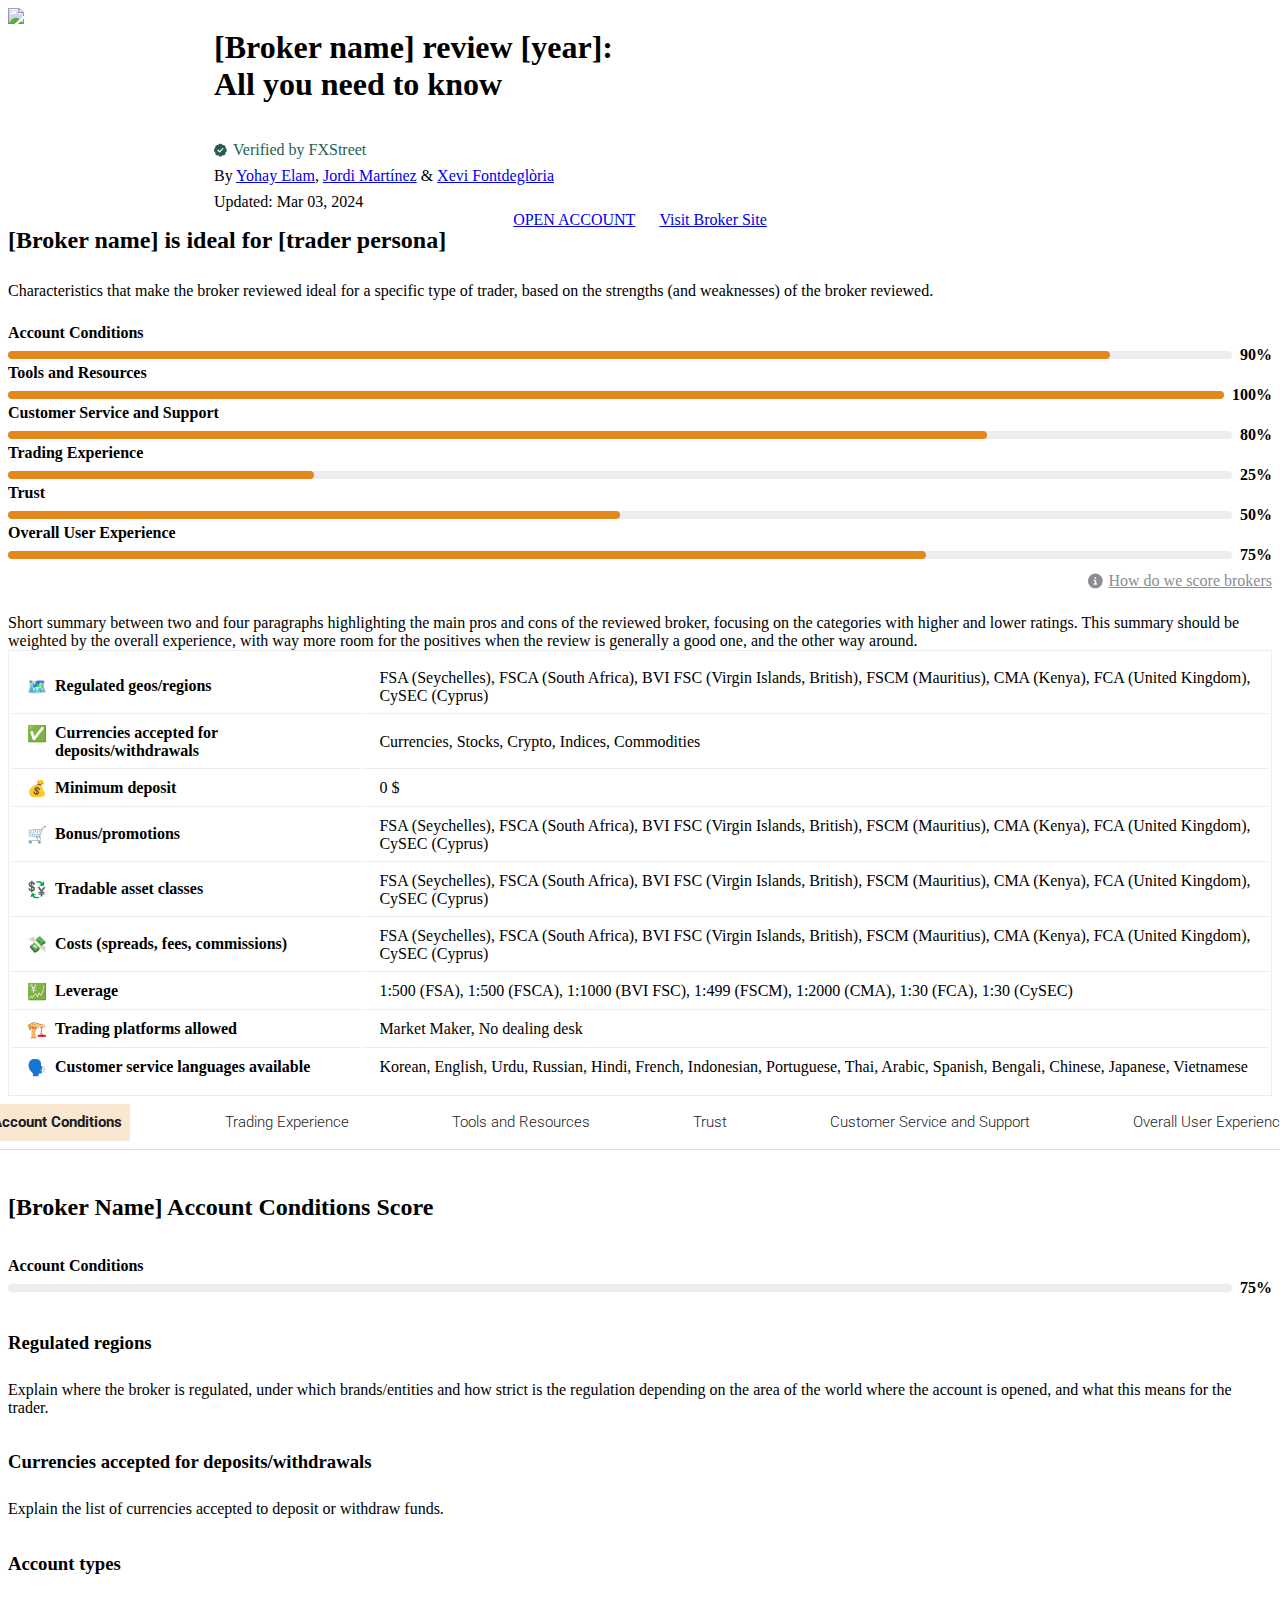
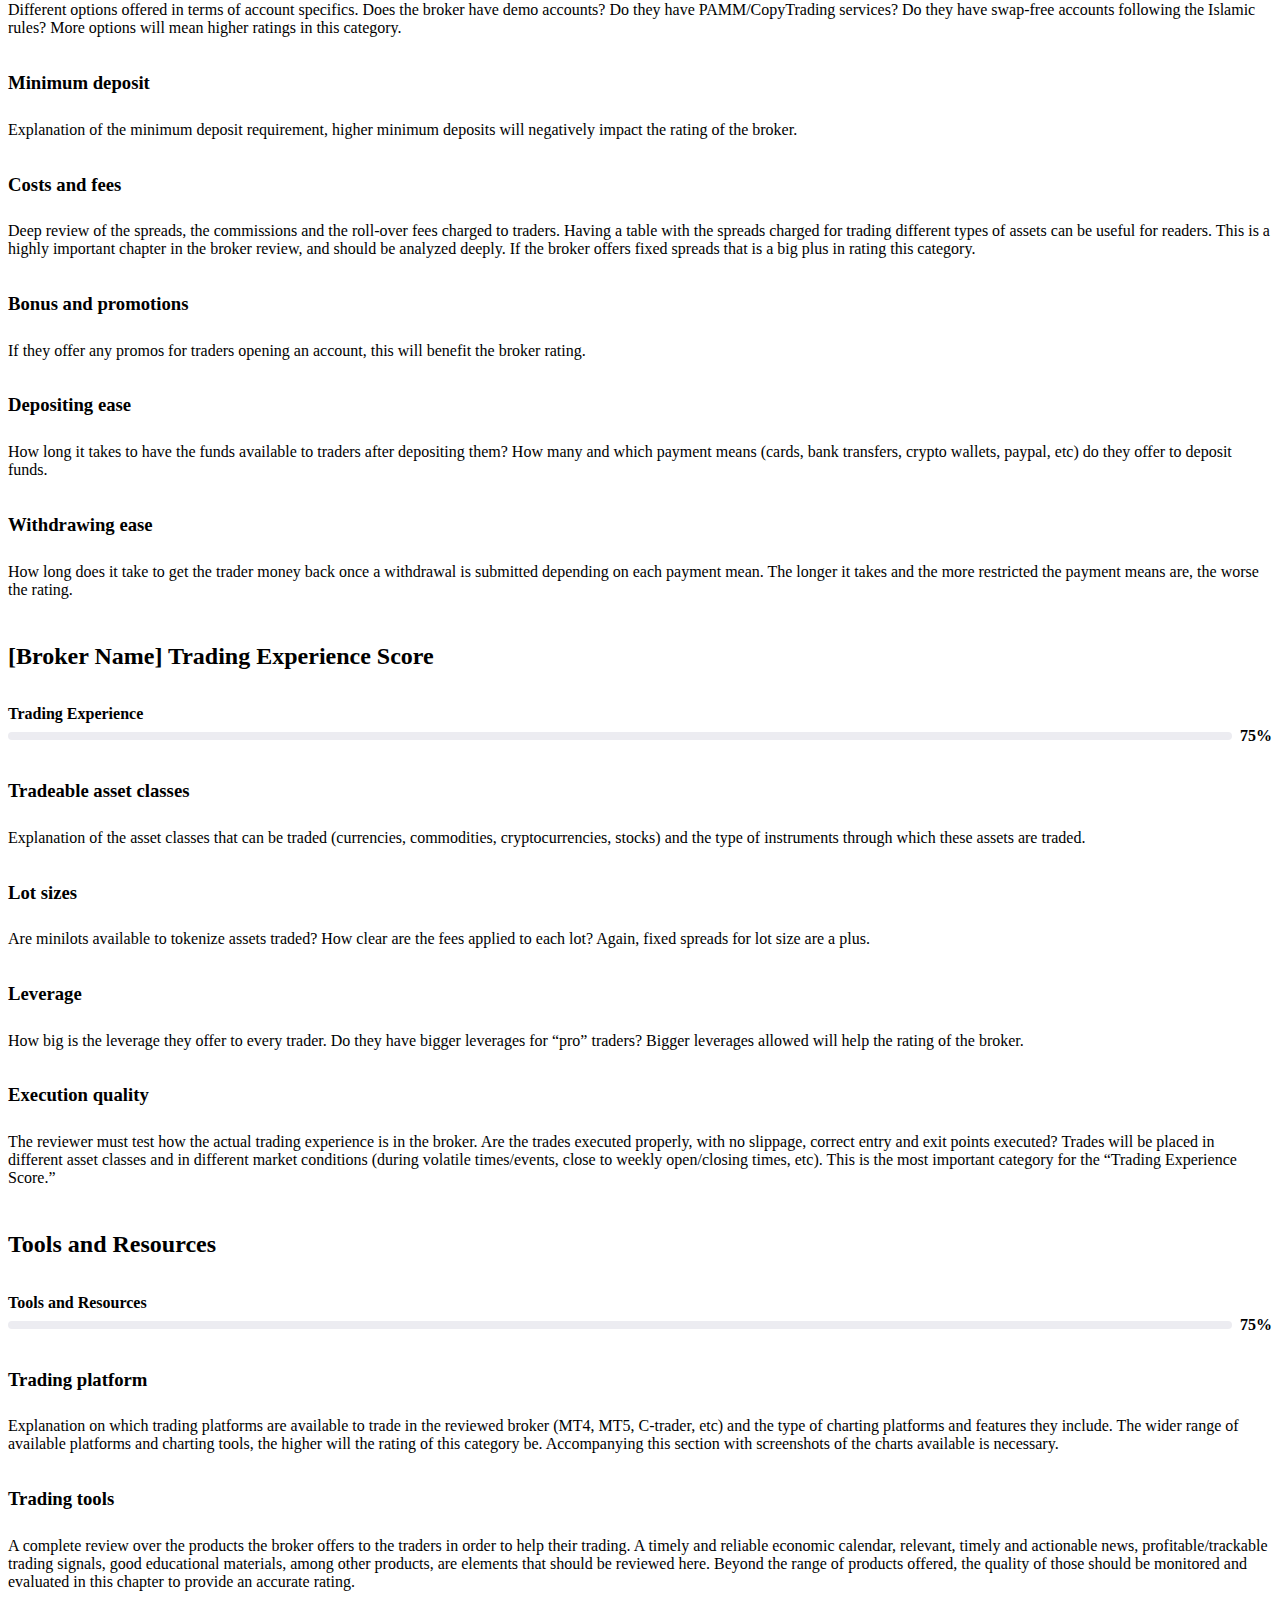
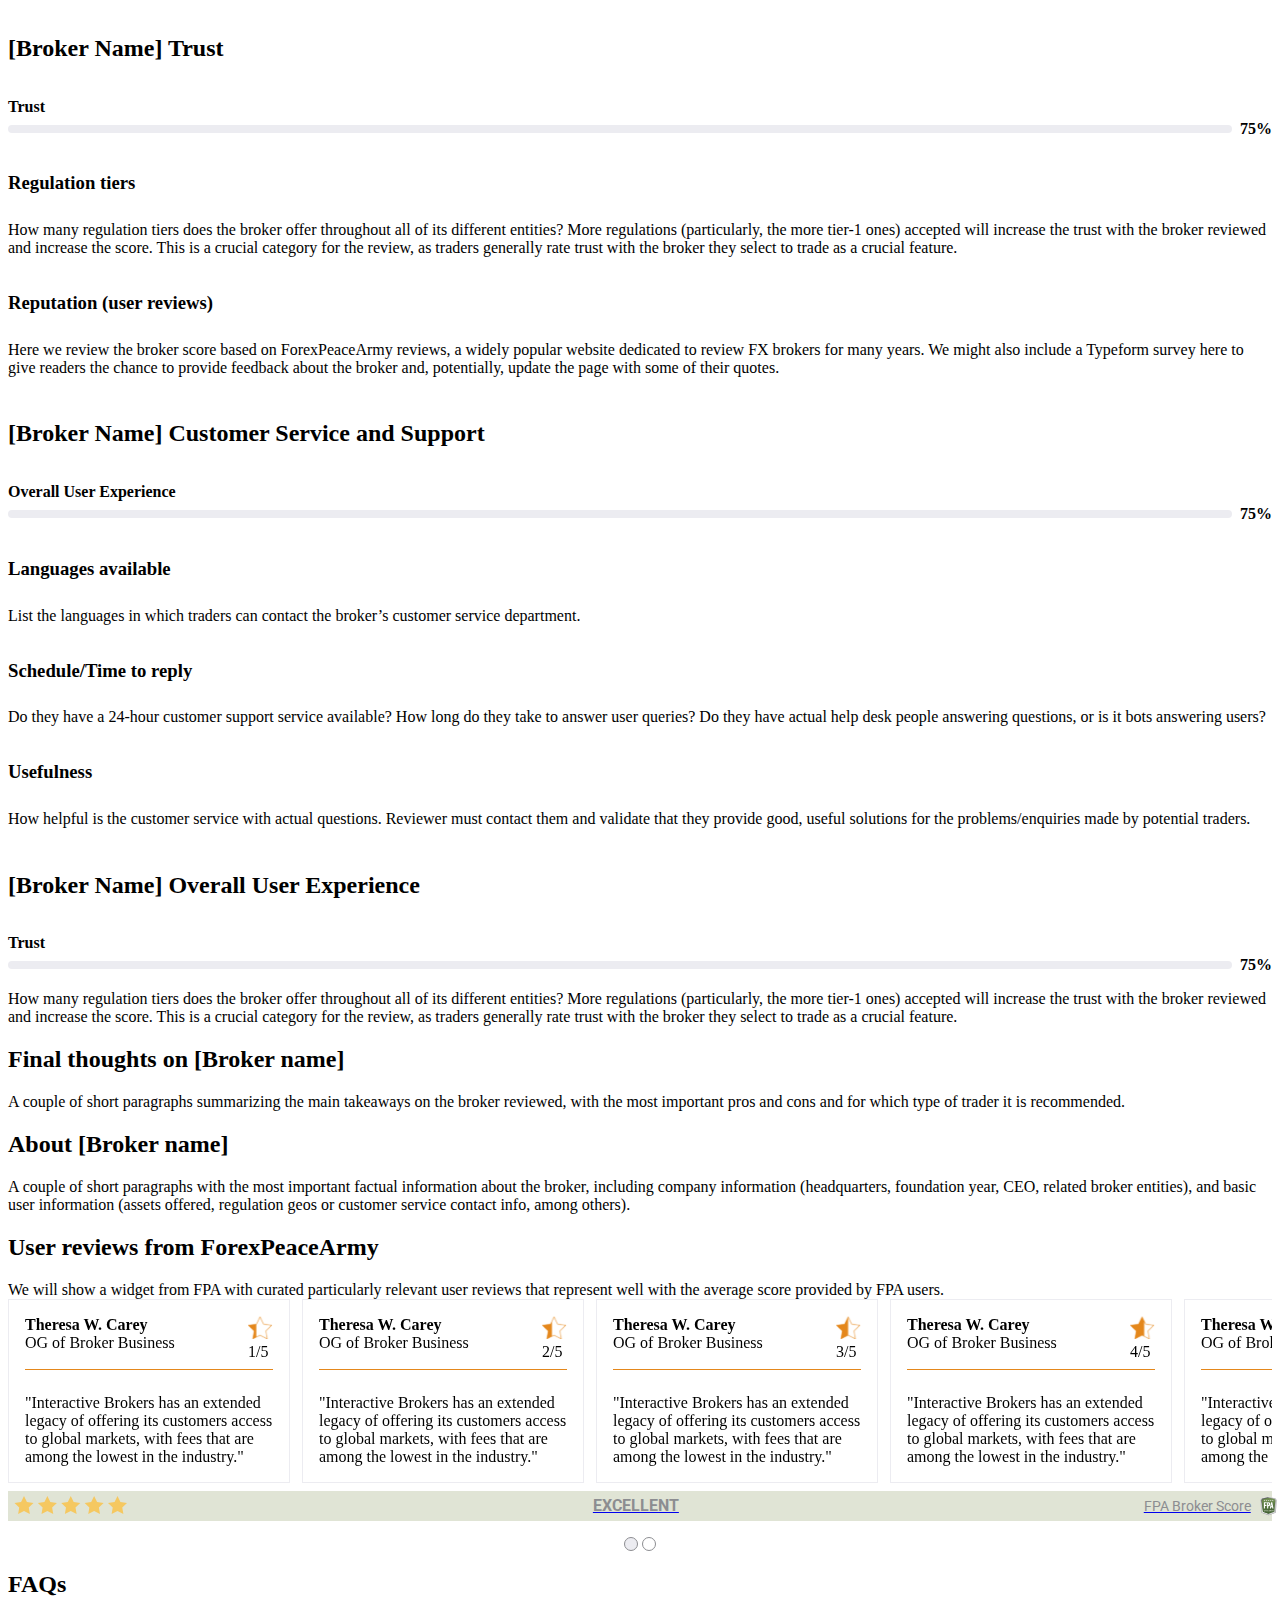
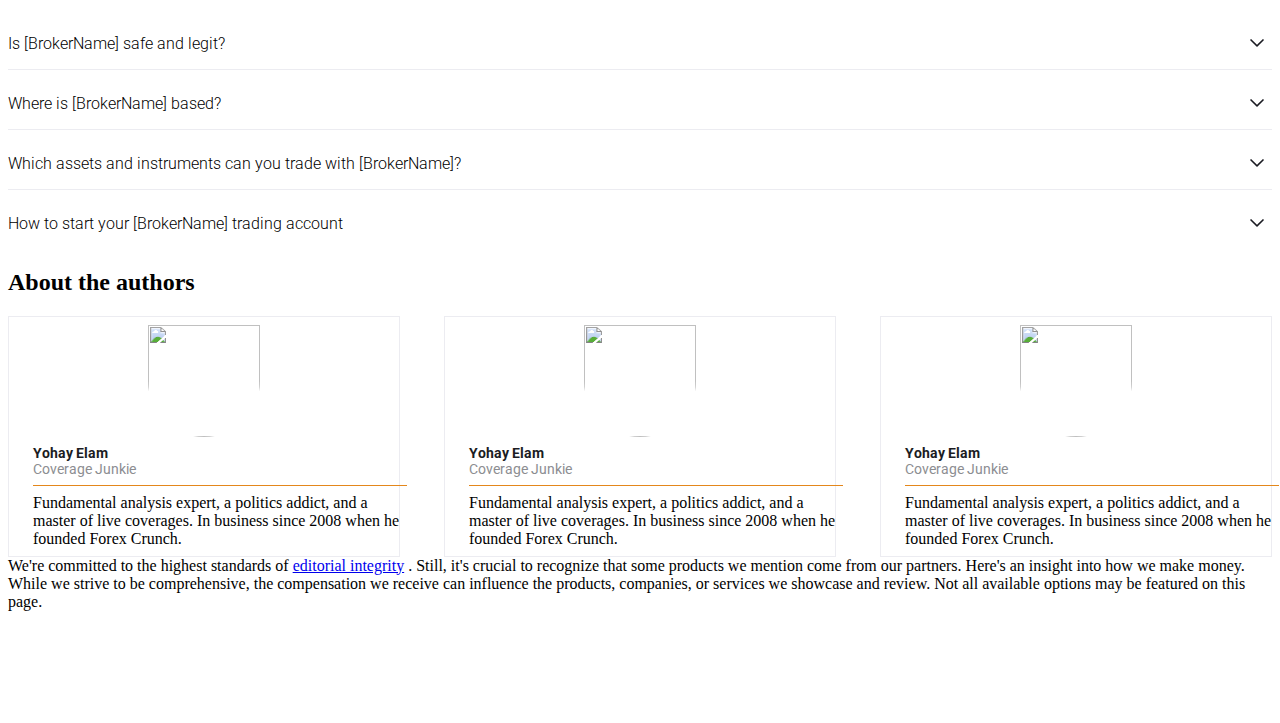
==== commit ecceba97: "some changes" ====
--- a/index.html
+++ b/index.html
@@ -9,6 +9,20 @@
 
 	<link rel="stylesheet" href="style.css">
 	<script src="index.js"></script>
+
+	<script>
+		const loadStyles = () => {
+			fetch('styles.txt')
+				.then(response => response.text())
+				.then(data => {
+					const head = document.querySelector('head');
+					head.insertAdjacentHTML('beforeend', data);
+				})
+				.catch(error => console.error('Error al cargar el archivo:', error));
+		}
+
+		window.addEventListener('load', loadStyles);
+	</script>
 </head>
 
 <body>
@@ -55,11 +69,11 @@
 			<!-- BUTTONS BANNER -->
 			<section class="fxs_fixed_link_buttons_wrappper fxs_marginBase_bottom_big">
 				<a class="fxs_btn fxs_btn_cta" href="openaccounturl" data-ga4event-clk-name="broker_review_click" data-ga4event-element="open_account">OPEN ACCOUNT</a>
-				<a href="visitbrokersiteurl" data-ga4event-clk-name="broker_review_click" data-ga4event-element="visit_broker_site">Visit Broker Site</a>
+				<a href="#" data-ga4event-clk-name="broker_review_click" data-ga4event-element="visit_broker_site">Visit Broker Site</a>
 			</section>
 			<section class="fxs_fixed_link_buttons_wrappper hidden" id="fxs_fixed_link_buttons">
 				<a class="fxs_btn fxs_btn_cta" href="openaccounturl" data-ga4event-clk-name="broker_review_click" data-ga4event-element="open_account">OPEN ACCOUNT</a>
-				<a href="visitbrokersiteurl" data-ga4event-clk-name="broker_review_click" data-ga4event-element="visit_broker_site">Visit Broker Site</a>
+				<a href="#" data-ga4event-clk-name="broker_review_click" data-ga4event-element="visit_broker_site">Visit Broker Site</a>
 			</section>
 
 			<!-- COMPANY SKILLS -->
@@ -490,7 +504,7 @@
 				<!-- Review section 4 -->
 				<div class="fxs_full_review_item" id="section4">
 					<!-- Title -->
-					<h2 class="fxs_headline_medium fxs_resetMargin">[Broker Name] Overall User Experience</h2>
+					<h2 class="fxs_headline_medium fxs_resetMargin">[Broker Name] Trust</h2>
 
 					<!-- Range -->
 					<div class="fxs_progressBar_wrapper fxs_col_33">
@@ -505,14 +519,56 @@
 
 					<!-- Section -->
 					<div class="fxs_full_review_subitem">
+						<h3 class="fxs_entryPlain_txt fxs_txt_weight_500 fxs_resetMargin">Regulation tiers</h3>
 						<p class="fxs_entryPlain_txt fxs_resetMargin">How many regulation tiers does the broker offer throughout all of its different entities? More regulations (particularly, the more tier-1 ones) accepted will increase the trust with the broker reviewed and increase the score. This is a crucial category for the review, as traders generally rate trust with the broker they select to trade as a crucial feature.</p>
+					</div>
+
+					<!-- Section -->
+					<div class="fxs_full_review_subitem">
+						<h3 class="fxs_entryPlain_txt fxs_txt_weight_500 fxs_resetMargin">Reputation (user reviews)</h3>
+						<p class="fxs_entryPlain_txt fxs_resetMargin">Here we review the broker score based on ForexPeaceArmy reviews, a widely popular website dedicated to review FX brokers for many years. We might also include a Typeform survey here to give readers the chance to provide feedback about the broker and, potentially, update the page with some of their quotes.</p>
 					</div>
 				</div>
 
 				<!-- Review section 5 -->
 				<div class="fxs_full_review_item" id="section5">
 					<!-- Title -->
-					<h2 class="fxs_headline_medium fxs_resetMargin">[Broker Name] Trust</h2>
+					<h2 class="fxs_headline_medium fxs_resetMargin">[Broker Name] Customer Service and Support</h2>
+
+					<!-- Range -->
+					<div class="fxs_progressBar_wrapper fxs_col_33">
+						<p class="fxs_headline_small fxs_resetMargin"><strong>Overall User Experience</strong></p>
+						<p class="fxs_progressBar_wrapper_inner fxs_resetMargin">
+							<span class="fxs_progressBar_outer">
+								<span class="fxs_progressBar_inner" style="flex: 0 0 75%"></span>
+							</span>
+							<strong class="fxs_progressBar_value">75%</strong>
+						</p>
+					</div>
+
+					<!-- Section -->
+					<div class="fxs_full_review_subitem">
+						<h3 class="fxs_entryPlain_txt fxs_txt_weight_500 fxs_resetMargin">Languages available</h3>
+						<p class="fxs_entryPlain_txt fxs_resetMargin">List the languages in which traders can contact the broker’s customer service department.</p>
+					</div>
+
+					<!-- Section -->
+					<div class="fxs_full_review_subitem">
+						<h3 class="fxs_entryPlain_txt fxs_txt_weight_500 fxs_resetMargin">Schedule/Time to reply</h3>
+						<p class="fxs_entryPlain_txt fxs_resetMargin">Do they have a 24-hour customer support service available? How long do they take to answer user queries? Do they have actual help desk people answering questions, or is it bots answering users?</p>
+					</div>
+
+					<!-- Section -->
+					<div class="fxs_full_review_subitem">
+						<h3 class="fxs_entryPlain_txt fxs_txt_weight_500 fxs_resetMargin">Usefulness</h3>
+						<p class="fxs_entryPlain_txt fxs_resetMargin">How helpful is the customer service with actual questions. Reviewer must contact them and validate that they provide good, useful solutions for the problems/enquiries made by potential traders.</p>
+					</div>
+				</div>
+
+				<!-- Review section 6 -->
+				<div class="fxs_full_review_item" id="section6">
+					<!-- Title -->
+					<h2 class="fxs_headline_medium fxs_resetMargin">[Broker Name] Overall User Experience</h2>
 
 					<!-- Range -->
 					<div class="fxs_progressBar_wrapper fxs_col_33">
@@ -527,49 +583,7 @@
 
 					<!-- Section -->
 					<div class="fxs_full_review_subitem">
-						<h3 class="fxs_entryPlain_txt fxs_txt_weight_500 fxs_resetMargin">Regulation tiers</h3>
 						<p class="fxs_entryPlain_txt fxs_resetMargin">How many regulation tiers does the broker offer throughout all of its different entities? More regulations (particularly, the more tier-1 ones) accepted will increase the trust with the broker reviewed and increase the score. This is a crucial category for the review, as traders generally rate trust with the broker they select to trade as a crucial feature.</p>
-					</div>
-
-					<!-- Section -->
-					<div class="fxs_full_review_subitem">
-						<h3 class="fxs_entryPlain_txt fxs_txt_weight_500 fxs_resetMargin">Reputation (user reviews)</h3>
-						<p class="fxs_entryPlain_txt fxs_resetMargin">Here we review the broker score based on ForexPeaceArmy reviews, a widely popular website dedicated to review FX brokers for many years. We might also include a Typeform survey here to give readers the chance to provide feedback about the broker and, potentially, update the page with some of their quotes.</p>
-					</div>
-				</div>
-
-				<!-- Review section 7 -->
-				<div class="fxs_full_review_item" id="section6">
-					<!-- Title -->
-					<h2 class="fxs_headline_medium fxs_resetMargin">[Broker Name] Customer Service and Support</h2>
-
-					<!-- Range -->
-					<div class="fxs_progressBar_wrapper fxs_col_33">
-						<p class="fxs_headline_small fxs_resetMargin"><strong>Overall User Experience</strong></p>
-						<p class="fxs_progressBar_wrapper_inner fxs_resetMargin">
-							<span class="fxs_progressBar_outer">
-								<span class="fxs_progressBar_inner" style="flex: 0 0 75%"></span>
-							</span>
-							<strong class="fxs_progressBar_value">75%</strong>
-						</p>
-					</div>
-
-					<!-- Section -->
-					<div class="fxs_full_review_subitem">
-						<h3 class="fxs_entryPlain_txt fxs_txt_weight_500 fxs_resetMargin">Languages available</h3>
-						<p class="fxs_entryPlain_txt fxs_resetMargin">List the languages in which traders can contact the broker’s customer service department.</p>
-					</div>
-
-					<!-- Section -->
-					<div class="fxs_full_review_subitem">
-						<h3 class="fxs_entryPlain_txt fxs_txt_weight_500 fxs_resetMargin">Schedule/Time to reply</h3>
-						<p class="fxs_entryPlain_txt fxs_resetMargin">Do they have a 24-hour customer support service available? How long do they take to answer user queries? Do they have actual help desk people answering questions, or is it bots answering users?</p>
-					</div>
-
-					<!-- Section -->
-					<div class="fxs_full_review_subitem">
-						<h3 class="fxs_entryPlain_txt fxs_txt_weight_500 fxs_resetMargin">Usefulness</h3>
-						<p class="fxs_entryPlain_txt fxs_resetMargin">How helpful is the customer service with actual questions. Reviewer must contact them and validate that they provide good, useful solutions for the problems/enquiries made by potential traders.</p>
 					</div>
 				</div>
 			</div>
--- a/style.css
+++ b/style.css
@@ -295,6 +295,8 @@
 	display: flex;
 	flex-direction: column;
 	gap: 16px;
+
+	scroll-margin-top: 112px;
 }
 
 .fxs_full_review_subitem {
